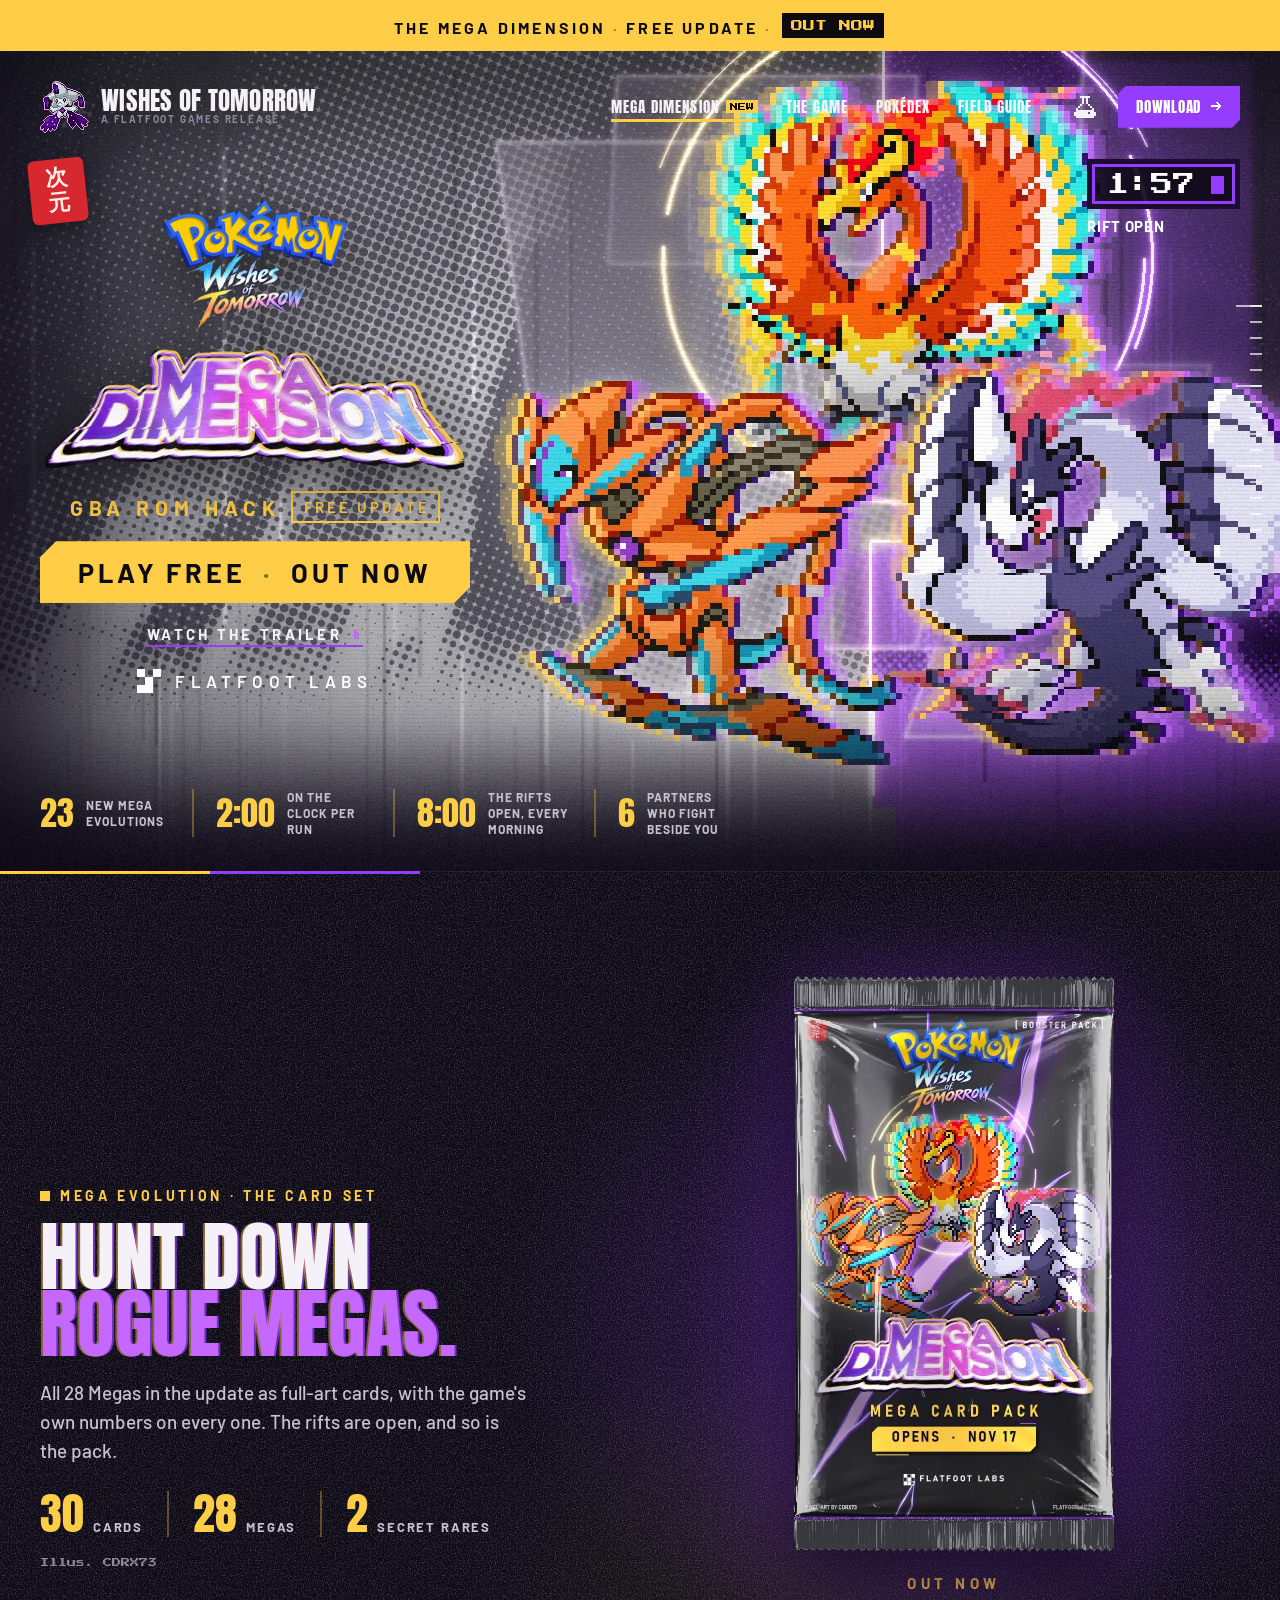
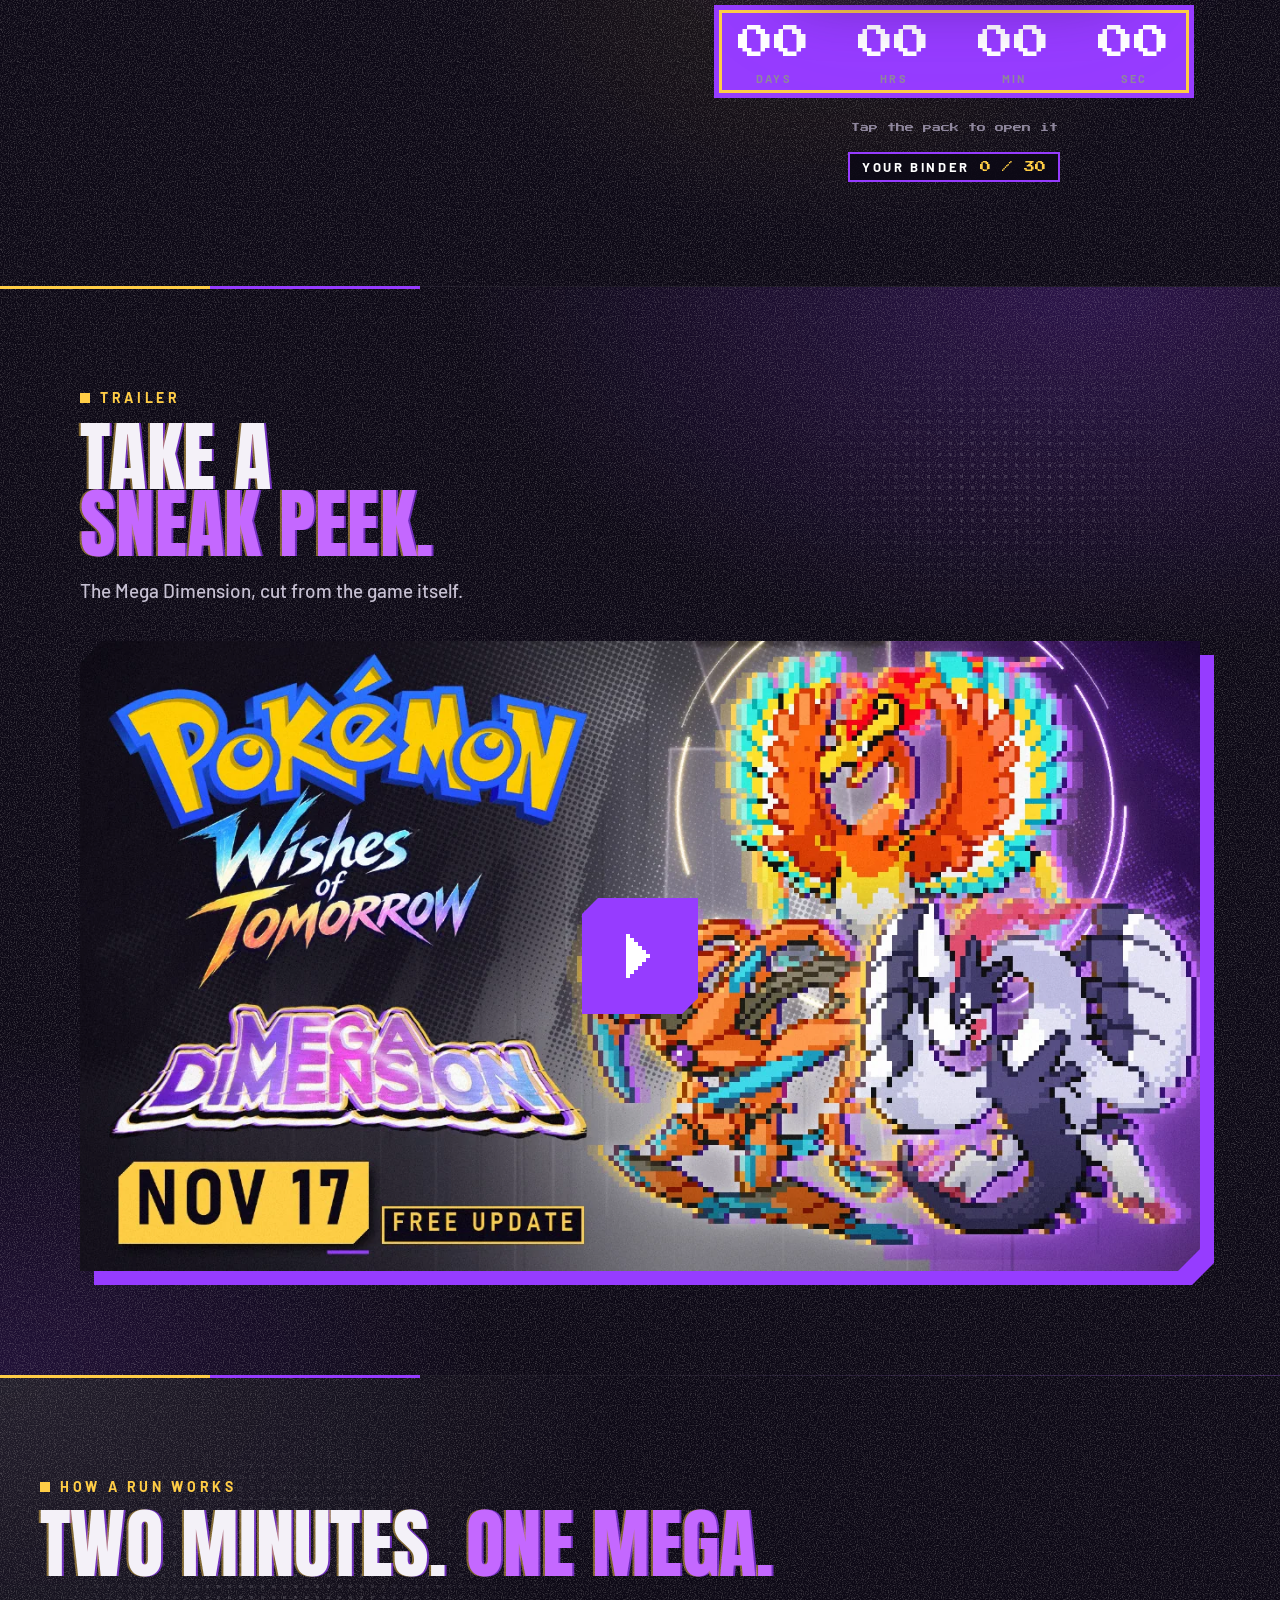
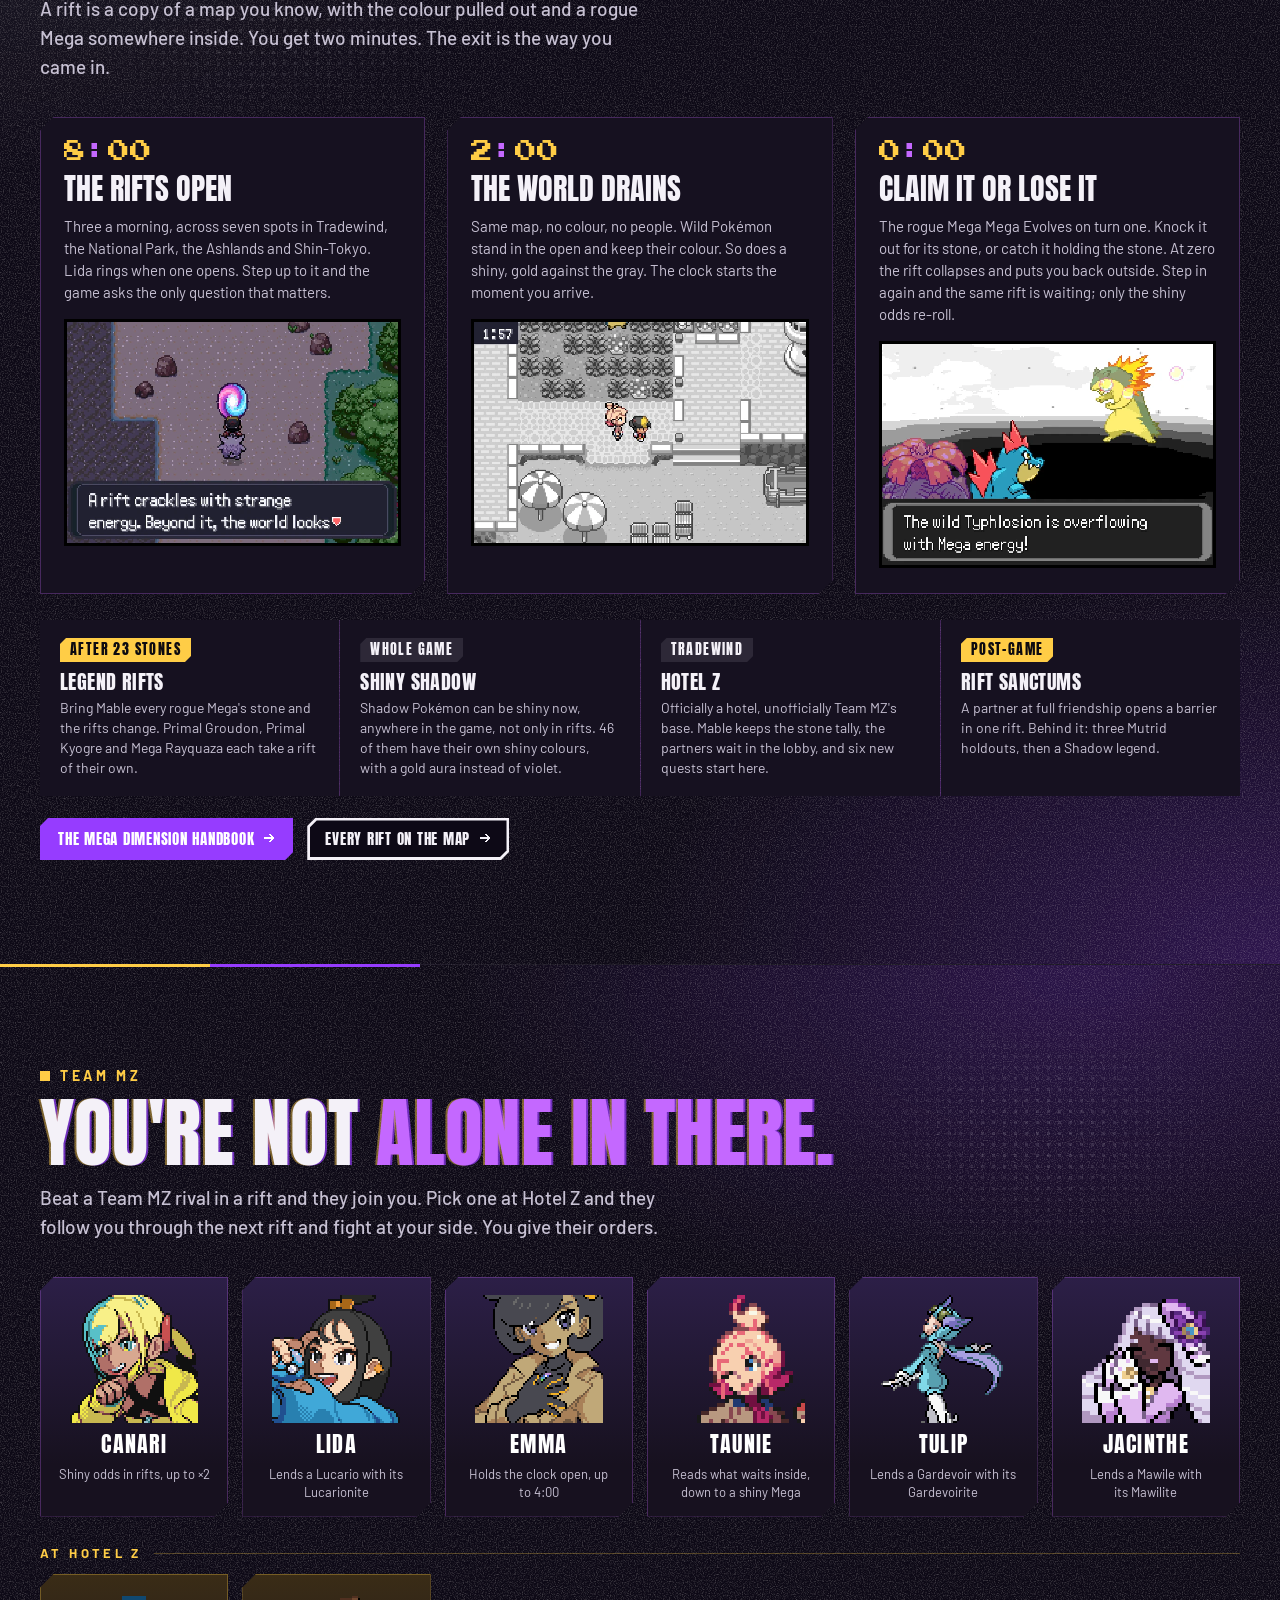
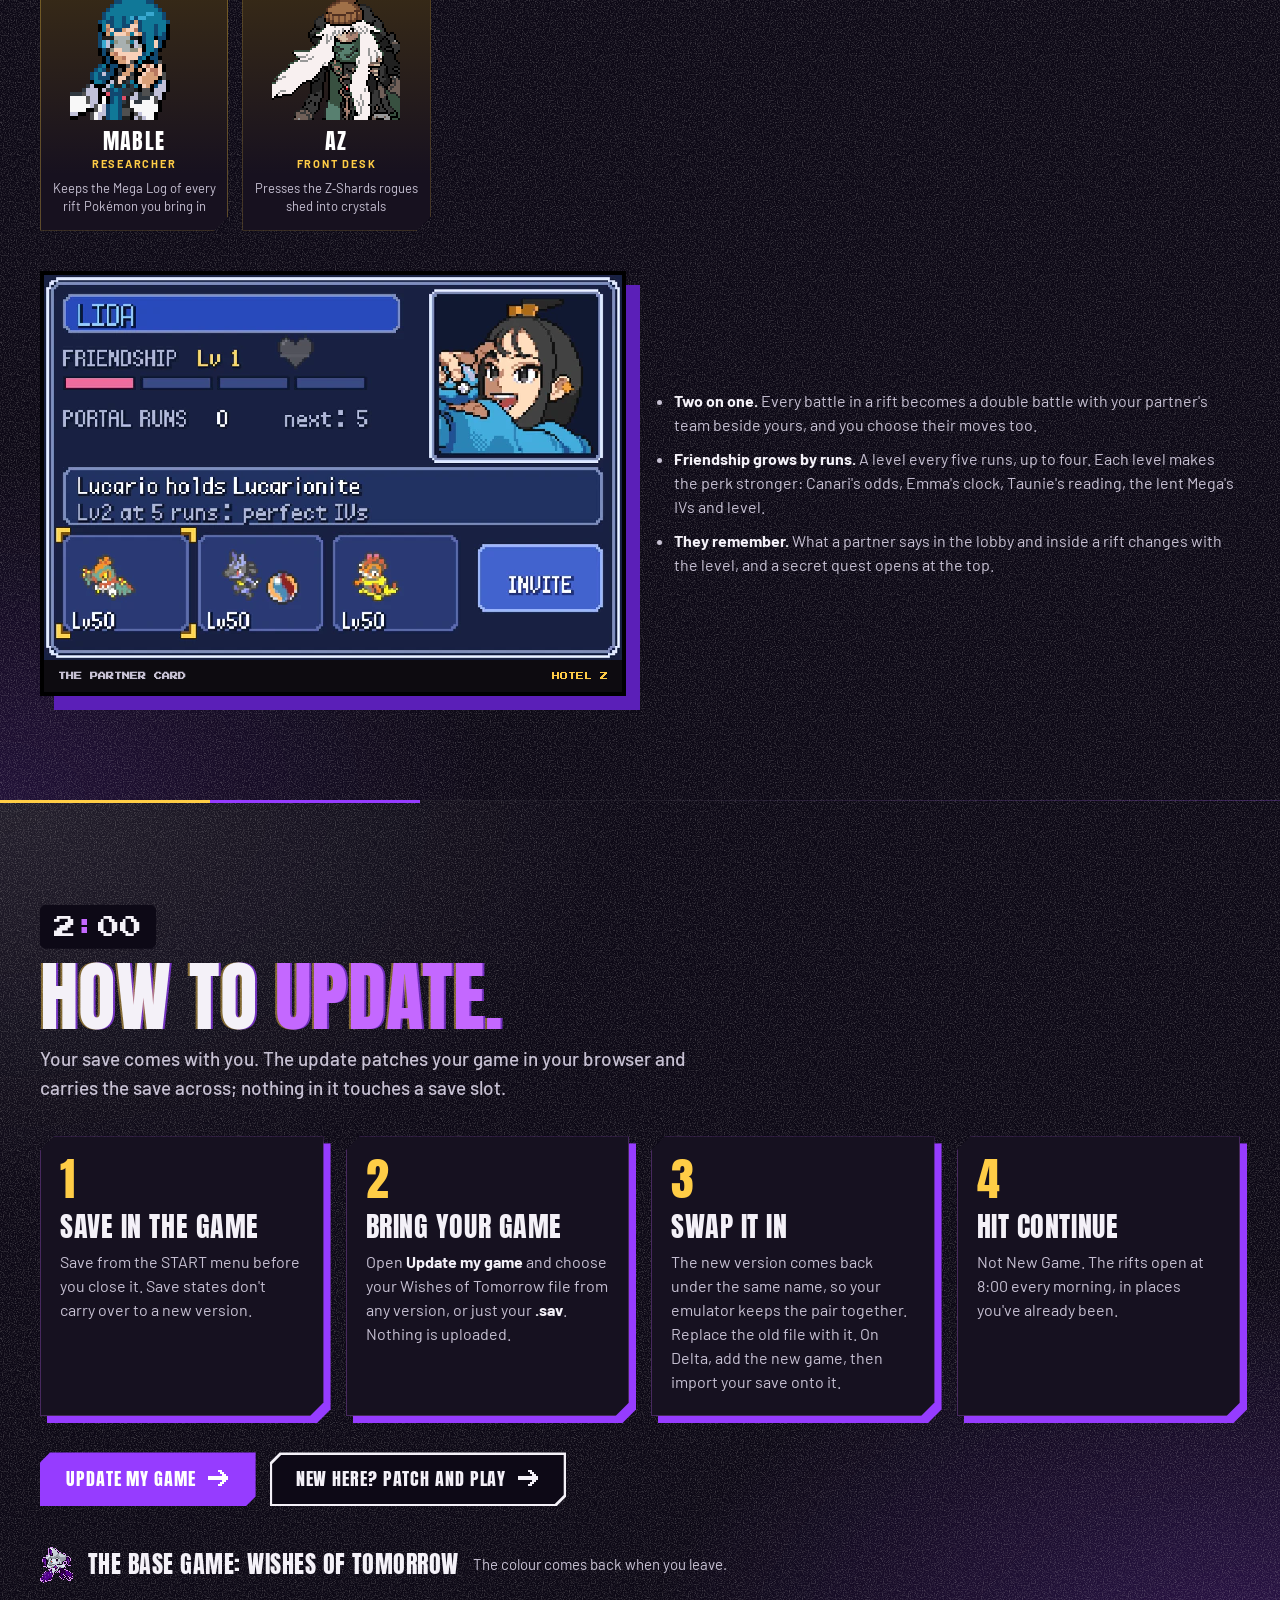
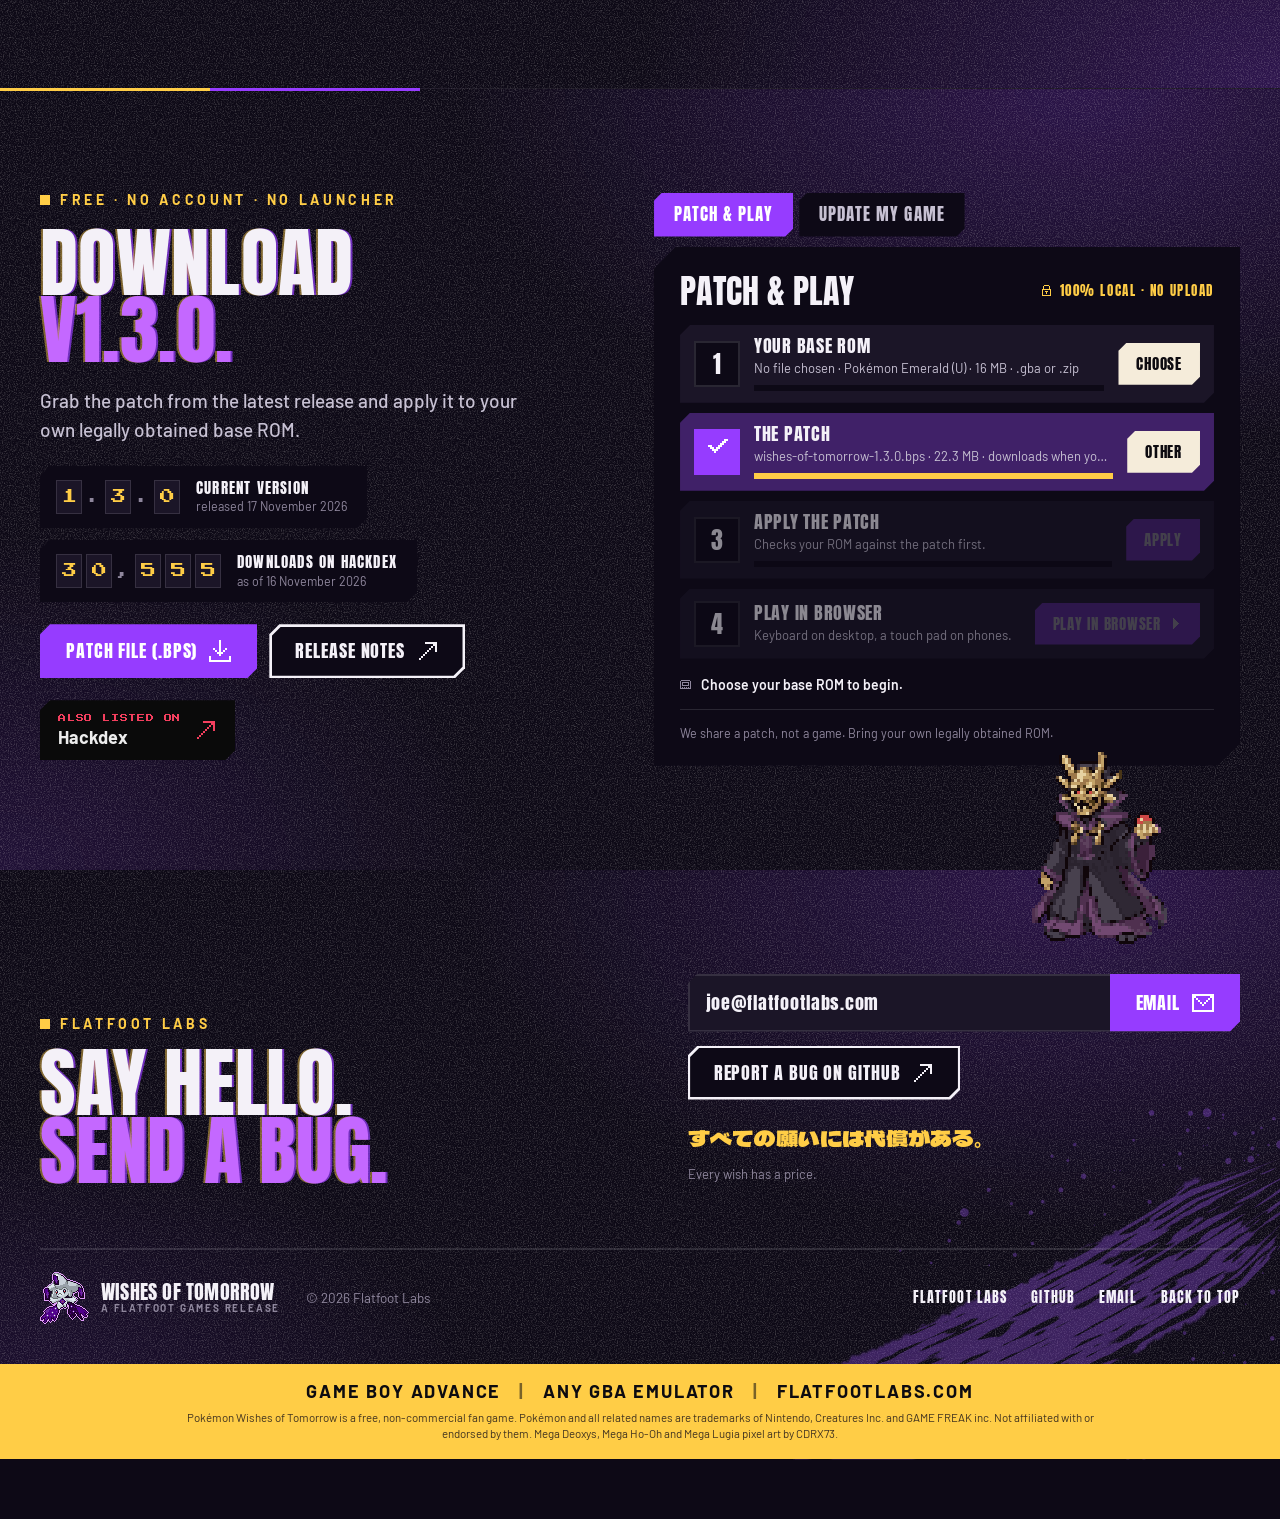
==== docs/index.html @ 75aa871a "Site: in-browser saves survive a refresh, and a returning player can continue" ====
<!DOCTYPE html>
<html lang="en">
<head>
<meta charset="utf-8">
<meta name="viewport" content="width=device-width, initial-scale=1">
<title>The Mega Dimension — Pokémon Wishes of Tomorrow</title>
<meta name="description" content="A free update for Pokémon Wishes of Tomorrow, out now. Rifts open at 8:00 every morning; beyond each one is the world drained of colour, a rogue Mega Evolution, and two minutes to claim it. 23 new Megas, 6 partners who fight beside you, Shiny Shadow Pokémon.">
<meta name="theme-color" content="#0d0916">
<link rel="icon" href="assets/art/battle-sprite.png" type="image/png">
<link rel="canonical" href="https://flatfootlabs.com/">

<!-- Link previews. Absolute URLs: most scrapers will not resolve a relative og:image. -->
<meta property="og:type" content="website">
<meta property="og:site_name" content="Flatfoot Games">
<meta property="og:url" content="https://flatfootlabs.com/">
<meta property="og:title" content="The Mega Dimension">
<meta property="og:description" content="Two minutes. No colour. One Mega. A free update for Pokémon Wishes of Tomorrow, out now.">
<meta property="og:image" content="https://flatfootlabs.com/assets/md/og-mega-dimension-out.jpg">
<meta property="og:image:type" content="image/jpeg">
<meta property="og:image:width" content="1280">
<meta property="og:image:height" content="640">
<meta property="og:image:alt" content="The Mega Dimension: a free update for Wishes of Tomorrow, out now.">
<meta name="twitter:card" content="summary_large_image">
<meta name="twitter:image" content="https://flatfootlabs.com/assets/md/og-mega-dimension-out.jpg">

<!-- Old links into the game page (flatfootlabs.com/#downloads and so on) still land
     where they used to: the game has its own page now, at /game. -->
<script>
(function () {
  var moved = ["media", "inside", "guide", "changelog", "requirements", "credits", "faq", "play", "mega-dimension"];
  var id = location.hash.slice(1);
  if (moved.indexOf(id) > -1) location.replace("game#" + id);
})();
</script>

<!-- Fonts are self-hosted (assets/fonts). Assets carry a version query: bump
     the stamp whenever anything in assets/ changes. -->
<link rel="preload" href="assets/fonts/Anton-400.woff2" as="font" type="font/woff2" crossorigin>
<link rel="stylesheet" href="assets/wot.css?v=20261117a">
<link rel="stylesheet" href="assets/md/md.css?v=20261117a">
<link rel="stylesheet" href="assets/md/neon-launch.css?v=20261117a">
<link rel="stylesheet" href="assets/pack/pack.css?v=20261116c">
</head>
<body class="md-neon">

<a class="ff-skip" href="#hero-title">Skip to content</a>

<!-- The drop strip: the release date across the top (styles in md/md.css and md/neon.css). -->
<div class="md-drop"><span>The Mega Dimension<span class="md-drop-more"> <span class="md-drop-dot">·</span> free update</span> <span class="md-drop-dot">·</span> <b class="md-drop-date">Out now</b></span></div>

<main>
<!-- The top of the page is the key-art poster opened up for a screen. The art is a plate
     (assets/md/hero-l|m|s|p.webp, one per screen size) with no type on it; everything written
     over it is HTML. The plates are shown at 1:1 so the Megas stay on whole pixels. After the
     release they are lit. -->
<div class="nx-top" id="top">
  <header class="ff-header">
    <a class="ff-logo" href="./">
      <img src="assets/art/shadow-jirachi-logo.png" width="49" height="52" alt="">
      <span class="ff-logo-word">Wishes of Tomorrow<small>A FLATFOOT GAMES RELEASE</small></span>
    </a>
    <nav class="ff-nav" aria-label="Site">
      <a href="./" aria-current="page">Mega Dimension<span class="ff-nav-new" aria-hidden="true">New</span></a>
      <a href="game">The game</a>
      <a href="dex">Pokédex</a>
      <a href="guide">Field guide</a>
    </nav>
    <div class="ff-header-actions">
      <a class="ff-iconbtn" href="labs" title="Flatfoot Labs"><i class="ff-i ff-i-flask" aria-hidden="true"></i><span class="ff-sr">Flatfoot Labs</span></a>
      <a class="ff-btn ff-btn--violet ff-btn--sm" href="#downloads">Download<i class="ff-i ff-i-arrow" aria-hidden="true"></i></a>
    </div>
  </header>

  <section class="nx-hero" aria-labelledby="hero-title">
    <div class="nx-art" aria-hidden="true"></div>
    <span class="nx-seal" aria-hidden="true" lang="ja">次<br>元</span>
    <div class="nx-chip" aria-hidden="true">
      <span class="nx-chip-box" data-md-hud data-state="run"><span data-md-min>2</span><i>:</i><span data-md-sec>00</span><b></b></span>
      <small>Rift open</small>
    </div>
    <span class="nx-ticks" aria-hidden="true"></span>

    <div class="nx-hero-copy">
      <h1 class="ff-sr" id="hero-title">Pokémon Wishes of Tomorrow: The Mega Dimension</h1>
      <img class="nx-logo" src="assets/md/lockup-wot.webp" width="1200" height="756" alt="">
      <p class="nx-edition"><span>GBA ROM hack</span><b>Free update</b></p>
      <a class="nx-cta" href="#downloads"><span>Play free</span><i aria-hidden="true">·</i><span>Out now</span></a>
      <a class="nx-watch" href="#trailer">Watch the trailer<i class="ff-i ff-i-play" aria-hidden="true"></i></a>
      <span class="nx-studio"><svg viewBox="0 0 3 3" width="24" height="24" aria-hidden="true"><path d="M0 0h1v1H0zM2 0h1v1H2zM1 1h1v1H1zM0 2h1v1H0zM1 2h1v1H1z" fill="currentColor"/></svg>Flatfoot Labs</span>
    </div>

    <dl class="nx-facts" aria-label="What is in the update">
      <div><dt>23</dt><dd>new Mega Evolutions</dd></div>
      <div><dt>2:00</dt><dd>on the clock per run</dd></div>
      <div><dt>8:00</dt><dd>the rifts open, every morning</dd></div>
      <div><dt>6</dt><dd>partners who fight beside you</dd></div>
    </dl>
  </section>
</div>

<!-- The card set. Until the update is out the cards stay sealed in the booster pack
     (assets/pack: pack.css, pack.js, img/): it tilts, shakes on a tap, and counts down to
     data-drop. Its Megas are silhouettes until the drop; after it, it opens, one card a pack;
     the set itself is never shown (pulled cards go to the binder; the Pokédex has their stats). -->
<section class="ff-night ff-band nx-band nx-cards" id="cards" aria-labelledby="cards-title">
  <div class="ff-wrap nx-cards-grid">
    <div class="nx-cards-copy">
      <span class="ff-kicker">Mega Evolution · the card set</span>
      <h2 class="ff-display ff-h2" id="cards-title">Hunt down <em class="ff-line">rogue Megas.</em></h2>
      <p class="ff-lede">All 28 Megas in the update as full-art cards, with the game's own numbers on every one. The rifts are open, and so is the pack.</p>
      <ul class="nx-pack-facts">
        <li><b>30</b><span>cards</span></li>
        <li><b>28</b><span>Megas</span></li>
        <li><b>2</b><span>secret rares</span></li>
      </ul>
      <p class="nx-pack-credit">Illus. CDRX73</p>
    </div>
    <div class="nx-pack-stage">
      <div class="pk" data-pack data-open data-drop="2026-11-17T12:00:00-05:00">
        <button class="pk-pack" type="button" data-pack-btn aria-label="The sealed Mega Dimension booster pack. Press to shake it.">
          <span class="pk-shake" data-pack-shake>
            <span class="pk-tilt" data-pack-tilt>
              <img class="pk-img" src="assets/pack/img/pack-320.webp" srcset="assets/pack/img/pack-320.webp 1x, assets/pack/img/pack-640.webp 2x, assets/pack/img/pack-960.webp 3x" width="320" height="576" alt="">
              <span class="pk-gloss" aria-hidden="true"></span>
              <span class="pk-sheen" aria-hidden="true"></span>
              <span class="pk-sweep" aria-hidden="true"></span>
            </span>
          </span>
        </button>
        <div class="pk-count">
          <span class="pk-count-label" data-pack-label>Opens in</span>
          <span class="pk-clock" aria-hidden="true">
            <span class="pk-unit"><b data-u="d">00</b><i>Days</i></span><span class="pk-sep">:</span>
            <span class="pk-unit"><b data-u="h">00</b><i>Hrs</i></span><span class="pk-sep">:</span>
            <span class="pk-unit"><b data-u="m">00</b><i>Min</i></span><span class="pk-sep">:</span>
            <span class="pk-unit"><b data-u="s">00</b><i>Sec</i></span>
          </span>
          <span class="pk-static">Nov 17 · 12 PM ET</span>
          <span class="ff-sr">The pack opens on November 17 at 12:00 noon Eastern.</span>
        </div>
        <p class="pk-hint">Tap the pack to shake it</p>
      </div>
    </div>
  </div>
</section>

<section class="ff-night ff-band nx-band" id="trailer" aria-labelledby="trailer-title">
  <span class="ff-halftone" aria-hidden="true" style="right: 4%; top: 30px; width: 460px; height: 320px;"></span>
  <div class="ff-trailer-head">
    <div style="display: flex; flex-direction: column; gap: 18px;">
      <span class="ff-kicker">Trailer</span>
      <h2 class="ff-display ff-h2" id="trailer-title">Take a <em class="ff-line">sneak peek.</em></h2>
      <p class="ff-lede">The Mega Dimension, cut from the game itself.</p>
    </div>
  </div>
  <div class="ff-trailer-wrap">
    <a class="ff-trailer" data-trailer="QpjvGgc5d-M" data-title="The Mega Dimension — trailer" href="https://www.youtube.com/watch?v=QpjvGgc5d-M" target="_blank" rel="noopener" aria-label="Play the Mega Dimension trailer">
      <img src="assets/md/release-trailer-poster.webp" width="1280" height="720" alt="">
      <span class="ff-trailer-play" aria-hidden="true"><i class="ff-i ff-i-play"></i></span>
    </a>
  </div>
</section>

<section class="ff-night ff-band nx-band nx-split" id="rifts" aria-labelledby="rifts-title">
  <span class="ff-halftone" aria-hidden="true" style="left: 2%; top: 40px; width: 520px; height: 340px;"></span>
  <div class="ff-wrap">
    <div class="md-head">
      <span class="ff-kicker">How a run works</span>
      <h2 class="ff-display ff-h2" id="rifts-title">Two minutes. <em>One Mega.</em></h2>
      <p class="ff-lede">A rift is a copy of a map you know, with the colour pulled out and a rogue Mega somewhere inside. You get two minutes. The exit is the way you came in.</p>
    </div>
    <div class="md-steps">
      <article class="md-step ff-notch">
        <span class="md-step-time">8<i>:</i>00</span>
        <h3>The rifts open</h3>
        <p>Three a morning, across seven spots in Tradewind, the National Park, the Ashlands and Shin-Tokyo. Lida rings when one opens. Step up to it and the game asks the only question that matters.</p>
        <img src="assets/md/the-door.webp" width="720" height="480" alt="" loading="lazy">
      </article>
      <article class="md-step ff-notch">
        <span class="md-step-time">2<i>:</i>00</span>
        <h3>The world drains</h3>
        <p>Same map, no colour, no people. Wild Pokémon stand in the open and keep their colour. So does a shiny, gold against the gray. The clock starts the moment you arrive.</p>
        <img src="assets/md/gray-street.webp" width="720" height="480" alt="" loading="lazy">
      </article>
      <article class="md-step ff-notch">
        <span class="md-step-time">0<i>:</i>00</span>
        <h3>Claim it or lose it</h3>
        <p>The rogue Mega Mega Evolves on turn one. Knock it out for its stone, or catch it holding the stone. At zero the rift collapses and puts you back outside. Step in again and the same rift is waiting; only the shiny odds re-roll.</p>
        <img src="assets/md/mega-reveal.webp" width="720" height="480" alt="" loading="lazy">
      </article>
    </div>
    <div class="md-rules">
      <div class="md-rule"><span class="ff-tag ff-tag--gold">After 23 stones</span><b>Legend rifts</b><span>Bring Mable every rogue Mega's stone and the rifts change. Primal Groudon, Primal Kyogre and Mega Rayquaza each take a rift of their own.</span></div>
      <div class="md-rule"><span class="ff-tag ff-tag--ink">Whole game</span><b>Shiny Shadow</b><span>Shadow Pokémon can be shiny now, anywhere in the game, not only in rifts. 46 of them have their own shiny colours, with a gold aura instead of violet.</span></div>
      <div class="md-rule"><span class="ff-tag ff-tag--ink">Tradewind</span><b>Hotel Z</b><span>Officially a hotel, unofficially Team MZ's base. Mable keeps the stone tally, the partners wait in the lobby, and six new quests start here.</span></div>
      <div class="md-rule"><span class="ff-tag ff-tag--gold">Post-game</span><b>Rift Sanctums</b><span>A partner at full friendship opens a barrier in one rift. Behind it: three Mutrid holdouts, then a Shadow legend.</span></div>
    </div>
    <div class="md-roads-links">
      <a class="ff-btn ff-btn--violet ff-btn--sm" href="handbook">The Mega Dimension handbook<i class="ff-i ff-i-arrow" aria-hidden="true"></i></a>
      <a class="ff-btn ff-btn--outline ff-btn--sm" href="guide#md1">Every rift on the map<i class="ff-i ff-i-arrow" aria-hidden="true"></i></a>
    </div>
  </div>
</section>



<section class="ff-night ff-band nx-band" id="partners" aria-labelledby="partners-title">
  <span class="ff-halftone" aria-hidden="true" style="right: 2%; top: 20px; width: 420px; height: 300px;"></span>
  <div class="ff-wrap">
    <div class="md-head">
      <span class="ff-kicker">Team MZ</span>
      <h2 class="ff-display ff-h2" id="partners-title">You're not <em>alone in there.</em></h2>
      <p class="ff-lede">Beat a Team MZ rival in a rift and they join you. Pick one at Hotel Z and they follow you through the next rift and fight at your side. You give their orders.</p>
    </div>
    <div class="md-partners">
      <article class="md-partner ff-notch"><img src="assets/md/za_canari.png" width="64" height="64" alt="Canari"><b>Canari</b><span>Shiny odds in rifts, up to ×2</span></article>
      <article class="md-partner ff-notch"><img src="assets/md/za_lida.png" width="64" height="64" alt="Lida"><b>Lida</b><span>Lends a Lucario with its Lucarionite</span></article>
      <article class="md-partner ff-notch"><img src="assets/md/za_emma.png" width="64" height="64" alt="Emma"><b>Emma</b><span>Holds the clock open, up to 4:00</span></article>
      <article class="md-partner ff-notch"><img src="assets/md/za_taunie.png" width="64" height="64" alt="Taunie"><b>Taunie</b><span>Reads what waits inside, down to a shiny Mega</span></article>
      <article class="md-partner ff-notch"><img src="assets/md/za_tulip.png" width="64" height="64" alt="Tulip"><b>Tulip</b><span>Lends a Gardevoir with its Gardevoirite</span></article>
      <article class="md-partner ff-notch"><img src="assets/md/za_jacinthe.png" width="64" height="64" alt="Jacinthe"><b>Jacinthe</b><span>Lends a Mawile with its Mawilite</span></article>
    </div>
    <p class="nx-hosts-label">At Hotel Z</p>
    <div class="md-partners nx-hosts">
      <article class="md-partner md-partner--host ff-notch"><img src="assets/md/za_mable.png" width="64" height="64" alt="Mable"><b>Mable</b><em>Researcher</em><span>Keeps the Mega Log of every rift Pokémon you bring in</span></article>
      <article class="md-partner md-partner--host ff-notch"><img src="assets/md/za_az.png" width="64" height="64" alt="AZ"><b>AZ</b><em>Front desk</em><span>Presses the Z‑Shards rogues shed into crystals</span></article>
    </div>
    <div class="md-partner-note">
      <figure class="md-shot"><img src="assets/md/partner-card.webp" width="720" height="480" alt="Lida's partner card: friendship level 1, no runs yet, the next level at 5; Lucario holds Lucarionite."><figcaption><b>THE PARTNER CARD</b><span>HOTEL Z</span></figcaption></figure>
      <ul>
        <li><b>Two on one.</b> Every battle in a rift becomes a double battle with your partner's team beside yours, and you choose their moves too.</li>
        <li><b>Friendship grows by runs.</b> A level every five runs, up to four. Each level makes the perk stronger: Canari's odds, Emma's clock, Taunie's reading, the lent Mega's IVs and level.</li>
        <li><b>They remember.</b> What a partner says in the lobby and inside a rift changes with the level, and a secret quest opens at the top.</li>
      </ul>
    </div>
  </div>
</section>

<section class="ff-night ff-band nx-band nx-split nx-update" id="how-to-update" aria-labelledby="update-title">
  <div class="ff-wrap">
    <div class="g-head-block">
      <span class="md-hud g-mark" data-state="run" aria-hidden="true">2<i>:</i>00</span>
      <h2 class="ff-display ff-h2" id="update-title">How to <em>update.</em></h2>
      <p class="ff-lede">Your save comes with you. The update patches your game in your browser and carries the save across; nothing in it touches a save slot.</p>
    </div>
    <div class="g-steps">
      <div class="g-lift g-lift--violet"><article class="g-step ff-notch">
        <span class="g-step-no">1</span>
        <h3>Save in the game</h3>
        <p class="g-prose">Save from the START menu before you close it. Save states don't carry over to a new version.</p>
      </article></div>
      <div class="g-lift g-lift--violet"><article class="g-step ff-notch">
        <span class="g-step-no">2</span>
        <h3>Bring your game</h3>
        <p class="g-prose">Open <b>Update my game</b> and choose your Wishes of Tomorrow file from any version, or just your <b>.sav</b>. Nothing is uploaded.</p>
      </article></div>
      <div class="g-lift g-lift--violet"><article class="g-step ff-notch">
        <span class="g-step-no">3</span>
        <h3>Swap it in</h3>
        <p class="g-prose">The new version comes back under the same name, so your emulator keeps the pair together. Replace the old file with it. On Delta, add the new game, then import your save onto it.</p>
      </article></div>
      <div class="g-lift g-lift--violet"><article class="g-step ff-notch">
        <span class="g-step-no">4</span>
        <h3>Hit Continue</h3>
        <p class="g-prose">Not New Game. The rifts open at 8:00 every morning, in places you've already been.</p>
      </article></div>
    </div>
    <div class="md-update-ctas">
      <a class="ff-btn ff-btn--violet" href="#update">Update my game<i class="ff-i ff-i-arrow" aria-hidden="true"></i></a>
      <a class="ff-btn ff-btn--outline" href="#patch">New here? Patch and play<i class="ff-i ff-i-arrow" aria-hidden="true"></i></a>
    </div>
        <a class="md-home-line" href="game"><img src="assets/art/shadow-jirachi-logo.png" alt=""><b>The base game: Wishes of Tomorrow</b><span>The colour comes back when you leave.</span></a>
  </div>
</section>

<!-- Download, the two counters and the updater: the same block as /game (site.js, patcher.js,
     updater.js), so a visitor can patch, update or play without leaving the Mega Dimension page. -->
<section class="ff-night ff-band nx-band nx-downloads" id="downloads" aria-labelledby="dl-title" data-patcher>
  <div class="ff-wrap ff-downloads">
    <div class="ff-downloads-copy">
      <span class="ff-kicker">Free · no account · no launcher</span>
      <h2 class="ff-display ff-h2" id="dl-title">Download <em class="ff-line"><span data-version>v1.3.0</span>.</em></h2>
      <p class="ff-lede">Grab the patch from the latest release and apply it to your own legally obtained base ROM.</p>
      <div class="ff-counters">
        <!-- Two SEPARATE tallies, and each says whose it is. The first is
             GitHub's count of release-asset downloads, which is what the
             Patch file button points at; the second is Hackdex's own. Neither
             contains the other, so they are never summed. -->
        <div class="ff-counter" data-counter>
          <span class="ff-digits" data-count-digits aria-hidden="true"><span>0</span><span>0</span><span>0</span><span>0</span></span>
          <span class="ff-counter-label"><span class="ff-sr" data-count-sr>Downloads from here</span><span class="ff-counter-title" data-count-title aria-hidden="true">Downloads from here</span><span class="ff-counter-sub" data-count-sub>since 12 August 2026</span></span>
        </div>
        <!-- Hidden until data/hackdex.json loads, so a missing file shows
             nothing rather than a chip reading zero. -->
        <div class="ff-counter" data-hd-counter hidden>
          <span class="ff-digits" data-hd-digits aria-hidden="true"><span>0</span><span>0</span><span>0</span><span>0</span></span>
          <span class="ff-counter-label"><span class="ff-sr" data-hd-sr>Downloads on Hackdex</span><span class="ff-counter-title" aria-hidden="true">Downloads on Hackdex</span><span class="ff-counter-sub" data-hd-sub></span></span>
        </div>
      </div>
      <div class="ff-links">
        <a class="ff-btn ff-btn--violet" data-patch-link href="https://github.com/jmaloney95/Wishes-Game/releases/download/v1.3.0/wishes-of-tomorrow-1.3.0.bps">Patch file (.bps)<i class="ff-i ff-i-download" aria-hidden="true"></i></a>
        <a class="ff-btn ff-btn--outline" href="https://github.com/jmaloney95/Wishes-Game/releases/latest">Release notes<i class="ff-i ff-i-external" aria-hidden="true"></i></a>
      </div>
      <a class="ff-hackdex" href="https://www.hackdex.app/hack/wishes-of-tomorrow">
        <span><span class="ff-hackdex-kicker">ALSO LISTED ON</span><span class="ff-hackdex-name">Hackdex</span></span>
        <i class="ff-i ff-i-external" aria-hidden="true"></i>
      </a>
    </div>

    <div class="ff-patchbox">
    <!-- Two tabs over one box: a fresh patch, or an update that keeps the
         player's save. site.js opens #update straight from a shared link. -->
    <div class="ff-tabs ff-tabs--quest" role="tablist" aria-label="New game or update">
      <button class="ff-tab" role="tab" type="button" aria-selected="true" aria-controls="patch" id="tab-patch" data-tab="patch-new">Patch &amp; play</button>
      <button class="ff-tab" role="tab" type="button" aria-selected="false" aria-controls="update" id="tab-update" data-tab="update">Update my game</button>
    </div>
    <div class="ff-quest" id="patch" role="tabpanel" aria-labelledby="tab-patch" data-panel="patch-new">
      <div class="ff-quest-head">
        <h3 class="ff-quest-title" id="patch-title">Patch &amp; play</h3>
        <span class="ff-lock"><i class="ff-i ff-i-lock ff-i--1x" aria-hidden="true"></i>100% local · no upload</span>
      </div>
      <ol class="ff-quest-list">
        <li class="ff-quest-row" data-slot="rom">
          <span class="ff-quest-num">1</span>
          <div style="min-width: 0;"><div class="ff-quest-name">Your base ROM</div><div class="ff-quest-sub"><span data-slot-name>No file chosen</span> <span data-slot-note></span></div><div class="ff-quest-bar"><i></i></div></div>
          <div class="ff-quest-end"><label class="ff-btn ff-btn--light ff-btn--sm ff-quest-file" for="rom-file">Choose<input id="rom-file" type="file"></label></div>
        </li>
        <li class="ff-quest-row" data-slot="patch">
          <span class="ff-quest-num">2</span>
          <div style="min-width: 0;"><div class="ff-quest-name">The patch</div><div class="ff-quest-sub"><span data-slot-name>Loading…</span> <span data-slot-note></span></div><div class="ff-quest-bar"><i></i></div></div>
          <div class="ff-quest-end"><label class="ff-btn ff-btn--light ff-btn--sm ff-quest-file" for="patch-file" title="Use a different patch file">Other<input id="patch-file" type="file"></label></div>
        </li>
        <li class="ff-quest-row">
          <span class="ff-quest-num">3</span>
          <div style="min-width: 0;"><div class="ff-quest-name">Apply the patch</div><div class="ff-quest-sub">Checks your ROM against the patch first.</div><div class="ff-quest-bar"><i></i></div></div>
          <div class="ff-quest-end"><button class="ff-btn ff-btn--violet ff-btn--sm" type="button" data-patch-apply disabled>Apply</button><a class="ff-btn ff-btn--light ff-btn--sm" data-patch-result hidden>Save</a></div>
        </li>
        <li class="ff-quest-row">
          <span class="ff-quest-num">4</span>
          <div style="min-width: 0;"><div class="ff-quest-name">Play in browser</div><div class="ff-quest-sub">Keyboard on desktop, a touch pad on phones.</div></div>
          <!-- Shown from the start, disabled, so it's obvious that patching
               leads somewhere. Enabled once a patch succeeds. -->
          <div class="ff-quest-end"><button class="ff-btn ff-btn--violet ff-btn--sm" type="button" data-patch-play disabled title="Apply the patch first">Play in browser</button></div>
        </li>
      </ol>
      <p class="patch-status is-idle" data-patch-status role="status" aria-live="polite"><strong>Loading the patcher…</strong></p>
      <p class="ff-legal">We share a patch, not a game. Bring your own legally obtained ROM.</p>
    </div>

    <!-- The update route (assets/updater.js). The player brings whatever they
         have: their WoT ROM (any version), their save, or both. A ROM comes
         back as the latest version under the SAME filename, which is how most
         emulators pair a ROM with its save; a save alone also asks for the
         base ROM. Either way: Download, or Play in browser with that save.
         No file-type filter on the inputs: iOS greys out .gba otherwise. -->
    <div class="ff-quest" id="update" role="tabpanel" aria-labelledby="tab-update" data-panel="update" data-updater>
      <div class="ff-quest-head">
        <h3 class="ff-quest-title">Keep your save</h3>
        <span class="ff-lock"><i class="ff-i ff-i-lock ff-i--1x" aria-hidden="true"></i>100% local · no upload</span>
      </div>
      <ol class="ff-quest-list">
        <li class="ff-quest-row" data-slot="mine">
          <span class="ff-quest-num">1</span>
          <div style="min-width: 0;"><div class="ff-quest-name">Your game or save</div><div class="ff-quest-sub"><span data-slot-name>Any version's .gba, or your .sav</span> <span data-slot-note></span></div></div>
          <div class="ff-quest-end"><label class="ff-btn ff-btn--light ff-btn--sm ff-quest-file" for="mine-file">Choose<input id="mine-file" type="file"></label></div>
        </li>
        <li class="ff-quest-row" data-slot="base" hidden>
          <span class="ff-quest-num">2</span>
          <div style="min-width: 0;"><div class="ff-quest-name">Your Emerald ROM</div><div class="ff-quest-sub"><span data-slot-name>Or any Wishes of Tomorrow .gba</span> <span data-slot-note></span></div></div>
          <div class="ff-quest-end"><label class="ff-btn ff-btn--light ff-btn--sm ff-quest-file" for="base-file">Choose<input id="base-file" type="file"></label></div>
        </li>
        <li class="ff-quest-row">
          <span class="ff-quest-num" data-get-num>2</span>
          <div style="min-width: 0;"><div class="ff-quest-name">Get <span data-update-latest>v1.3.0</span></div><div class="ff-quest-sub">Download it, or play now.</div><div class="ff-quest-bar"><i></i></div></div>
          <div class="ff-quest-end"><a class="ff-btn ff-btn--violet ff-btn--sm" data-update-result hidden>Download</a><button class="ff-btn ff-btn--light ff-btn--sm" type="button" data-update-play disabled>Play in browser</button></div>
        </li>
      </ol>
      <p class="patch-status is-idle" data-update-status role="status" aria-live="polite"><strong>Choose your game file or your save.</strong></p>
      <p class="ff-legal">Replace your old game with the new file. On Delta, add the new game, then import your save onto it.</p>
    </div>
    </div>
  </div>
  <!-- Built only when the player asks for it: the emulator is about a
       megabyte and a half, and most visitors just want the patch. -->
  <div class="ff-wrap ff-player" data-player hidden>
    <div class="ff-player-head">
      <span class="ff-player-plate">Now playing</span>
      <div class="ff-player-actions">
        <button class="ff-btn ff-btn--outline ff-btn--sm" type="button" data-player-fs>Fullscreen</button>
        <button class="ff-btn ff-btn--outline ff-btn--sm" type="button" data-player-close>Close player</button>
      </div>
    </div>
    <div class="ff-player-stage"><div id="game"></div></div>
    <p class="ff-player-note">Desktop: arrows + <b>Z</b>/<b>X</b>, <b>Enter</b> for Start. Phone: the pad appears on its own; <b>Fast</b> toggles fast-forward and <b>Fullscreen</b> goes big. Saves live in this browser; export from the emulator's menu to keep one.</p>
  </div>
</section>
</main>

<footer class="ff-night ff-footer">
  <img class="ff-footer-oni" src="assets/art/battle-sprite.png" width="192" height="192" alt="" aria-hidden="true">
  <img class="ff-brush" src="assets/textures/brush-slash-glow.webp" alt="" aria-hidden="true" style="right: -10%; bottom: -60px; width: 700px; opacity: .35;">
  <div class="ff-wrap ff-footer-top">
    <div style="display: flex; flex-direction: column; gap: 18px;">
      <span class="ff-kicker">Flatfoot Labs</span>
      <h2 class="ff-display ff-h2">Say hello. <em class="ff-line">Send a bug.</em></h2>
    </div>
    <div style="display: flex; flex-direction: column; gap: 14px;">
      <div class="ff-mailbox"><span>joe@flatfootlabs.com</span><a class="ff-btn ff-btn--violet" href="mailto:joe@flatfootlabs.com">Email<i class="ff-i ff-i-mail" aria-hidden="true"></i></a></div>
      <a class="ff-btn ff-btn--outline" href="https://github.com/jmaloney95/Wishes-Game/issues" style="align-self: flex-start;">Report a bug on GitHub<i class="ff-i ff-i-external" aria-hidden="true"></i></a>
      <p lang="ja" style="margin: 10px 0 0; font-family: var(--font-jp); font-size: 22px; line-height: 1.2; color: var(--gold);">すべての願いには代償がある。</p>
      <p style="margin: 0; font-size: 13px; color: var(--on-night-faint);">Every wish has a price.</p>
    </div>
  </div>
  <div class="ff-wrap ff-footer-bottom">
    <a class="ff-logo" href="./"><img src="assets/art/shadow-jirachi-logo.png" width="49" height="52" alt=""><span class="ff-logo-word" style="font-size: 20px;">Wishes of Tomorrow<small>A FLATFOOT GAMES RELEASE</small></span></a>
    <span>© 2026 Flatfoot Labs</span>
    <nav class="ff-footer-links" aria-label="Footer">
      <a href="labs">Flatfoot Labs</a>
      <a href="https://github.com/jmaloney95/Wishes-Game">GitHub</a>
      <a href="mailto:joe@flatfootlabs.com">Email</a>
      <a href="#top">Back to top</a>
    </nav>
  </div>
  <div class="nx-goldband">
    <p class="nx-platforms">Game Boy Advance<i aria-hidden="true">|</i>Any GBA emulator<i aria-hidden="true">|</i>flatfootlabs.com</p>
    <p class="nx-legal">Pokémon Wishes of Tomorrow is a free, non-commercial fan game. Pokémon and all related names are trademarks of Nintendo, Creatures Inc. and GAME FREAK inc. Not affiliated with or endorsed by them. Mega Deoxys, Mega Ho-Oh and Mega Lugia pixel art by CDRX73.</p>
  </div>
</footer>

<script src="assets/site.js?v=20261117a" defer></script>
<script src="assets/patcher.js?v=20261117c" defer></script>
<script src="assets/updater.js?v=20261117a" defer></script>
<script src="assets/md/md.js?v=20261117a" defer></script>
<script src="assets/pack/pack.js?v=20261116c" defer></script>
</body>
</html>
---- docs/assets/wot.css ----
/* Wishes of Tomorrow: the game page, paper & purple.
   Built from the Flatfoot Labs design system: its tokens, then its
   components/bundle.css. The game page and the field guide use it; Labs still uses styles.css. */

:root {
  --paper: #f5ecda;
  --paper-card: #fffaf0;
  --ink: #0d0b10;
  --ink-soft: #433b49;
  --ink-faint: #6b6172;
  --line: rgba(13, 11, 16, 0.14);
  --night: #100d14;
  --night-raised: #1d1923;
  --night-line: rgba(245, 236, 218, 0.16);
  --on-night: #f5ecda;
  --on-night-soft: #c3b9cc;
  --on-night-faint: #9a8fa4;
  --violet: #7614d8;
  --violet-deep: #5a0ab0;
  --violet-glow: #a768ff;
  --gold: #f4c84a;
  --white: #ffffff;
  --ok: #6fe0a2;
  --warn: #ffc35c;
  --bad: #ff8f8f;
  --hackdex-ground: #0a0a0a;
  --hackdex-accent: #f43f5e;
  --hackdex-ink: #ededed;
  --space-1: 4px;
  --space-2: 8px;
  --space-3: 12px;
  --space-4: 16px;
  --space-5: 22px;
  --space-6: 26px;
  --space-8: 40px;
  --space-10: 56px;
  --space-band: 104px;
  --radius-none: 0px;
  --radius-pill: 999px;
  --notch-sm: 10px;
  --notch-md: 14px;
  --notch-lg: 22px;
  --shadow-hard: 6px 6px 0 #0d0b10;
  --shadow-hard-lg: 10px 10px 0 #0d0b10;
  --shadow-print: 0 18px 34px rgba(0, 0, 0, 0.38);
  --font-display: Anton, Impact, "Arial Narrow", sans-serif;
  --font-sans: Barlow, "Segoe UI", system-ui, sans-serif;
  --font-pixel: "Press Start 2P", ui-monospace, monospace;
  --font-jp: "Dela Gothic One", "Hiragino Sans", "Yu Gothic", "Noto Sans JP", sans-serif;
}
@font-face { font-family: 'Anton'; src: url('fonts/Anton-400.woff2') format('woff2'); font-weight: 400; font-style: normal; font-display: swap; }
@font-face { font-family: 'Barlow'; src: url('fonts/Barlow-400.woff2') format('woff2'); font-weight: 400; font-style: normal; font-display: swap; }
@font-face { font-family: 'Barlow'; src: url('fonts/Barlow-500.woff2') format('woff2'); font-weight: 500; font-style: normal; font-display: swap; }
@font-face { font-family: 'Barlow'; src: url('fonts/Barlow-600.woff2') format('woff2'); font-weight: 600; font-style: normal; font-display: swap; }
@font-face { font-family: 'Barlow'; src: url('fonts/Barlow-700.woff2') format('woff2'); font-weight: 700; font-style: normal; font-display: swap; }
@font-face { font-family: 'Press Start 2P'; src: url('fonts/PressStart2P-Regular.woff2') format('woff2'); font-weight: 400; font-style: normal; font-display: swap; }
@font-face { font-family: 'Dela Gothic One'; src: url('fonts/DelaGothicOne-jp-subset.woff2') format('woff2'); font-weight: 400; font-style: normal; font-display: swap; }

/* Flatfoot Labs component styles: paper & purple.
   Reads tokens.css (colours, --font-display / --font-sans / --font-pixel /
   --font-jp, --space-*, --radius-*, --notch-*, --shadow-*). Textures are the
   --tex-* variables at the top of this file, all inline SVG. Every class is
   prefixed ff-. */

/* ── textures (inline SVG) and the icons pseudo-elements need ─────────── */
:root {
  --tex-grain: url("data:image/svg+xml,%3Csvg xmlns='http://www.w3.org/2000/svg' width='220' height='220'%3E%3Cfilter id='n' x='0' y='0' width='100%25' height='100%25'%3E%3CfeTurbulence type='fractalNoise' baseFrequency='0.85' numOctaves='2' seed='1' stitchTiles='stitch'/%3E%3CfeColorMatrix values='0 0 0 0 .22  0 0 0 0 .17  0 0 0 0 .11  0 0 0 1.0 -.41'/%3E%3C/filter%3E%3Crect width='220' height='220' filter='url(%23n)'/%3E%3C/svg%3E");
  --tex-grain-light: url("data:image/svg+xml,%3Csvg xmlns='http://www.w3.org/2000/svg' width='220' height='220'%3E%3Cfilter id='n' x='0' y='0' width='100%25' height='100%25'%3E%3CfeTurbulence type='fractalNoise' baseFrequency='0.85' numOctaves='2' seed='4' stitchTiles='stitch'/%3E%3CfeColorMatrix values='0 0 0 0 .96  0 0 0 0 .93  0 0 0 0 .86  0 0 0 .55 -.25'/%3E%3C/filter%3E%3Crect width='220' height='220' filter='url(%23n)'/%3E%3C/svg%3E");
  --tex-speck: url("data:image/svg+xml,%3Csvg xmlns='http://www.w3.org/2000/svg' width='520' height='520'%3E%3Cfilter id='n' x='0' y='0' width='100%25' height='100%25'%3E%3CfeTurbulence type='fractalNoise' baseFrequency='0.012' numOctaves='4' seed='9' stitchTiles='stitch'/%3E%3CfeColorMatrix values='0 0 0 0 .45  0 0 0 0 .34  0 0 0 0 .2  0 0 0 -.7 .31'/%3E%3C/filter%3E%3Crect width='520' height='520' filter='url(%23n)'/%3E%3C/svg%3E");
  --tex-torn: url("data:image/svg+xml,%3Csvg xmlns='http://www.w3.org/2000/svg' width='900' height='26' viewBox='0 0 900 26' preserveAspectRatio='none'%3E%3Cpath d='M0.0 12.0 L11.9 14.4 L25.6 18.8 L38.7 20.0 L44.1 19.7 L59.4 20.0 L74.3 16.1 L84.5 13.6 L95.5 14.3 L100.6 11.5 L108.7 15.7 L122.1 12.3 L135.9 8.7 L147.7 4.9 L152.7 8.6 L160.0 5.8 L175.8 9.5 L184.0 14.1 L194.9 15.9 L202.2 20.0 L214.8 20.0 L229.6 18.0 L238.6 14.6 L245.2 10.3 L253.5 11.3 L258.5 13.1 L267.3 11.2 L281.3 11.0 L289.7 10.8 L302.5 6.4 L318.2 1.6 L331.5 5.1 L336.7 8.0 L345.7 8.7 L350.8 4.2 L357.8 8.8 L364.9 11.3 L380.2 15.7 L389.0 14.3 L399.7 17.0 L405.9 19.5 L419.7 20.0 L425.1 20.0 L431.1 18.4 L442.8 20.0 L451.5 20.0 L462.5 18.1 L471.0 14.9 L476.9 11.4 L489.5 16.4 L496.2 11.8 L512.1 12.2 L521.6 9.5 L533.1 12.8 L543.1 12.0 L548.7 16.2 L554.1 16.1 L568.3 12.4 L581.4 16.9 L593.3 19.8 L599.5 19.2 L606.1 20.0 L614.3 19.5 L630.3 20.0 L646.1 19.5 L656.4 20.0 L666.7 17.9 L676.2 14.4 L685.3 19.3 L700.9 20.0 L711.4 18.4 L717.3 16.1 L730.9 19.8 L739.9 20.0 L753.4 20.0 L765.7 20.0 L774.7 20.0 L782.8 19.9 L796.3 20.0 L804.5 20.0 L816.7 20.0 L821.8 20.0 L829.6 20.0 L839.6 20.0 L851.8 20.0 L860.6 20.0 L873.7 20.0 L882.6 20.0 L897.1 20.0 L900.0 12.0 L900 26 L0 26 Z' fill='black'/%3E%3C/svg%3E");
  --icon-check: url("data:image/svg+xml,%3Csvg xmlns='http://www.w3.org/2000/svg' viewBox='0 0 11 11' shape-rendering='crispEdges'%3E%3Cpath d='M9 2h2v1h-2zM8 3h2v1h-2zM7 4h2v1h-2zM1 5h2v1h-2zM6 5h2v1h-2zM2 6h2v1h-2zM5 6h2v1h-2zM3 7h3v1h-3zM4 8h1v1h-1z'/%3E%3C/svg%3E");
  --icon-alert: url("data:image/svg+xml,%3Csvg xmlns='http://www.w3.org/2000/svg' viewBox='0 0 11 11' shape-rendering='crispEdges'%3E%3Cpath d='M4 0h3v1h-3zM4 1h3v1h-3zM4 2h3v1h-3zM4 3h3v1h-3zM4 4h3v1h-3zM5 5h1v1h-1zM5 6h1v1h-1zM4 8h3v1h-3zM4 9h3v1h-3z'/%3E%3C/svg%3E");
  --icon-close: url("data:image/svg+xml,%3Csvg xmlns='http://www.w3.org/2000/svg' viewBox='0 0 11 11' shape-rendering='crispEdges'%3E%3Cpath d='M1 1h2v1h-2zM8 1h2v1h-2zM2 2h2v1h-2zM7 2h2v1h-2zM3 3h2v1h-2zM6 3h2v1h-2zM4 4h3v1h-3zM5 5h1v1h-1zM4 6h3v1h-3zM3 7h2v1h-2zM6 7h2v1h-2zM2 8h2v1h-2zM7 8h2v1h-2zM1 9h2v1h-2zM8 9h2v1h-2z'/%3E%3C/svg%3E");
  --icon-cartridge: url("data:image/svg+xml,%3Csvg xmlns='http://www.w3.org/2000/svg' viewBox='0 0 11 11' shape-rendering='crispEdges'%3E%3Cpath d='M1 1h9v1h-9zM0 2h1v1h-1zM10 2h1v1h-1zM0 3h1v1h-1zM2 3h7v1h-7zM10 3h1v1h-1zM0 4h1v1h-1zM2 4h1v1h-1zM8 4h1v1h-1zM10 4h1v1h-1zM0 5h1v1h-1zM2 5h1v1h-1zM8 5h1v1h-1zM10 5h1v1h-1zM0 6h1v1h-1zM2 6h7v1h-7zM10 6h1v1h-1zM0 7h1v1h-1zM10 7h1v1h-1zM0 8h1v1h-1zM2 8h1v1h-1zM4 8h1v1h-1zM6 8h1v1h-1zM8 8h1v1h-1zM10 8h1v1h-1zM0 9h11v1h-11z'/%3E%3C/svg%3E");
  --icon-play: url("data:image/svg+xml,%3Csvg xmlns='http://www.w3.org/2000/svg' viewBox='0 0 11 11' shape-rendering='crispEdges'%3E%3Cpath d='M2 0h1v1h-1zM2 1h2v1h-2zM2 2h3v1h-3zM2 3h4v1h-4zM2 4h5v1h-5zM2 5h6v1h-6zM2 6h5v1h-5zM2 7h4v1h-4zM2 8h3v1h-3zM2 9h2v1h-2zM2 10h1v1h-1z'/%3E%3C/svg%3E");
}

/* ── base ─────────────────────────────────────────────────────────────── */
*, *::before, *::after { box-sizing: border-box; }
[hidden] { display: none !important; }
html { overflow-x: clip; }
body {
  margin: 0; overflow-x: clip;
  background: var(--paper); color: var(--ink);
  font-family: var(--font-sans); font-size: 16px; line-height: 1.55;
  -webkit-font-smoothing: antialiased;
}
a { color: inherit; text-decoration: none; }
img { display: block; max-width: 100%; }
button { font: inherit; color: inherit; }
::selection { background: var(--violet); color: var(--white); }
:focus-visible { outline: 3px solid var(--violet); outline-offset: 3px; }
.ff-night :focus-visible, .ff-violet :focus-visible { outline-color: var(--gold); }
.ff-sr { position: absolute; width: 1px; height: 1px; overflow: hidden; clip-path: inset(50%); white-space: nowrap; }
.ff-pixelated { image-rendering: pixelated; }
.ff-wrap { width: 100%; max-width: 1200px; margin-inline: auto; }

@keyframes ff-bob { 0%, 100% { transform: translateY(0) } 50% { transform: translateY(-14px) } }
@keyframes ff-blink { 0%, 49% { opacity: 1 } 50%, 100% { opacity: 0 } }
@keyframes ff-ants { to { stroke-dashoffset: -24; } }

/* ── grounds: paper, night, violet ───────────────────────────────────────
   Paper is never flat: grain, a light falloff, a faint age stain. Night and
   violet bands carry a lighter grain. */
.ff-paper {
  position: relative; isolation: isolate;
  background-color: var(--paper); color: var(--ink);
  background-image:
    var(--tex-grain),
    var(--tex-speck),
    radial-gradient(1100px 620px at 12% 0%, rgba(255, 255, 255, .55), transparent 62%),
    radial-gradient(900px 520px at 92% 100%, rgba(120, 86, 30, .09), transparent 70%);
}
.ff-night {
  position: relative; isolation: isolate;
  background-color: var(--night); color: var(--on-night);
  background-image:
    var(--tex-grain-light),
    radial-gradient(900px 520px at 85% 0%, color-mix(in srgb, var(--violet) 22%, transparent), transparent 70%),
    radial-gradient(700px 480px at 0% 100%, color-mix(in srgb, var(--violet) 14%, transparent), transparent 70%);
}
.ff-violet {
  position: relative; isolation: isolate;
  background-color: var(--violet-deep); color: var(--white);
  background-image:
    var(--tex-grain-light),
    radial-gradient(900px 500px at 20% 0%, color-mix(in srgb, var(--violet) 70%, transparent), transparent 70%);
}
/* Torn edges where a band meets the paper above or below it. */
.ff-torn-top::before, .ff-torn-bottom::after {
  content: ""; position: absolute; left: 0; right: 0; height: 26px; z-index: 1; pointer-events: none;
  background: inherit; background-color: inherit;
  -webkit-mask: var(--tex-torn) repeat-x left bottom / 900px 26px;
          mask: var(--tex-torn) repeat-x left bottom / 900px 26px;
}
.ff-torn-top::before { top: -25px; }
.ff-torn-bottom::after { bottom: -25px; transform: scaleY(-1); }
/* Halftone patch: a fading field of dots in the current colour. */
.ff-halftone {
  position: absolute; pointer-events: none; z-index: -1;
  color: var(--ink); opacity: .2;
  background-image: radial-gradient(circle, currentColor 1.5px, transparent 2px);
  background-size: 11px 11px;
  -webkit-mask-image: radial-gradient(closest-side, #000 20%, transparent);
          mask-image: radial-gradient(closest-side, #000 20%, transparent);
}
.ff-night .ff-halftone, .ff-violet .ff-halftone { color: var(--on-night); opacity: .12; }
/* Brush strokes are images (assets: Textures), placed absolutely. */
.ff-brush { position: absolute; pointer-events: none; z-index: -1; max-width: none; user-select: none; }

/* ── type ─────────────────────────────────────────────────────────────── */
.ff-display {
  margin: 0;
  font-family: var(--font-display); font-weight: 400;
  text-transform: uppercase; line-height: .88; letter-spacing: .004em;
  text-wrap: balance;
}
.ff-display em { font-style: normal; color: var(--violet); }
.ff-display em.ff-line { display: block; }
.ff-night .ff-display em { color: var(--violet-glow); }
.ff-violet .ff-display em { color: var(--gold); }
.ff-h1 { font-size: clamp(64px, 9vw, 132px); }
.ff-h2 { font-size: clamp(48px, 6vw, 92px); }
.ff-h3 { font-size: clamp(34px, 3.4vw, 50px); line-height: .92; }
.ff-lede { margin: 0; max-width: 46ch; font-size: 19px; line-height: 29px; font-weight: 500; color: var(--ink-soft); text-wrap: pretty; }
.ff-night .ff-lede { color: var(--on-night-soft); }
.ff-violet .ff-lede { color: var(--white); }
.ff-body { margin: 0; font-size: 16px; line-height: 25px; color: var(--ink-soft); }
.ff-kicker {
  display: inline-flex; align-items: center; gap: 10px;
  font-family: var(--font-display); font-size: 14px; line-height: 1; letter-spacing: .14em; text-transform: uppercase;
  color: var(--violet);
}
.ff-kicker::before { content: ""; flex: none; width: 10px; height: 10px; background: currentColor; }
.ff-night .ff-kicker { color: var(--violet-glow); }
.ff-violet .ff-kicker { color: var(--gold); }
.ff-jp { font-family: var(--font-jp); font-weight: 400; font-size: 44px; line-height: 1.1; letter-spacing: .02em; }

/* ── pixel icons (11x11 masks; take currentColor) ────────────────────── */
.ff-i {
  display: inline-block; flex: none; width: 22px; height: 22px;
  background: currentColor;
  -webkit-mask: var(--ff-i) center / contain no-repeat;
          mask: var(--ff-i) center / contain no-repeat;
}
.ff-i--1x { width: 11px; height: 11px; }
.ff-i--3x { width: 33px; height: 33px; }

/* ── notched shapes: two cut corners, top-left and bottom-right ──────── */
.ff-notch, .ff-btn, .ff-tag, .ff-tab, .ff-trailer, .ff-trailer-play, .ff-counter, .ff-quest, .ff-quest-row, .ff-cast, .ff-hackdex, .ff-mailbox {
  clip-path: polygon(var(--n, 12px) 0, 100% 0, 100% calc(100% - var(--n, 12px)), calc(100% - var(--n, 12px)) 100%, 0 100%, 0 var(--n, 12px));
}

/* ── buttons ──────────────────────────────────────────────────────────── */
.ff-btn {
  --n: var(--notch-sm);
  position: relative; isolation: isolate;
  display: inline-flex; align-items: center; justify-content: center; gap: 12px;
  height: 54px; padding: 0 26px; border: 0; cursor: pointer;
  font-family: var(--font-display); font-size: 18px; line-height: 1; letter-spacing: .05em;
  text-transform: uppercase; white-space: nowrap;
  transition: background-color .15s ease, color .15s ease, transform .15s ease;
}
.ff-btn:hover { transform: translateY(-2px); }
.ff-btn:active { transform: translateY(0); }
.ff-btn .ff-i { width: 22px; height: 22px; }
.ff-btn--violet { background: var(--violet); color: var(--white); }
.ff-btn--violet:hover { background: var(--violet-deep); }
.ff-btn--ink { background: var(--ink); color: var(--paper); }
.ff-btn--ink:hover { background: var(--violet); color: var(--white); }
.ff-btn--light { background: var(--paper); color: var(--ink); }
.ff-btn--light:hover { background: var(--gold); }
/* Outline: an ink notched shape with a paper notched shape inside it. */
.ff-btn--outline { background: var(--ink); color: var(--ink); }
.ff-btn--outline::before {
  content: ""; position: absolute; inset: 2.5px; z-index: -1; background: var(--paper);
  clip-path: polygon(calc(var(--n) - 1px) 0, 100% 0, 100% calc(100% - var(--n) + 1px), calc(100% - var(--n) + 1px) 100%, 0 100%, 0 calc(var(--n) - 1px));
  transition: opacity .15s ease;
}
.ff-btn--outline:hover { color: var(--paper); }
.ff-btn--outline:hover::before { opacity: 0; }
.ff-night .ff-btn--outline { background: var(--on-night); color: var(--on-night); }
.ff-night .ff-btn--outline::before { background: var(--night); }
.ff-night .ff-btn--outline:hover { color: var(--night); }
.ff-btn--sm { --n: 8px; height: 42px; padding: 0 18px; font-size: 15px; gap: 10px; }
.ff-btn--sm .ff-i { width: 11px; height: 11px; }
.ff-btn--block { width: 100%; justify-content: space-between; }
.ff-btn:disabled, .ff-btn[aria-disabled="true"] { opacity: .38; cursor: not-allowed; transform: none; }
.ff-iconbtn {
  width: 46px; height: 46px; flex: none; border: 0; cursor: pointer;
  display: inline-grid; place-items: center;
  background: var(--ink); color: var(--paper);
  transition: background-color .15s ease;
}
.ff-iconbtn:hover { background: var(--violet); color: var(--white); }
.ff-iconbtn--violet { background: var(--violet); color: var(--white); }
.ff-iconbtn--violet:hover { background: var(--violet-deep); }
.ff-iconbtn--ghost { background: transparent; color: currentColor; box-shadow: inset 0 0 0 2px currentColor; }
.ff-iconbtn:disabled { opacity: .38; cursor: not-allowed; }

/* ── tags ─────────────────────────────────────────────────────────────── */
.ff-tag {
  --n: 6px;
  display: inline-flex; align-items: center; gap: 6px; height: 24px; padding: 0 10px;
  font-family: var(--font-display); font-size: 12px; line-height: 1; letter-spacing: .1em; text-transform: uppercase;
  background: var(--violet); color: var(--white); white-space: nowrap;
}
.ff-tag--ink { background: var(--ink); color: var(--paper); }
.ff-tag--gold { background: var(--gold); color: var(--night); }
.ff-tag--paper { background: var(--paper); color: var(--ink); }
.ff-tag .ff-i { width: 11px; height: 11px; }

/* ── header ───────────────────────────────────────────────────────────── */
.ff-header { position: relative; z-index: 5; display: flex; align-items: center; flex-wrap: wrap; gap: 14px 30px; padding: 22px 40px; }
.ff-logo { display: flex; align-items: center; gap: 12px; margin-right: auto; }
.ff-logo img { width: auto; height: 52px; image-rendering: pixelated; }
.ff-logo-word { font-family: var(--font-display); font-size: 25px; line-height: .95; text-transform: uppercase; letter-spacing: .01em; }
.ff-logo-word small { display: block; margin-top: 3px; font-family: var(--font-sans); font-weight: 700; font-size: 10px; letter-spacing: .18em; color: var(--ink-faint); }
.ff-nav { display: flex; flex-wrap: wrap; gap: 6px 28px; }
.ff-nav a {
  position: relative; padding: 6px 0;
  font-family: var(--font-display); font-size: 15px; line-height: 1; letter-spacing: .07em; text-transform: uppercase;
}
.ff-nav a::after { content: ""; position: absolute; left: 0; right: 100%; bottom: -2px; height: 3px; background: var(--violet); transition: right .2s ease; }
.ff-nav a:hover::after, .ff-nav a[aria-current]::after { right: 0; }
.ff-header-actions { display: flex; align-items: center; gap: 10px; }

/* ── hero ─────────────────────────────────────────────────────────────── */
.ff-hero {
  position: relative; z-index: 1;
  display: grid; grid-template-columns: minmax(0, 1.12fr) minmax(0, 1fr); gap: 20px;
  min-height: 640px; padding: 10px 40px 64px 104px;
}
.ff-hero-copy { position: relative; z-index: 2; display: flex; flex-direction: column; align-items: flex-start; gap: 24px; padding-top: 24px; }
.ff-hero-ctas { display: flex; flex-wrap: wrap; gap: 14px; }
.ff-hero-art { position: relative; min-height: 560px; }
.ff-hero-oni {
  position: absolute; left: 4%; bottom: -24px; z-index: 1;
  width: 512px; height: 512px; image-rendering: pixelated;
  filter: drop-shadow(14px 16px 0 rgba(13, 11, 16, .16));
  animation: ff-bob 5s ease-in-out infinite;
}
.ff-facts { display: grid; grid-template-columns: repeat(4, max-content); gap: 16px 18px; margin-top: 8px; }
.ff-fact { display: flex; align-items: center; gap: 12px; }
.ff-fact-icon { flex: none; width: 42px; height: 42px; border-radius: var(--radius-pill); display: grid; place-items: center; box-shadow: inset 0 0 0 2px var(--ink); }
.ff-fact-icon .ff-i { width: 22px; height: 22px; }
.ff-fact > div > b { display: block; font-family: var(--font-display); font-weight: 400; font-size: 16px; line-height: 1.05; letter-spacing: .04em; text-transform: uppercase; }
.ff-fact > div > span { display: block; font-size: 13px; line-height: 17px; color: var(--ink-soft); }
/* Side rail: three square links, a rule, a line of vertical type. */
.ff-siderail { position: absolute; left: 34px; top: 26px; bottom: 60px; z-index: 3; display: flex; flex-direction: column; align-items: center; gap: 8px; }
.ff-siderail a { width: 30px; height: 30px; display: grid; place-items: center; background: var(--ink); color: var(--paper); transition: background-color .15s ease; }
.ff-siderail a:hover { background: var(--violet); }
.ff-siderail-rule { flex: 1; width: 2px; margin: 6px 0; background: var(--ink); }
.ff-siderail-text { writing-mode: vertical-rl; transform: rotate(180deg); font-family: var(--font-display); font-size: 12px; letter-spacing: .24em; text-transform: uppercase; }
/* HUD tag: hangs from the top edge like a game's status plate. */
.ff-hud {
  --n: 0px;
  position: absolute; top: -10px; right: 0; z-index: 3; width: 128px;
  display: flex; flex-direction: column; align-items: center; gap: 10px;
  padding: 20px 12px 34px; text-align: center;
  background: var(--night); color: var(--on-night);
  clip-path: polygon(0 0, 100% 0, 100% calc(100% - 24px), 50% 100%, 0 calc(100% - 24px));
}
.ff-hud img { width: auto; height: 52px; image-rendering: pixelated; }
.ff-hud-label { font-family: var(--font-display); font-size: 14px; line-height: 1.1; letter-spacing: .12em; text-transform: uppercase; }
.ff-hud-hazard { width: 100%; height: 12px; background: repeating-linear-gradient(135deg, var(--gold) 0 7px, var(--night) 7px 14px); }
.ff-hud-small { font-family: var(--font-display); font-size: 12px; letter-spacing: .14em; color: var(--on-night-soft); }
.ff-hud-ver { font-family: var(--font-display); font-size: 50px; line-height: .86; color: var(--violet-glow); }
.ff-hud-date { font-family: var(--font-pixel); font-size: 8px; line-height: 12px; color: var(--gold); }

/* ── trailer feature ──────────────────────────────────────────────────── */
.ff-band { position: relative; padding: 104px 40px; }
.ff-trailer-head { display: flex; flex-wrap: wrap; align-items: flex-end; justify-content: space-between; gap: 24px 40px; max-width: 1120px; margin: 0 auto 36px; }
/* The view count: one quiet line under the frame, not a headline number. */
.ff-views {
  position: relative; z-index: 1;
  display: flex; align-items: center; justify-content: flex-end; gap: 9px;
  max-width: 1120px; margin: 28px auto 0;
  font-family: var(--font-display); font-size: 13px; line-height: 1; letter-spacing: .12em; text-transform: uppercase;
  color: var(--on-night-faint);
}
.ff-views .ff-i { color: var(--violet-glow); }
/* The drop-shadow sits on a wrapper: clip-path would cut it off the frame. */
.ff-trailer-wrap { position: relative; z-index: 1; max-width: 1120px; margin: 0 auto; filter: drop-shadow(14px 14px 0 var(--violet)); }
.ff-trailer { --n: var(--notch-lg); position: relative; display: block; aspect-ratio: 16 / 9; overflow: hidden; background: var(--night-raised); }
.ff-trailer > img { width: 100%; height: 100%; object-fit: cover; transition: transform .6s cubic-bezier(.2, .8, .3, 1), filter .4s ease; }
.ff-trailer:hover > img { transform: scale(1.03); filter: brightness(.86); }
.ff-trailer-play {
  --n: 16px;
  position: absolute; left: 50%; top: 50%; transform: translate(-50%, -50%);
  width: 116px; height: 116px; display: grid; place-items: center;
  background: var(--violet); color: var(--white);
  transition: background-color .2s ease, transform .25s ease;
}
.ff-trailer:hover .ff-trailer-play { background: var(--violet-deep); transform: translate(-50%, -50%) scale(1.06); }
.ff-trailer-play .ff-i { width: 44px; height: 44px; }
.ff-trailer-corner { position: absolute; left: 22px; bottom: 20px; display: flex; gap: 8px; }

/* ── media: screenshots (default) and the cast, as tabs ─────────────── */
.ff-media { position: relative; z-index: 1; max-width: 1120px; margin: 56px auto 0; }
.ff-tabs { display: flex; flex-wrap: wrap; align-items: center; gap: 10px; margin-bottom: 26px; }
.ff-tab {
  --n: 8px;
  height: 44px; padding: 0 20px; border: 0; cursor: pointer;
  font-family: var(--font-display); font-size: 17px; line-height: 1; letter-spacing: .06em; text-transform: uppercase;
  background: var(--night-raised); color: var(--on-night-soft);
  transition: background-color .15s ease, color .15s ease;
}
.ff-tab:hover { color: var(--on-night); }
.ff-tab[aria-selected="true"] { background: var(--violet); color: var(--white); }
.ff-tab small { margin-left: 8px; font-family: var(--font-sans); font-weight: 600; font-size: 12px; letter-spacing: 0; opacity: .75; }
.ff-tabs-end { margin-left: auto; display: flex; gap: 8px; }
.ff-shots { display: grid; grid-template-columns: repeat(4, minmax(0, 1fr)); gap: 26px 22px; }
/* Screenshots are prints: a paper border, the caption written underneath,
   a slight tilt. Captions never sit over the game's own text boxes. */
.ff-shot {
  position: relative; margin: 0; padding: 10px 10px 0;
  background: var(--paper-card); color: var(--ink);
  transform: rotate(var(--tilt, -1.4deg));
  box-shadow: 0 18px 34px rgba(0, 0, 0, .38);
  transition: transform .25s ease;
}
.ff-shot:nth-child(even) { --tilt: 1.2deg; }
.ff-shot:nth-child(3n) { --tilt: -.6deg; }
.ff-shot:hover { transform: rotate(0deg) translateY(-6px); }
.ff-shot::before {
  content: ""; position: absolute; top: -9px; left: 50%; width: 74px; height: 20px;
  transform: translateX(-50%) rotate(-2deg);
  background: color-mix(in srgb, var(--gold) 55%, transparent);
}
.ff-shot img { width: 100%; height: auto; aspect-ratio: 3 / 2; object-fit: cover; image-rendering: pixelated; filter: saturate(1.12) contrast(1.05); }
.ff-shot figcaption { display: flex; justify-content: space-between; gap: 8px; padding: 10px 2px 12px; font-family: var(--font-pixel); font-size: 8px; line-height: 12px; }
.ff-shot figcaption span { color: var(--ink-faint); }
.ff-cast-row { display: grid; grid-auto-flow: column; grid-auto-columns: minmax(180px, 1fr); gap: 16px; overflow-x: auto; padding-bottom: 6px; scrollbar-width: thin; }
.ff-cast { --n: var(--notch-md); position: relative; aspect-ratio: 3 / 4; overflow: hidden; background: radial-gradient(120% 80% at 50% 0%, color-mix(in srgb, var(--violet) 45%, var(--night-raised)), var(--night-raised) 70%); }
.ff-cast img { position: absolute; inset: 0; width: 100%; height: 100%; object-fit: cover; object-position: 50% 14%; transition: transform .4s ease; }
.ff-cast:hover img { transform: scale(1.05); }
.ff-cast::after { content: ""; position: absolute; inset: 0; background: linear-gradient(180deg, transparent 45%, rgba(8, 6, 10, .94) 90%); }
.ff-cast-body { position: absolute; left: 14px; right: 14px; bottom: 14px; z-index: 1; display: flex; flex-direction: column; align-items: flex-start; gap: 6px; }
.ff-cast-name { font-family: var(--font-display); font-size: 24px; line-height: 1; text-transform: uppercase; color: var(--on-night); }

/* ── features: stickers on paper ─────────────────────────────────────── */
.ff-section-head { display: flex; flex-wrap: wrap; align-items: flex-end; justify-content: space-between; gap: 18px 40px; margin-bottom: 40px; }
.ff-features { display: grid; grid-template-columns: repeat(4, minmax(0, 1fr)); gap: 22px; }
.ff-feature {
  position: relative; display: flex; flex-direction: column; gap: 10px;
  padding: 0 0 22px; background: var(--paper-card);
  border: 2px solid var(--ink); box-shadow: var(--shadow-hard);
  transition: transform .2s ease, box-shadow .2s ease;
}
.ff-feature:hover { transform: translate(-2px, -2px); box-shadow: var(--shadow-hard-lg); }
.ff-feature-art {
  position: relative; height: 150px; overflow: hidden;
  display: flex; align-items: flex-end; justify-content: center; gap: 10px; padding: 0 16px 12px;
  border-bottom: 2px solid var(--ink);
  background-color: var(--paper);
  background-image: radial-gradient(circle, color-mix(in srgb, var(--violet) 38%, transparent) 1.5px, transparent 2px);
  background-size: 10px 10px;
}
.ff-feature-art img { image-rendering: pixelated; position: relative; z-index: 1; }
.ff-feature-art::before { content: ""; position: absolute; left: 10%; right: 10%; bottom: 8px; height: 44%; background: var(--violet); transform: skewX(-12deg); }
.ff-feature h3 { margin: 6px 20px 0; font-family: var(--font-display); font-weight: 400; font-size: 28px; line-height: .95; text-transform: uppercase; }
.ff-feature p { margin: 0 20px; font-size: 15px; line-height: 22px; color: var(--ink-soft); text-wrap: pretty; }

/* ── downloads: stacked tallies, links, and the patcher ─────────────── */
.ff-downloads { display: grid; grid-template-columns: minmax(0, 1fr) minmax(0, 1.05fr); gap: 56px; align-items: start; }
.ff-downloads-copy { display: flex; flex-direction: column; align-items: flex-start; gap: 22px; }
.ff-counters { display: flex; flex-direction: column; align-items: flex-start; gap: 12px; }
.ff-counter { --n: var(--notch-sm); display: inline-flex; align-items: center; gap: 16px; max-width: 100%; padding: 14px 20px 14px 16px; background: var(--night); color: var(--on-night); }
.ff-digits { display: inline-flex; gap: 4px; }
.ff-digits span { min-width: 26px; padding: 9px 5px; background: var(--night-raised); box-shadow: inset 0 0 0 1px var(--night-line); font: 15px/16px var(--font-pixel); color: var(--gold); text-align: center; }
.ff-digits span.dot { min-width: 12px; padding-inline: 0; background: none; box-shadow: none; color: var(--on-night-faint); }
.ff-counter-label { min-width: 0; font-family: var(--font-display); font-size: 15px; line-height: 1.1; letter-spacing: .08em; text-transform: uppercase; }
.ff-counter-title { display: block; }
.ff-counter-sub { display: block; margin-top: 4px; font-family: var(--font-sans); font-size: 12.5px; letter-spacing: 0; text-transform: none; color: var(--on-night-faint); }
.ff-counter--violet { background: var(--violet); }
.ff-counter--violet .ff-digits span { background: var(--violet-deep); color: var(--white); }
.ff-counter--violet .ff-counter-sub { color: var(--white); }
.ff-links { display: flex; flex-wrap: wrap; gap: 12px; }
.ff-note { margin: 0; font-size: 13px; line-height: 19px; color: var(--ink-faint); }
/* Hackdex in its own palette: their badge on our page. */
.ff-hackdex {
  --n: var(--notch-sm);
  display: flex; align-items: center; gap: 14px; padding: 14px 18px;
  background: var(--hackdex-ground); color: var(--hackdex-ink);
  transition: transform .15s ease;
}
.ff-hackdex:hover { transform: translateX(3px); }
.ff-hackdex-kicker { display: block; font-family: var(--font-pixel); font-size: 8px; line-height: 1; letter-spacing: .1em; color: var(--hackdex-accent); }
.ff-hackdex-name { display: block; margin-top: 6px; font-size: 18px; font-weight: 700; line-height: 1; }
.ff-hackdex .ff-i { margin-left: auto; color: var(--hackdex-accent); }

/* The patcher as a quest log: each step is a quest with a count. */
.ff-quest { --n: var(--notch-lg); position: relative; padding: 28px 26px 24px; background: var(--night); color: var(--on-night); }
.ff-quest-head { display: flex; flex-wrap: wrap; align-items: center; justify-content: space-between; gap: 10px 18px; margin-bottom: 18px; }
.ff-quest-title { margin: 0; font-family: var(--font-display); font-weight: 400; font-size: 34px; line-height: .95; text-transform: uppercase; }
.ff-lock { display: inline-flex; align-items: center; gap: 8px; font-family: var(--font-display); font-size: 13px; letter-spacing: .12em; text-transform: uppercase; color: var(--gold); }
.ff-quest-list { margin: 0; padding: 0; list-style: none; display: flex; flex-direction: column; gap: 10px; }
.ff-quest-row { --n: 10px; display: grid; grid-template-columns: 46px minmax(0, 1fr) auto; align-items: center; gap: 14px; padding: 12px 14px; background: var(--night-raised); }
.ff-quest-row[data-state="done"] { background: color-mix(in srgb, var(--violet) 30%, var(--night-raised)); }
.ff-quest-num { width: 46px; height: 46px; display: grid; place-items: center; font-family: var(--font-display); font-size: 24px; line-height: 1; background: var(--night); box-shadow: inset 0 0 0 2px var(--night-line); }
.ff-quest-row[data-state="done"] .ff-quest-num { background: var(--violet); box-shadow: none; }
.ff-quest-row[data-state="locked"] { opacity: .55; }
.ff-quest-name { font-family: var(--font-display); font-size: 18px; line-height: 1.05; letter-spacing: .04em; text-transform: uppercase; }
.ff-quest-sub { margin-top: 3px; font-size: 13px; line-height: 18px; color: var(--on-night-soft); overflow: hidden; text-overflow: ellipsis; white-space: nowrap; }
.ff-quest-bar { height: 6px; margin-top: 8px; background: var(--night); }
.ff-quest-bar i { display: block; width: 0; height: 100%; background: var(--violet-glow); }
.ff-quest-row[data-state="done"] .ff-quest-bar i { background: var(--gold); }
.ff-quest-end { display: flex; align-items: center; gap: 10px; }
.ff-quest-count { font-family: var(--font-pixel); font-size: 9px; line-height: 1; color: var(--gold); white-space: nowrap; }
.ff-quest-file { position: relative; cursor: pointer; }
.ff-quest-file input { position: absolute; width: 1px; height: 1px; opacity: 0; pointer-events: none; }
.ff-quest-file:focus-within { outline: 3px solid var(--gold); outline-offset: 3px; }
.ff-status { display: flex; align-items: flex-start; gap: 10px; margin: 16px 0 0; font-size: 14px; line-height: 20px; color: var(--on-night-soft); }
.ff-status .ff-i { width: 11px; height: 11px; margin-top: 4px; color: var(--status, var(--on-night-faint)); }
.ff-status strong { color: var(--status, var(--on-night)); font-weight: 600; }
.ff-status--busy { --status: var(--gold); }
.ff-status--ok { --status: var(--ok); }
.ff-status--warn { --status: var(--warn); }
.ff-status--bad { --status: var(--bad); }
.ff-legal { margin: 14px 0 0; padding-top: 14px; border-top: 1px solid var(--night-line); font-size: 12.5px; line-height: 18px; color: var(--on-night-faint); }


/* ── the live patcher (assets/patcher.js) ────────────────────────────────
   patcher.js sets data-state="ok" on the ROM and patch rows, data-drop while
   a file is dragged over one, toggles [disabled] on Apply and Play, unhides
   the Save link, and rewrites the status line as .patch-status.is-<kind>. */
.ff-quest-row[data-state="ok"],
.ff-quest-row:has([data-patch-result]:not([hidden])) { background: color-mix(in srgb, var(--violet) 30%, var(--night-raised)); }
.ff-quest-row[data-state="ok"] .ff-quest-num,
.ff-quest-row:has([data-patch-result]:not([hidden])) .ff-quest-num { background: var(--violet); box-shadow: none; font-size: 0; }
.ff-quest-row[data-state="ok"] .ff-quest-num::before,
.ff-quest-row:has([data-patch-result]:not([hidden])) .ff-quest-num::before {
  content: ""; width: 22px; height: 22px; background: var(--white);
  -webkit-mask: var(--icon-check) center / contain no-repeat;
          mask: var(--icon-check) center / contain no-repeat;
}
.ff-quest-row[data-state="ok"] .ff-quest-bar i,
.ff-quest-row:has([data-patch-result]:not([hidden])) .ff-quest-bar i { width: 100%; background: var(--gold); }
.ff-quest-row[data-drop] { box-shadow: inset 0 0 0 2px var(--gold); }
.ff-quest-row:has([data-patch-apply]:disabled):not(:has([data-patch-result]:not([hidden]))),
.ff-quest-row:has([data-patch-play]:disabled) { opacity: .55; }
.ff-quest-row [data-slot-note]:not(:empty)::before { content: "· "; }
.ff-btn[data-patch-play]::after {
  content: ""; width: 11px; height: 11px; background: currentColor;
  -webkit-mask: var(--icon-play) center / contain no-repeat;
          mask: var(--icon-play) center / contain no-repeat;
}
.patch-status {
  position: relative; margin: 16px 0 0; padding-left: 21px;
  font-size: 14px; line-height: 20px; color: var(--on-night-soft);
}
.patch-status::before {
  content: ""; position: absolute; left: 0; top: 4px; width: 11px; height: 11px;
  background: var(--status, var(--on-night-faint));
  -webkit-mask: var(--status-icon, var(--icon-cartridge)) center / contain no-repeat;
          mask: var(--status-icon, var(--icon-cartridge)) center / contain no-repeat;
}
.patch-status strong { display: block; color: var(--status, var(--on-night)); font-weight: 600; }
.patch-status span { display: block; margin-top: 2px; }
.patch-status.is-busy { --status: var(--gold); }
.patch-status.is-ok { --status: var(--ok); --status-icon: var(--icon-check); }
.patch-status.is-warn { --status: var(--warn); --status-icon: var(--icon-alert); }
.patch-status.is-bad { --status: var(--bad); --status-icon: var(--icon-close); }

/* ── the update tab (assets/updater.js) ──────────────────────────────────
   Same quest rows as the patcher; the tabs sit on the paper band, so they
   take the box's night colour rather than the trailer band's raised one. */
.ff-patchbox { min-width: 0; }
.ff-tabs--quest { gap: 6px; margin-bottom: 10px; }
.ff-tabs--quest .ff-tab { background: var(--night); color: var(--on-night-soft); }
.ff-tabs--quest .ff-tab:hover { color: var(--on-night); }
.ff-tabs--quest .ff-tab[aria-selected="true"] { background: var(--violet); color: var(--white); }
.ff-quest-row:has([data-update-result]:not([hidden])) { background: color-mix(in srgb, var(--violet) 30%, var(--night-raised)); }
.ff-quest-row:has([data-update-result]:not([hidden])) .ff-quest-num { background: var(--violet); box-shadow: none; font-size: 0; }
.ff-quest-row:has([data-update-result]:not([hidden])) .ff-quest-num::before {
  content: ""; width: 22px; height: 22px; background: var(--white);
  -webkit-mask: var(--icon-check) center / contain no-repeat;
          mask: var(--icon-check) center / contain no-repeat;
}
.ff-quest-row:has([data-update-result]:not([hidden])) .ff-quest-bar i { width: 100%; background: var(--gold); }
.ff-quest-row:has([data-update-play]:disabled) { opacity: .55; }
.ff-btn[data-update-play]::after {
  content: ""; width: 11px; height: 11px; background: currentColor;
  -webkit-mask: var(--icon-play) center / contain no-repeat;
          mask: var(--icon-play) center / contain no-repeat;
}

/* The emulator, opened from Play. Full width under the downloads grid. */
.ff-player { display: flex; flex-direction: column; gap: 14px; margin: 44px auto 0; }
.ff-player-head { display: flex; flex-wrap: wrap; align-items: center; justify-content: space-between; gap: 12px; }
.ff-player-plate { font-family: var(--font-display); font-size: 26px; line-height: 1; letter-spacing: .04em; text-transform: uppercase; }
.ff-player-actions { display: flex; flex-wrap: wrap; gap: 10px; }
.ff-player-stage { position: relative; width: 100%; aspect-ratio: 3 / 2; min-height: 300px; background: #000; box-shadow: 0 0 0 6px var(--night), 16px 16px 0 6px var(--violet); }
.ff-player-stage > div { width: 100%; height: 100%; }
.ff-player-note { margin: 10px 0 0; font-size: 14px; line-height: 21px; color: var(--ink-soft); }
.ff-player-note b { color: var(--ink); }
.ff-player.is-fs {
  position: fixed; inset: 0; z-index: 1000; max-width: none; margin: 0; height: 100dvh;
  padding: 10px 12px calc(10px + env(safe-area-inset-bottom, 0px));
  background: var(--night); color: var(--on-night);
}
.ff-player.is-fs .ff-player-stage { flex: 1; min-height: 0; aspect-ratio: auto; box-shadow: none; }
.ff-player.is-fs .ff-player-note { display: none; }
.ff-player.is-fs .ff-btn--outline { background: var(--on-night); color: var(--on-night); }
.ff-player.is-fs .ff-btn--outline::before { background: var(--night); }
.ff-player.is-fs:fullscreen { background: #000; }
html.has-fs-player, html.has-fs-player body { overflow: hidden; }
.ff-player-stage .ejs_start_button { font-family: var(--font-display); font-size: 18px; letter-spacing: .06em; border-radius: 0; }
.ff-player-stage .ejs_small_screen .ejs_menu_bar { background: rgba(16, 13, 20, .96); border: 1px solid var(--night-line); border-bottom: 0; }

/* The trailer after it is pressed: the frame keeps its shape, the player fills it. */
.ff-trailer iframe { position: absolute; inset: 0; width: 100%; height: 100%; border: 0; }
.ff-skip { position: absolute; left: -9999px; top: 0; z-index: 60; padding: 12px 18px; background: var(--ink); color: var(--paper); font-family: var(--font-display); letter-spacing: .06em; text-transform: uppercase; }
.ff-skip:focus { left: 0; }

/* ── field guide band ─────────────────────────────────────────────────── */
.ff-guideband { display: grid; grid-template-columns: minmax(0, 1fr) minmax(0, 1fr); gap: 40px; align-items: center; }
.ff-guideband-copy { display: flex; flex-direction: column; align-items: flex-start; gap: 20px; }
.ff-prints { position: relative; height: 360px; }
.ff-print { position: absolute; margin: 0; padding: 10px 10px 34px; background: var(--paper-card); box-shadow: 0 22px 40px rgba(8, 2, 20, .45); }
.ff-print img { display: block; image-rendering: pixelated; object-fit: cover; }
.ff-print figcaption { position: absolute; left: 12px; right: 12px; bottom: 10px; font-family: var(--font-pixel); font-size: 8px; line-height: 12px; color: var(--ink); }

/* ── reference: changelog, requirements, credits, FAQ ────────────────── */
.ff-ref { display: grid; grid-template-columns: repeat(3, minmax(0, 1fr)); gap: 44px; align-items: start; }
.ff-ref-col { min-width: 0; display: flex; flex-direction: column; gap: 22px; }
.ff-ref-col .ff-h3 { margin-bottom: 4px; }
.ff-log details, .ff-faq details { border-top: 2px solid var(--ink); padding: 14px 0; }
.ff-log summary, .ff-faq summary { display: flex; align-items: center; gap: 12px; cursor: pointer; list-style: none; }
.ff-log summary::-webkit-details-marker, .ff-faq summary::-webkit-details-marker { display: none; }
.ff-log-v { font-family: var(--font-display); font-size: 24px; line-height: 1; }
.ff-log-date { font-size: 13.5px; color: var(--ink-faint); }
.ff-log summary .ff-i, .ff-faq summary .ff-i { margin-left: auto; width: 11px; height: 11px; color: var(--violet); transition: transform .2s ease; }
.ff-log details[open] summary .ff-i, .ff-faq details[open] summary .ff-i { transform: rotate(45deg); }
.ff-log ul { margin: 10px 0 0; padding-left: 18px; list-style: square; }
.ff-log li { margin-top: 6px; font-size: 15px; line-height: 23px; color: var(--ink-soft); text-wrap: pretty; }
.ff-log li::marker { color: var(--violet); }
.ff-faq summary { justify-content: space-between; font-family: var(--font-display); font-size: 20px; line-height: 1.1; letter-spacing: .02em; text-transform: uppercase; }
.ff-faq summary:hover { color: var(--violet); }
.ff-faq p { margin: 10px 0 0; font-size: 15px; line-height: 23px; color: var(--ink-soft); text-wrap: pretty; }
.ff-spec { margin: 0; }
.ff-spec > div { display: grid; grid-template-columns: 116px minmax(0, 1fr); gap: 14px; padding: 12px 0; border-top: 2px solid var(--ink); }
.ff-spec dt { font-family: var(--font-display); font-size: 14px; line-height: 1.3; letter-spacing: .07em; text-transform: uppercase; }
.ff-spec dd { margin: 0; font-size: 15px; line-height: 22px; color: var(--ink-soft); text-wrap: pretty; }
.ff-spec dd b { color: var(--ink); font-weight: 700; }
.ff-link, .ff-spec dd a, .ff-faq p a, .ff-log a { color: var(--violet); text-decoration: underline; text-decoration-thickness: 2px; text-underline-offset: 3px; }

/* ── footer ───────────────────────────────────────────────────────────── */
.ff-footer { padding: 104px 40px 30px; }
.ff-footer-top { display: grid; grid-template-columns: minmax(0, 1.1fr) minmax(0, 1fr); gap: 40px; align-items: end; }
.ff-mailbox { --n: var(--notch-sm); display: flex; align-items: stretch; min-height: 58px; background: var(--night-raised); box-shadow: inset 0 0 0 2px var(--night-line); }
.ff-mailbox span { flex: 1; min-width: 0; display: flex; align-items: center; padding: 0 18px; font-family: var(--font-display); font-size: 18px; letter-spacing: .04em; overflow-wrap: anywhere; }
.ff-mailbox .ff-btn { --n: 0px; height: auto; }
.ff-footer-bottom { display: flex; flex-wrap: wrap; align-items: center; gap: 14px 26px; margin-top: 64px; padding-top: 22px; border-top: 2px solid var(--night-line); font-size: 13.5px; color: var(--on-night-faint); }
.ff-footer-bottom .ff-logo { margin-right: 0; color: var(--on-night); }
.ff-footer-bottom .ff-logo-word small { color: var(--on-night-faint); }
.ff-footer-links { display: flex; flex-wrap: wrap; gap: 8px 24px; margin-left: auto; font-family: var(--font-display); font-size: 14px; letter-spacing: .08em; text-transform: uppercase; color: var(--on-night); }
.ff-footer-links a:hover { color: var(--violet-glow); }
.ff-footer-oni { position: absolute; right: 6%; top: -118px; width: 192px; height: 192px; image-rendering: pixelated; z-index: 2; }

/* ── Labs: project card and open slots ───────────────────────────────── */
.ff-project { position: relative; display: grid; grid-template-columns: minmax(0, 1.2fr) minmax(0, 1fr); background: var(--paper-card); border: 2px solid var(--ink); box-shadow: var(--shadow-hard-lg); }
.ff-project-copy { display: flex; flex-direction: column; align-items: flex-start; gap: 14px; padding: 32px; }
.ff-project-art { position: relative; min-height: 300px; overflow: hidden; border-left: 2px solid var(--ink); background: var(--violet-deep); }
.ff-project-art img.ff-pixelated { position: absolute; left: 50%; bottom: -8px; width: 320px; height: 320px; transform: translateX(-50%); }
.ff-slots { display: grid; grid-template-columns: repeat(auto-fit, minmax(240px, 1fr)); gap: 18px; }
.ff-slot { display: flex; flex-direction: column; gap: 10px; min-height: 190px; padding: 22px; border: 2px dashed var(--ink); }
.ff-slot-num { font-family: var(--font-pixel); font-size: 9px; line-height: 14px; color: var(--violet); }
.ff-slot-title { font-family: var(--font-display); font-size: 26px; line-height: 1; text-transform: uppercase; }
.ff-slot p { margin: 0; font-size: 15px; line-height: 22px; color: var(--ink-soft); }
.ff-slot-status { margin-top: auto; font-size: 13px; color: var(--ink-faint); }
.ff-caret { animation: ff-blink 1.1s steps(1) infinite; }

/* ── field guide: map viewer ─────────────────────────────────────────── */
.ff-mapbar { display: flex; flex-wrap: wrap; align-items: center; gap: 10px; }
.ff-mapbar select {
  flex: 1 1 260px; min-width: 0; height: 46px; padding: 0 16px; border: 0;
  background: var(--ink); color: var(--paper);
  font-family: var(--font-display); font-size: 17px; letter-spacing: .05em; text-transform: uppercase;
}
.ff-mapbar select option, .ff-mapbar select optgroup { background: var(--paper); color: var(--ink); font-family: var(--font-sans); text-transform: none; }
.ff-mapfig { position: relative; margin: 0; line-height: 0; border: 2px solid var(--ink); box-shadow: var(--shadow-hard-lg); background: var(--night); }
.ff-mapfig > img { width: 100%; height: auto; image-rendering: pixelated; }
.ff-route { position: absolute; inset: 0; width: 100%; height: 100%; pointer-events: none; overflow: visible; }
.ff-route polyline { fill: none; stroke-linecap: round; stroke-linejoin: round; vector-effect: non-scaling-stroke; }
.ff-route-casing { stroke: var(--night); stroke-opacity: .6; stroke-width: 11; }
.ff-route-core { stroke: var(--paper); stroke-width: 5; }
.ff-route-dash { stroke: var(--violet); stroke-width: 5; stroke-dasharray: 12 12; animation: ff-ants 1.1s linear infinite; }
.ff-pin { position: absolute; transform: translate(-50%, -50%); min-width: 26px; height: 26px; padding: 0 6px; display: grid; place-items: center; background: var(--violet); color: var(--white); font: 9px/1 var(--font-pixel); box-shadow: 0 0 0 2px var(--paper), 3px 3px 0 2px var(--ink); }
.ff-stops { display: flex; flex-direction: column; gap: 12px; }
.ff-stop { display: grid; grid-template-columns: 34px minmax(0, 1fr); gap: 12px; padding: 14px; background: var(--paper-card); border: 2px solid var(--ink); }
.ff-stop-num { width: 34px; height: 34px; display: grid; place-items: center; background: var(--violet); color: var(--white); font-family: var(--font-display); font-size: 18px; }
.ff-stop h3 { margin: 0; font-family: var(--font-display); font-weight: 400; font-size: 19px; line-height: 1.1; letter-spacing: .03em; text-transform: uppercase; }
.ff-stop p { margin: 4px 0 0; font-size: 14px; line-height: 20px; color: var(--ink-soft); white-space: pre-line; }

/* ── field guide: the page around the viewer ─────────────────────────── */
/* ── guide head: where you are, the map's name, how to read the page ── */
.ff-guidehead {
  position: relative; z-index: 1;
  display: grid; grid-template-columns: minmax(0, 1fr) auto; align-items: end; gap: 24px 48px;
  max-width: 1440px; margin: 0 auto; padding: 18px 40px 44px;
}
.ff-guidehead-copy { display: flex; flex-direction: column; align-items: flex-start; gap: 18px; min-width: 0; }
.ff-guidehead-title { font-size: clamp(52px, 6.6vw, 104px); }
.ff-guidehead-jp {
  writing-mode: vertical-rl; align-self: stretch; display: flex; align-items: center; justify-content: flex-end;
  font-family: var(--font-jp); font-size: 60px; line-height: 1; letter-spacing: .08em; color: var(--violet);
}

/* ── the guide: the map log beside the viewer ─────────────────────── */
.ff-guide {
  position: relative; z-index: 1;
  display: grid; grid-template-columns: 300px minmax(0, 1fr); align-items: start; gap: 40px;
  max-width: 1440px; margin: 0 auto; padding: 8px 40px 104px;
}
.ff-guide-main { display: flex; flex-direction: column; gap: 22px; min-width: 0; }

/* The map log: every map, an act at a time, kept like the patcher's quest log. */
.ff-maplog { --n: var(--notch-lg); padding: 22px 16px 18px; background: var(--night); color: var(--on-night); }
.ff-maplog-title { margin: 0 0 16px 4px; font-family: var(--font-display); font-weight: 400; font-size: 30px; line-height: .95; text-transform: uppercase; }
.ff-maplog .ff-tabs { flex-wrap: nowrap; gap: 6px; margin-bottom: 14px; }
.ff-maplog .ff-tab { flex: 1 1 0; min-width: 0; height: 40px; padding: 0 6px; font-size: 15px; }
.ff-maplog .ff-tab small { margin-left: 6px; }
.ff-maplog .ff-tab[aria-pressed="true"] { background: var(--violet); color: var(--white); }
.ff-maplog-list { margin: 0; padding: 0; list-style: none; display: flex; flex-direction: column; gap: 6px; }
.ff-maplog-item {
  --n: 8px;
  width: 100%; min-height: 44px; display: grid; grid-template-columns: 32px minmax(0, 1fr) auto; align-items: center; gap: 12px;
  padding: 6px 12px 6px 6px; border: 0; cursor: pointer; text-align: left;
  background: var(--night-raised); color: var(--on-night);
  clip-path: polygon(var(--n) 0, 100% 0, 100% calc(100% - var(--n)), calc(100% - var(--n)) 100%, 0 100%, 0 var(--n));
  transition: background-color .15s ease;
}
.ff-maplog-item:hover { background: color-mix(in srgb, var(--violet) 18%, var(--night-raised)); }
.ff-maplog-item[aria-current="true"] { background: color-mix(in srgb, var(--violet) 34%, var(--night-raised)); }
.ff-maplog-num {
  width: 32px; height: 32px; display: grid; place-items: center;
  font-family: var(--font-display); font-size: 16px; line-height: 1;
  background: var(--night); box-shadow: inset 0 0 0 2px var(--night-line);
}
.ff-maplog-item[aria-current="true"] .ff-maplog-num { background: var(--violet); color: var(--white); box-shadow: none; }
.ff-maplog-name { overflow: hidden; text-overflow: ellipsis; white-space: nowrap; font-family: var(--font-display); font-size: 15px; line-height: 1.1; letter-spacing: .04em; text-transform: uppercase; }
.ff-maplog-count { display: inline-flex; align-items: center; gap: 6px; font-family: var(--font-pixel); font-size: 8px; line-height: 1; color: var(--gold); white-space: nowrap; }
.ff-maplog-count .ff-i { width: 11px; height: 11px; }

/* Under the map: the key, and how many stops. */
.ff-mapkey {
  display: flex; flex-wrap: wrap; align-items: center; gap: 10px 28px;
  font-family: var(--font-display); font-size: 14px; line-height: 1; letter-spacing: .12em; text-transform: uppercase; color: var(--ink-soft);
}
.ff-mapkey > span { display: inline-flex; align-items: center; gap: 10px; }
.ff-mapkey svg { display: block; overflow: visible; }
.ff-mapkey-pin { width: 18px; height: 18px; background: var(--violet); box-shadow: 0 0 0 2px var(--paper), 2px 2px 0 2px var(--ink); }

/* Stops as a grid of stickers under the map, numbered like the pins. */
.ff-stops--grid { display: grid; grid-template-columns: repeat(2, minmax(0, 1fr)); gap: 14px; margin: 0; padding: 0; list-style: none; }
.ff-guide-empty { margin: 0; padding: 18px 20px; border: 2px dashed var(--ink); font-size: 15px; line-height: 22px; color: var(--ink-soft); }

/* Previous and next map, named. */
.ff-mapnav { display: grid; grid-template-columns: repeat(2, minmax(0, 1fr)); gap: 14px; margin-top: 8px; }
.ff-mapnav-link {
  --n: var(--notch-md);
  display: flex; flex-direction: column; align-items: flex-start; gap: 10px;
  padding: 18px 22px 20px; border: 0; cursor: pointer; text-align: left;
  background: var(--ink); color: var(--paper);
  clip-path: polygon(var(--n) 0, 100% 0, 100% calc(100% - var(--n)), calc(100% - var(--n)) 100%, 0 100%, 0 var(--n));
  transition: background-color .15s ease, transform .15s ease;
}
.ff-mapnav-link:hover { background: var(--violet); color: var(--white); transform: translateY(-2px); }
.ff-mapnav-link--next { grid-column: 2; align-items: flex-end; text-align: right; }
.ff-mapnav-dir { display: inline-flex; align-items: center; gap: 10px; font-family: var(--font-pixel); font-size: 8px; line-height: 1; color: var(--gold); }
.ff-mapnav-dir .ff-i { width: 11px; height: 11px; }
.ff-mapnav-name { font-family: var(--font-display); font-size: 28px; line-height: .95; letter-spacing: .02em; text-transform: uppercase; }

/* Below 1180px the map log gives way to the select bar. */
.ff-guide-compact { display: none; }

/* ── responsive ──────────────────────────────────────────────────────── */
@media (max-width: 1180px) {
  .ff-hero { grid-template-columns: minmax(0, 1fr); padding-left: 96px; }
  .ff-facts { grid-template-columns: repeat(2, max-content); }
  .ff-hero-art { min-height: 520px; }
  .ff-features { grid-template-columns: repeat(2, minmax(0, 1fr)); }
  .ff-downloads, .ff-guideband, .ff-footer-top { grid-template-columns: minmax(0, 1fr); }
  .ff-ref { grid-template-columns: repeat(2, minmax(0, 1fr)); }
  .ff-shots { grid-template-columns: repeat(2, minmax(0, 1fr)); }
  .ff-guide { grid-template-columns: minmax(0, 1fr); gap: 22px; }
  .ff-maplog { display: none; }
  .ff-guide-compact { display: flex; }
}
@media (max-width: 760px) {
  .ff-header { padding: 16px 18px 10px; }
  .ff-nav { order: 3; width: calc(100% + 36px); margin: 0 -18px; padding: 6px 18px 8px; flex-wrap: nowrap; overflow-x: auto; scrollbar-width: none; gap: 20px; }
  .ff-nav a { white-space: nowrap; }
  .ff-header-actions .ff-iconbtn { display: none; }
  .ff-nav a { font-size: 14px; }
  .ff-logo-word { font-size: 21px; }
  .ff-hero { padding: 4px 18px 48px; gap: 0; }
  .ff-siderail { display: none; }
  .ff-hero-art { min-height: 400px; margin-top: 28px; }
  .ff-hero-oni { width: 320px; height: 320px; left: 0; bottom: -10px; }
  .ff-hud { top: 0; width: 104px; padding: 14px 10px 28px; }
  .ff-hud-ver { font-size: 40px; }
  .ff-band { padding: 72px 18px; }
  .ff-views { justify-content: flex-start; }
  .ff-trailer-play { width: 84px; height: 84px; }
  .ff-trailer-play .ff-i { width: 33px; height: 33px; }
  .ff-shots { grid-auto-flow: column; grid-template-columns: none; grid-auto-columns: 78%; overflow-x: auto; padding: 12px 4px 18px; }
  .ff-features, .ff-ref { grid-template-columns: minmax(0, 1fr); }
  .ff-quest { padding: 22px 16px 18px; }
  .ff-quest-row { grid-template-columns: 40px minmax(0, 1fr); }
  .ff-quest-num { width: 40px; height: 40px; }
  .ff-quest-sub { white-space: normal; }
  .ff-player-stage { aspect-ratio: auto; height: 68dvh; min-height: 380px; }
  .ff-quest-end { grid-column: 1 / -1; justify-content: flex-end; }
  .ff-prints { height: 280px; }
  .ff-footer { padding: 120px 18px 24px; }
  .ff-footer-oni { width: 128px; height: 128px; top: -84px; }
  .ff-footer-links { margin-left: 0; }
  .ff-project { grid-template-columns: minmax(0, 1fr); }
  .ff-project-art { border-left: 0; border-top: 2px solid var(--ink); }
  .ff-spec > div { grid-template-columns: minmax(0, 1fr); gap: 4px; }
  .ff-guidehead { grid-template-columns: minmax(0, 1fr); padding: 6px 18px 30px; }
  .ff-guidehead-jp { display: none; }
  .ff-guide { padding: 0 18px 72px; }
  .ff-mapfig { box-shadow: var(--shadow-hard); }
  .ff-stops--grid, .ff-mapnav { grid-template-columns: minmax(0, 1fr); }
  .ff-mapnav-link--next { grid-column: auto; }
  .ff-mapnav-name { font-size: 22px; }
  /* Rows that scroll sideways on a phone show no bar: the next item peeking in says there is more. */
  .ff-nav, .ff-shots, .ff-cast-row { scrollbar-width: none; }
  .ff-nav::-webkit-scrollbar, .ff-shots::-webkit-scrollbar, .ff-cast-row::-webkit-scrollbar { display: none; }
}
@media (prefers-reduced-motion: reduce) {
  *, *::before, *::after { animation: none !important; transition: none !important; }
}

/* ── icon shapes (generated from the 11x11 grids) ───────────────────── */
.ff-i-home { --ff-i: url("data:image/svg+xml,%3Csvg xmlns='http://www.w3.org/2000/svg' viewBox='0 0 11 11' shape-rendering='crispEdges'%3E%3Cpath d='M5 0h1v1h-1zM4 1h1v1h-1zM6 1h1v1h-1zM3 2h1v1h-1zM7 2h1v1h-1zM2 3h1v1h-1zM8 3h1v1h-1zM1 4h1v1h-1zM9 4h1v1h-1zM0 5h3v1h-3zM8 5h3v1h-3zM2 6h1v1h-1zM8 6h1v1h-1zM2 7h1v1h-1zM4 7h3v1h-3zM8 7h1v1h-1zM2 8h1v1h-1zM4 8h1v1h-1zM6 8h1v1h-1zM8 8h1v1h-1zM2 9h1v1h-1zM4 9h1v1h-1zM6 9h1v1h-1zM8 9h1v1h-1zM2 10h7v1h-7z'/%3E%3C/svg%3E"); }
.ff-i-mask { --ff-i: url("data:image/svg+xml,%3Csvg xmlns='http://www.w3.org/2000/svg' viewBox='0 0 11 11' shape-rendering='crispEdges'%3E%3Cpath d='M0 0h1v1h-1zM10 0h1v1h-1zM0 1h2v1h-2zM4 1h3v1h-3zM9 1h2v1h-2zM1 2h2v1h-2zM8 2h2v1h-2zM1 3h1v1h-1zM9 3h1v1h-1zM0 4h1v1h-1zM3 4h2v1h-2zM6 4h2v1h-2zM10 4h1v1h-1zM0 5h1v1h-1zM10 5h1v1h-1zM0 6h1v1h-1zM5 6h1v1h-1zM10 6h1v1h-1zM1 7h1v1h-1zM9 7h1v1h-1zM1 8h1v1h-1zM3 8h1v1h-1zM5 8h1v1h-1zM7 8h1v1h-1zM9 8h1v1h-1zM2 9h1v1h-1zM8 9h1v1h-1zM3 10h5v1h-5z'/%3E%3C/svg%3E"); }
.ff-i-sparkle { --ff-i: url("data:image/svg+xml,%3Csvg xmlns='http://www.w3.org/2000/svg' viewBox='0 0 11 11' shape-rendering='crispEdges'%3E%3Cpath d='M5 0h1v1h-1zM5 1h1v1h-1zM4 2h1v1h-1zM6 2h1v1h-1zM4 3h1v1h-1zM6 3h1v1h-1zM2 4h2v1h-2zM7 4h2v1h-2zM0 5h2v1h-2zM9 5h2v1h-2zM2 6h2v1h-2zM7 6h2v1h-2zM4 7h1v1h-1zM6 7h1v1h-1zM4 8h1v1h-1zM6 8h1v1h-1zM5 9h1v1h-1zM5 10h1v1h-1z'/%3E%3C/svg%3E"); }
.ff-i-media { --ff-i: url("data:image/svg+xml,%3Csvg xmlns='http://www.w3.org/2000/svg' viewBox='0 0 11 11' shape-rendering='crispEdges'%3E%3Cpath d='M0 0h11v1h-11zM0 1h1v1h-1zM10 1h1v1h-1zM0 2h1v1h-1zM3 2h1v1h-1zM10 2h1v1h-1zM0 3h1v1h-1zM3 3h2v1h-2zM10 3h1v1h-1zM0 4h1v1h-1zM3 4h3v1h-3zM10 4h1v1h-1zM0 5h1v1h-1zM3 5h4v1h-4zM10 5h1v1h-1zM0 6h1v1h-1zM3 6h3v1h-3zM10 6h1v1h-1zM0 7h1v1h-1zM3 7h2v1h-2zM10 7h1v1h-1zM0 8h1v1h-1zM3 8h1v1h-1zM10 8h1v1h-1zM0 9h1v1h-1zM10 9h1v1h-1zM0 10h11v1h-11z'/%3E%3C/svg%3E"); }
.ff-i-pin { --ff-i: url("data:image/svg+xml,%3Csvg xmlns='http://www.w3.org/2000/svg' viewBox='0 0 11 11' shape-rendering='crispEdges'%3E%3Cpath d='M3 0h5v1h-5zM2 1h1v1h-1zM8 1h1v1h-1zM1 2h1v1h-1zM4 2h3v1h-3zM9 2h1v1h-1zM1 3h1v1h-1zM4 3h1v1h-1zM6 3h1v1h-1zM9 3h1v1h-1zM1 4h1v1h-1zM4 4h3v1h-3zM9 4h1v1h-1zM1 5h1v1h-1zM9 5h1v1h-1zM2 6h1v1h-1zM8 6h1v1h-1zM2 7h1v1h-1zM8 7h1v1h-1zM3 8h1v1h-1zM7 8h1v1h-1zM4 9h1v1h-1zM6 9h1v1h-1zM5 10h1v1h-1z'/%3E%3C/svg%3E"); }
.ff-i-download { --ff-i: url("data:image/svg+xml,%3Csvg xmlns='http://www.w3.org/2000/svg' viewBox='0 0 11 11' shape-rendering='crispEdges'%3E%3Cpath d='M5 0h1v1h-1zM5 1h1v1h-1zM5 2h1v1h-1zM5 3h1v1h-1zM2 4h1v1h-1zM5 4h1v1h-1zM8 4h1v1h-1zM3 5h1v1h-1zM5 5h1v1h-1zM7 5h1v1h-1zM4 6h3v1h-3zM5 7h1v1h-1zM0 8h1v1h-1zM10 8h1v1h-1zM0 9h1v1h-1zM10 9h1v1h-1zM0 10h11v1h-11z'/%3E%3C/svg%3E"); }
.ff-i-cartridge { --ff-i: url("data:image/svg+xml,%3Csvg xmlns='http://www.w3.org/2000/svg' viewBox='0 0 11 11' shape-rendering='crispEdges'%3E%3Cpath d='M1 1h9v1h-9zM0 2h1v1h-1zM10 2h1v1h-1zM0 3h1v1h-1zM2 3h7v1h-7zM10 3h1v1h-1zM0 4h1v1h-1zM2 4h1v1h-1zM8 4h1v1h-1zM10 4h1v1h-1zM0 5h1v1h-1zM2 5h1v1h-1zM8 5h1v1h-1zM10 5h1v1h-1zM0 6h1v1h-1zM2 6h7v1h-7zM10 6h1v1h-1zM0 7h1v1h-1zM10 7h1v1h-1zM0 8h1v1h-1zM2 8h1v1h-1zM4 8h1v1h-1zM6 8h1v1h-1zM8 8h1v1h-1zM10 8h1v1h-1zM0 9h11v1h-11z'/%3E%3C/svg%3E"); }
.ff-i-list { --ff-i: url("data:image/svg+xml,%3Csvg xmlns='http://www.w3.org/2000/svg' viewBox='0 0 11 11' shape-rendering='crispEdges'%3E%3Cpath d='M0 1h2v1h-2zM3 1h8v1h-8zM0 4h2v1h-2zM3 4h8v1h-8zM0 7h2v1h-2zM3 7h8v1h-8zM0 10h2v1h-2zM3 10h6v1h-6z'/%3E%3C/svg%3E"); }
.ff-i-question { --ff-i: url("data:image/svg+xml,%3Csvg xmlns='http://www.w3.org/2000/svg' viewBox='0 0 11 11' shape-rendering='crispEdges'%3E%3Cpath d='M3 0h5v1h-5zM2 1h2v1h-2zM7 1h2v1h-2zM2 2h2v1h-2zM7 2h2v1h-2zM7 3h2v1h-2zM6 4h2v1h-2zM5 5h2v1h-2zM5 6h2v1h-2zM5 8h2v1h-2zM5 9h2v1h-2z'/%3E%3C/svg%3E"); }
.ff-i-flask { --ff-i: url("data:image/svg+xml,%3Csvg xmlns='http://www.w3.org/2000/svg' viewBox='0 0 11 11' shape-rendering='crispEdges'%3E%3Cpath d='M3 0h5v1h-5zM4 1h1v1h-1zM6 1h1v1h-1zM4 2h1v1h-1zM6 2h1v1h-1zM4 3h1v1h-1zM6 3h1v1h-1zM3 4h1v1h-1zM7 4h1v1h-1zM2 5h1v1h-1zM8 5h1v1h-1zM1 6h1v1h-1zM9 6h1v1h-1zM1 7h9v1h-9zM0 8h7v1h-7zM8 8h3v1h-3zM0 9h11v1h-11zM1 10h9v1h-9z'/%3E%3C/svg%3E"); }
.ff-i-play { --ff-i: url("data:image/svg+xml,%3Csvg xmlns='http://www.w3.org/2000/svg' viewBox='0 0 11 11' shape-rendering='crispEdges'%3E%3Cpath d='M2 0h1v1h-1zM2 1h2v1h-2zM2 2h3v1h-3zM2 3h4v1h-4zM2 4h5v1h-5zM2 5h6v1h-6zM2 6h5v1h-5zM2 7h4v1h-4zM2 8h3v1h-3zM2 9h2v1h-2zM2 10h1v1h-1z'/%3E%3C/svg%3E"); }
.ff-i-close { --ff-i: url("data:image/svg+xml,%3Csvg xmlns='http://www.w3.org/2000/svg' viewBox='0 0 11 11' shape-rendering='crispEdges'%3E%3Cpath d='M1 1h2v1h-2zM8 1h2v1h-2zM2 2h2v1h-2zM7 2h2v1h-2zM3 3h2v1h-2zM6 3h2v1h-2zM4 4h3v1h-3zM5 5h1v1h-1zM4 6h3v1h-3zM3 7h2v1h-2zM6 7h2v1h-2zM2 8h2v1h-2zM7 8h2v1h-2zM1 9h2v1h-2zM8 9h2v1h-2z'/%3E%3C/svg%3E"); }
.ff-i-chevron { --ff-i: url("data:image/svg+xml,%3Csvg xmlns='http://www.w3.org/2000/svg' viewBox='0 0 11 11' shape-rendering='crispEdges'%3E%3Cpath d='M2 1h2v1h-2zM3 2h2v1h-2zM4 3h2v1h-2zM5 4h2v1h-2zM6 5h2v1h-2zM5 6h2v1h-2zM4 7h2v1h-2zM3 8h2v1h-2zM2 9h2v1h-2z'/%3E%3C/svg%3E"); }
.ff-i-plus { --ff-i: url("data:image/svg+xml,%3Csvg xmlns='http://www.w3.org/2000/svg' viewBox='0 0 11 11' shape-rendering='crispEdges'%3E%3Cpath d='M5 1h1v1h-1zM5 2h1v1h-1zM5 3h1v1h-1zM5 4h1v1h-1zM1 5h9v1h-9zM5 6h1v1h-1zM5 7h1v1h-1zM5 8h1v1h-1zM5 9h1v1h-1z'/%3E%3C/svg%3E"); }
.ff-i-external { --ff-i: url("data:image/svg+xml,%3Csvg xmlns='http://www.w3.org/2000/svg' viewBox='0 0 11 11' shape-rendering='crispEdges'%3E%3Cpath d='M4 1h6v1h-6zM8 2h2v1h-2zM7 3h1v1h-1zM9 3h1v1h-1zM6 4h1v1h-1zM9 4h1v1h-1zM5 5h1v1h-1zM9 5h1v1h-1zM4 6h1v1h-1zM3 7h1v1h-1zM2 8h1v1h-1zM1 9h1v1h-1z'/%3E%3C/svg%3E"); }
.ff-i-lock { --ff-i: url("data:image/svg+xml,%3Csvg xmlns='http://www.w3.org/2000/svg' viewBox='0 0 11 11' shape-rendering='crispEdges'%3E%3Cpath d='M3 0h5v1h-5zM2 1h1v1h-1zM8 1h1v1h-1zM2 2h1v1h-1zM8 2h1v1h-1zM2 3h1v1h-1zM8 3h1v1h-1zM1 4h9v1h-9zM1 5h1v1h-1zM9 5h1v1h-1zM1 6h1v1h-1zM4 6h3v1h-3zM9 6h1v1h-1zM1 7h1v1h-1zM5 7h1v1h-1zM9 7h1v1h-1zM1 8h1v1h-1zM5 8h1v1h-1zM9 8h1v1h-1zM1 9h1v1h-1zM9 9h1v1h-1zM1 10h9v1h-9z'/%3E%3C/svg%3E"); }
.ff-i-fullscreen { --ff-i: url("data:image/svg+xml,%3Csvg xmlns='http://www.w3.org/2000/svg' viewBox='0 0 11 11' shape-rendering='crispEdges'%3E%3Cpath d='M0 0h3v1h-3zM8 0h3v1h-3zM0 1h1v1h-1zM10 1h1v1h-1zM0 2h1v1h-1zM10 2h1v1h-1zM0 8h1v1h-1zM10 8h1v1h-1zM0 9h1v1h-1zM10 9h1v1h-1zM0 10h3v1h-3zM8 10h3v1h-3z'/%3E%3C/svg%3E"); }
.ff-i-mail { --ff-i: url("data:image/svg+xml,%3Csvg xmlns='http://www.w3.org/2000/svg' viewBox='0 0 11 11' shape-rendering='crispEdges'%3E%3Cpath d='M0 1h11v1h-11zM0 2h2v1h-2zM9 2h2v1h-2zM0 3h1v1h-1zM2 3h1v1h-1zM8 3h1v1h-1zM10 3h1v1h-1zM0 4h1v1h-1zM3 4h1v1h-1zM7 4h1v1h-1zM10 4h1v1h-1zM0 5h1v1h-1zM4 5h1v1h-1zM6 5h1v1h-1zM10 5h1v1h-1zM0 6h1v1h-1zM5 6h1v1h-1zM10 6h1v1h-1zM0 7h1v1h-1zM10 7h1v1h-1zM0 8h1v1h-1zM10 8h1v1h-1zM0 9h11v1h-11z'/%3E%3C/svg%3E"); }
.ff-i-search { --ff-i: url("data:image/svg+xml,%3Csvg xmlns='http://www.w3.org/2000/svg' viewBox='0 0 11 11' shape-rendering='crispEdges'%3E%3Cpath d='M2 0h5v1h-5zM1 1h1v1h-1zM7 1h1v1h-1zM0 2h1v1h-1zM8 2h1v1h-1zM0 3h1v1h-1zM8 3h1v1h-1zM0 4h1v1h-1zM8 4h1v1h-1zM0 5h1v1h-1zM8 5h1v1h-1zM1 6h1v1h-1zM7 6h1v1h-1zM2 7h5v1h-5zM8 7h1v1h-1zM9 8h1v1h-1zM10 9h1v1h-1z'/%3E%3C/svg%3E"); }
.ff-i-check { --ff-i: url("data:image/svg+xml,%3Csvg xmlns='http://www.w3.org/2000/svg' viewBox='0 0 11 11' shape-rendering='crispEdges'%3E%3Cpath d='M9 2h2v1h-2zM8 3h2v1h-2zM7 4h2v1h-2zM1 5h2v1h-2zM6 5h2v1h-2zM2 6h2v1h-2zM5 6h2v1h-2zM3 7h3v1h-3zM4 8h1v1h-1z'/%3E%3C/svg%3E"); }
.ff-i-alert { --ff-i: url("data:image/svg+xml,%3Csvg xmlns='http://www.w3.org/2000/svg' viewBox='0 0 11 11' shape-rendering='crispEdges'%3E%3Cpath d='M4 0h3v1h-3zM4 1h3v1h-3zM4 2h3v1h-3zM4 3h3v1h-3zM4 4h3v1h-3zM5 5h1v1h-1zM5 6h1v1h-1zM4 8h3v1h-3zM4 9h3v1h-3z'/%3E%3C/svg%3E"); }
.ff-i-arrow { --ff-i: url("data:image/svg+xml,%3Csvg xmlns='http://www.w3.org/2000/svg' viewBox='0 0 11 11' shape-rendering='crispEdges'%3E%3Cpath d='M5 1h2v1h-2zM6 2h2v1h-2zM7 3h2v1h-2zM0 4h10v1h-10zM0 5h10v1h-10zM7 6h2v1h-2zM6 7h2v1h-2zM5 8h2v1h-2z'/%3E%3C/svg%3E"); }
.ff-i-eye { --ff-i: url("data:image/svg+xml,%3Csvg xmlns='http://www.w3.org/2000/svg' viewBox='0 0 11 7' shape-rendering='crispEdges'%3E%3Cpath d='M3 0h5v1h-5zM1 1h2v1h-2zM8 1h2v1h-2zM0 2h1v1h-1zM4 2h3v1h-3zM10 2h1v1h-1zM0 3h1v1h-1zM3 3h5v1h-5zM10 3h1v1h-1zM0 4h1v1h-1zM4 4h3v1h-3zM10 4h1v1h-1zM1 5h2v1h-2zM8 5h2v1h-2zM3 6h5v1h-5z'/%3E%3C/svg%3E"); }
.ff-i.ff-i-eye { height: 14px; }
.ff-i--1x.ff-i-eye { height: 7px; }
.ff-i--3x.ff-i-eye { height: 21px; }

/* ── site nav: one list on every page ───────────────────────────────────
   index, mega-dimension, cards, dex and guide share the same header; each
   page marks its own link with aria-current="page". The gold chip flags a
   new page and can come off once the update has been out a while. */
.ff-nav-new { display: inline-block; margin-left: 7px; padding: 3px 4px 2px; vertical-align: 2px; background: var(--gold); color: var(--ink); font-family: var(--font-pixel); font-size: 8px; line-height: 1; letter-spacing: 0; }
---- docs/assets/md/md.css ----
/* The Mega Dimension page: additions on top of wot.css (the Flatfoot Labs
   system) and assets/cards/cards.css (the Mega card carousel). Every class
   here is md-, apart from the g- step cards borrowed from the rift tester
   guide; the ff- classes are used as they are. The home page loads this file
   too, for its Mega Dimension band; nothing in it restyles an ff- class.

   The one idea: inside the Mega Dimension the world is drained of colour and
   only the Pokémon keep theirs. So this page's paper is gray, and colour is
   reserved for sprites, the violet rift and the gold clock. The cream paper
   comes back at the very end, where the page tears and hands you home. */

/* ── drained paper ──────────────────────────────────────────────────── */
.md-drained {
  --paper: #e9e7e3;
  --paper-card: #f4f2ee;
  --ink-soft: #47434d;
  --ink-faint: #67626d;
}
.md-home { --paper: #f5ecda; --paper-card: #fffaf0; --ink-soft: #433b49; --ink-faint: #6b6172; }

/* ── hero ───────────────────────────────────────────────────────────── */
.md-hero { display: grid; grid-template-columns: minmax(0, 1.05fr) minmax(0, .95fr); gap: 48px; align-items: center; max-width: 1200px; margin: 0 auto; padding: 36px 40px 72px; }
.md-hero-copy { display: flex; flex-direction: column; align-items: flex-start; gap: 22px; min-width: 0; }
/* The wordmark: the site's display face, ink, with the EN torn open in
   violet and gold. One size for both lines, so DIMENSION sets the width. */
.md-lockup { display: flex; flex-direction: column; margin: -8px 0 0; font-family: var(--font-display); font-weight: 400; font-size: clamp(60px, 10.6vw, 134px); line-height: .9; letter-spacing: .005em; text-transform: uppercase; color: var(--ink); }
.md-lockup span { display: block; white-space: nowrap; }
.md-lockup em { font-style: normal; background: linear-gradient(180deg, var(--violet-glow), var(--violet) 55%, var(--gold)); -webkit-background-clip: text; background-clip: text; color: transparent; }
.md-hero-ctas { display: flex; flex-wrap: wrap; gap: 14px; }
.md-hero-facts { display: grid; grid-template-columns: repeat(4, max-content); gap: 16px 22px; margin-top: 6px; }
.md-hero-facts > div { display: flex; flex-direction: column; gap: 2px; }
.md-hero-facts b { font-family: var(--font-display); font-weight: 400; font-size: 30px; line-height: 1; letter-spacing: .02em; color: var(--violet); }
.md-hero-facts span { font-size: 13px; line-height: 17px; color: var(--ink-soft); }

.md-shot { position: relative; margin: 0; border: 4px solid var(--ink); box-shadow: 14px 14px 0 var(--violet); background: var(--night); min-width: 0; }
.md-shot img { display: block; width: 100%; height: auto; image-rendering: pixelated; }
.md-shot figcaption { padding: 10px 14px; background: var(--ink); color: var(--on-night-soft); font-family: var(--font-pixel); font-size: 8px; line-height: 12px; display: flex; justify-content: space-between; gap: 10px; }
.md-shot figcaption span { color: var(--gold); }

/* The in-game HUD, drawn live. The game draws it top-left in a notched box;
   the colon is the one coloured thing in it. Gold under ten seconds, violet
   at zero, which are the game's own states. */
.md-hud { position: absolute; top: 12px; left: 12px; z-index: 2; display: inline-flex; align-items: baseline; font-family: var(--font-pixel); font-size: 18px; line-height: 1; padding: 11px 13px 9px; background: var(--night); color: var(--on-night); font-variant-numeric: tabular-nums; clip-path: polygon(0 4px, 4px 0, calc(100% - 4px) 0, 100% 4px, 100% calc(100% - 4px), calc(100% - 4px) 100%, 4px 100%, 0 calc(100% - 4px)); }
.md-hud i { font-style: normal; color: var(--violet-glow); }
.md-hud[data-state="late"] { color: var(--gold); }
.md-hud[data-state="collapse"] { background: var(--violet); color: var(--white); }
.md-hud[data-state="collapse"] i { color: var(--gold); }
.md-hud-note { position: absolute; right: 12px; top: 12px; z-index: 2; font-family: var(--font-pixel); font-size: 8px; line-height: 12px; color: var(--gold); background: rgba(13, 11, 16, .82); padding: 6px 8px; }

/* ── bands ──────────────────────────────────────────────────────────── */
.md-head { display: flex; flex-direction: column; gap: 16px; margin-bottom: 36px; }
.md-head .ff-lede { max-width: 58ch; }
.md-sub { display: flex; flex-wrap: wrap; align-items: baseline; justify-content: space-between; gap: 10px 24px; margin: 44px 0 18px; }
.md-sub h3 { margin: 0; font-family: var(--font-display); font-weight: 400; font-size: 30px; line-height: 1; text-transform: uppercase; letter-spacing: .02em; }
.md-sub p { margin: 0; font-size: 14px; color: var(--on-night-soft); max-width: 60ch; }
.ff-paper .md-sub p { color: var(--ink-faint); }

/* the stills rail reuses .ff-shots; four across, scrolls sideways on phones */
.md-stills { margin-top: 48px; }

/* ── how a run works ────────────────────────────────────────────────── */
.md-steps { display: grid; grid-template-columns: repeat(3, minmax(0, 1fr)); gap: 22px; }
.md-step { --n: var(--notch-md); position: relative; display: flex; flex-direction: column; gap: 12px; padding: 24px 24px 26px; background: var(--night); color: var(--on-night); box-shadow: var(--shadow-hard); min-width: 0; }
.md-step-time { font-family: var(--font-pixel); font-size: 22px; line-height: 1; color: var(--gold); }
.md-step-time i { font-style: normal; color: var(--violet-glow); }
.md-step h3 { margin: 0; font-family: var(--font-display); font-weight: 400; font-size: 30px; line-height: .95; text-transform: uppercase; }
.md-step p { margin: 0; font-size: 15px; line-height: 22px; color: var(--on-night-soft); }
.md-step img { width: 100%; height: auto; image-rendering: pixelated; border: 3px solid var(--night-raised); margin-top: 4px; }
.md-rules { margin-top: 26px; display: grid; grid-template-columns: repeat(4, minmax(0, 1fr)); gap: 2px; border: 1px solid var(--line); }
.md-rule { padding: 18px 20px; background: var(--paper-card); display: flex; flex-direction: column; gap: 6px; min-width: 0; }
.md-rule b { font-family: var(--font-display); font-weight: 400; font-size: 20px; line-height: 1; text-transform: uppercase; letter-spacing: .02em; }
.md-rule span { font-size: 14px; line-height: 20px; color: var(--ink-soft); }
.md-rule .ff-tag { align-self: flex-start; margin-bottom: 4px; }

/* ── partners ───────────────────────────────────────────────────────── */
.md-partners { display: grid; grid-template-columns: repeat(6, minmax(0, 1fr)); gap: 14px; }
.md-partner { --n: var(--notch-md); position: relative; display: flex; flex-direction: column; align-items: center; gap: 10px; padding: 18px 12px 16px; background: linear-gradient(180deg, #2a3f8a, #1c2b66 70%); color: var(--white); text-align: center; min-width: 0; }
.md-partner img { width: 128px; height: 128px; image-rendering: pixelated; }
.md-partner b { font-family: var(--font-display); font-weight: 400; font-size: 22px; line-height: 1; letter-spacing: .06em; text-transform: uppercase; }
.md-partner span { font-size: 13px; line-height: 18px; color: #c9d2f5; text-wrap: pretty; }
.md-partner-note { display: grid; grid-template-columns: minmax(0, 1fr) minmax(0, 1fr); gap: 28px; align-items: center; margin-top: 40px; }
.md-partner-note .md-shot { box-shadow: 14px 14px 0 var(--violet-deep); }
.md-partner-note ul { margin: 0; padding-left: 20px; display: flex; flex-direction: column; gap: 10px; font-size: 16px; line-height: 24px; color: var(--on-night-soft); }
.md-partner-note li b { color: var(--on-night); }

/* ── megas ──────────────────────────────────────────────────────────── */
.md-megas .ff-dex-megagrid { margin-top: 18px; }

/* ── keep your save ─────────────────────────────────────────────────── */
.md-update { display: grid; grid-template-columns: minmax(0, 1fr) minmax(0, 1fr); gap: 22px; }
.md-update-card { --n: var(--notch-md); display: flex; flex-direction: column; align-items: flex-start; gap: 14px; padding: 28px; background: var(--paper-card); box-shadow: var(--shadow-hard); min-width: 0; }
.md-update-card h3 { margin: 0; font-family: var(--font-display); font-weight: 400; font-size: 34px; line-height: .95; text-transform: uppercase; }
.md-update-card p { margin: 0; font-size: 15px; line-height: 22px; color: var(--ink-soft); }
.md-home-line { display: flex; flex-wrap: wrap; align-items: center; gap: 14px; margin-top: 40px; font-size: 15px; color: var(--ink-soft); }
.md-home-line b { font-family: var(--font-display); font-weight: 400; font-size: 24px; letter-spacing: .02em; text-transform: uppercase; color: var(--ink); }
.md-home-line img { width: 34px; height: auto; image-rendering: pixelated; }

/* ── responsive ─────────────────────────────────────────────────────── */
@media (max-width: 1100px) {
  .md-partners { grid-template-columns: repeat(3, minmax(0, 1fr)); }
  .md-rules { grid-template-columns: repeat(2, minmax(0, 1fr)); }
}
@media (max-width: 900px) {
  .md-hero { grid-template-columns: minmax(0, 1fr); padding: 24px 18px 56px; gap: 36px; }
  .md-steps, .md-partner-note, .md-update { grid-template-columns: minmax(0, 1fr); }
  .md-hero-facts { grid-template-columns: repeat(2, max-content); }
}
@media (max-width: 600px) {
  .md-partners { grid-template-columns: repeat(2, minmax(0, 1fr)); }
  .md-partner img { width: 96px; height: 96px; }
  .md-rules { grid-template-columns: minmax(0, 1fr); }
  .md-hud { font-size: 14px; }
  .md-shot { box-shadow: 8px 8px 0 var(--violet); }
}
@media (prefers-reduced-motion: reduce) {
  .md-hud { transition: none; }
}

/* ── late additions ─────────────────────────────────────────────────── */
/* the tear between the gray paper and the cream paper that follows it;
   the gray behind it is the page's own, so the torn edge shows */
main.md-drained { background-color: var(--paper); }
.md-tear { height: 26px; background: #f5ecda; margin-bottom: -1px; clip-path: polygon(0 100%, 0 55%, 5% 85%, 11% 40%, 17% 90%, 23% 50%, 29% 100%, 35% 60%, 41% 95%, 47% 45%, 53% 90%, 59% 55%, 65% 100%, 71% 65%, 77% 95%, 83% 50%, 89% 85%, 95% 40%, 100% 70%, 100% 100%); }
.md-home { padding-top: 72px; }
/* the partner note sits on paper */
.md-partner-note ul { color: var(--ink-soft); }
.md-partner-note li b { color: var(--ink); }

/* ── the lockup: the one place to swap the logo ─────────────────────────
   The home page's Mega Dimension band and this page's hero both draw the
   name from .md-lockup. The words stay in the markup for screen readers.
   lockup.webp is the Mega Dimension mark alone; lockup-wot.webp has the
   Wishes of Tomorrow logo above it, and heads this page's hero. */
.md-lockup { width: min(100%, var(--md-lockup-w, 560px)); aspect-ratio: 1200 / 346; margin: 0; background: url("lockup.webp") left center / contain no-repeat; }
.md-lockup > span { display: none; }
.md-hero .md-lockup { --md-lockup-w: 540px; aspect-ratio: 1200 / 756; background-image: url("lockup-wot.webp"); }

/* ── the home page: a flag in the hero and a band of its own ────────── */
.md-flag { display: inline-flex; align-items: center; gap: 10px; padding: 7px 12px 7px 7px; background: var(--ink); color: var(--paper); font-family: var(--font-display); font-size: 14px; line-height: 1; letter-spacing: .1em; text-transform: uppercase; box-shadow: 4px 4px 0 var(--violet); transition: transform .15s ease, box-shadow .15s ease; }
.md-flag b { padding: 4px 5px 3px; background: var(--gold); color: var(--ink); font-family: var(--font-pixel); font-weight: 400; font-size: 8px; letter-spacing: 0; }
.md-flag .ff-i { width: 11px; height: 11px; color: var(--violet-glow); }
.md-flag:hover { transform: translate(-2px, -2px); box-shadow: 6px 6px 0 var(--violet); }

.md-band { z-index: 1; }
.md-band-grid { display: grid; grid-template-columns: minmax(0, 1fr) minmax(0, 1.05fr); gap: 56px; align-items: center; }
.md-band-copy { display: flex; flex-direction: column; align-items: flex-start; gap: 20px; min-width: 0; }
.md-band .md-lockup { --md-lockup-w: 520px; margin: 0; font-size: clamp(54px, 7.2vw, 100px); }
.md-band .md-hero-facts { margin-top: 0; }
/* the facts' labels wrap, so four of them fit beside the screenshot */
.md-hero-facts { grid-template-columns: repeat(4, minmax(0, max-content)); }
.md-hero-facts span { max-width: 13ch; }
.md-band-links { display: flex; flex-wrap: wrap; gap: 8px 22px; margin: 2px 0 0; font-size: 15px; font-weight: 600; color: var(--ink-soft); }
.md-band-links a { color: var(--ink); box-shadow: inset 0 -2px 0 var(--violet); transition: box-shadow .15s ease; }
.md-band-links a:hover { box-shadow: inset 0 -1.2em 0 color-mix(in srgb, var(--violet) 22%, transparent); }
.md-band-shot { display: block; min-width: 0; transition: transform .15s ease; }
.md-band-shot .md-shot { transition: box-shadow .15s ease; }
.md-band-shot:hover { transform: translate(-3px, -3px); }
.md-band-shot:hover .md-shot { box-shadow: 17px 17px 0 var(--violet); }

/* ── the cards in the Megas band (assets/cards/ builds the carousel) ─── */
.md-megas.fc .fc-head { max-width: min(520px, 60%); pointer-events: none; }
.md-roads-band { padding-top: 64px; padding-bottom: 8px; }
.md-roads { margin-top: 0; grid-template-columns: repeat(3, minmax(0, 1fr)); }
.md-roads .md-rule b span { font-family: var(--font-pixel); font-size: 14px; color: var(--violet); margin-right: 8px; letter-spacing: 0; }
.md-roads-links { display: flex; flex-wrap: wrap; gap: 14px; margin-top: 22px; }

/* ── how to update: the rift tester guide's step cards and clock mark ── */
.g-head-block { display: flex; flex-direction: column; align-items: flex-start; gap: 14px; margin-bottom: 34px; }
.g-head-block .ff-lede { max-width: 60ch; }
.g-mark.md-hud { position: static; font-size: 22px; padding: 12px 14px 10px; }
.g-lift { filter: drop-shadow(6px 6px 0 var(--ink)); min-width: 0; display: flex; }
.g-lift--violet { filter: drop-shadow(7px 7px 0 var(--violet)); }
.g-steps { display: grid; grid-template-columns: repeat(4, minmax(0, 1fr)); gap: 22px; }
.g-step { --n: var(--notch-md); flex: 1; display: flex; flex-direction: column; gap: 10px; min-width: 0; padding: 20px 20px 22px; background: var(--paper-card); color: var(--ink); }
.g-step-no { font: 400 46px/1 var(--font-display); color: var(--violet); }
.g-step h3 { margin: 0; font: 400 28px/1 var(--font-display); letter-spacing: .02em; text-transform: uppercase; }
.g-prose { margin: 0; font-size: 16px; line-height: 24px; color: var(--ink-soft); }
.g-prose b { color: var(--ink); }
.md-update-ctas { display: flex; flex-wrap: wrap; align-items: center; gap: 14px; margin-top: 36px; }

@media (max-width: 1100px) {
  .g-steps { grid-template-columns: repeat(2, minmax(0, 1fr)); }
}
@media (max-width: 900px) {
  .md-band-grid { grid-template-columns: minmax(0, 1fr); gap: 40px; }
  .md-hero-facts { grid-template-columns: repeat(2, minmax(0, max-content)); }
  .md-hero-facts span { max-width: 20ch; }
  .md-roads { grid-template-columns: minmax(0, 1fr); }
}
@media (max-width: 719px) {
  .md-megas.fc .fc-head { max-width: none; }
}
@media (max-width: 600px) {
  .g-steps { grid-template-columns: minmax(0, 1fr); }
  .g-step { padding: 18px; }
  .md-band-shot:hover .md-shot { box-shadow: 11px 11px 0 var(--violet); }
}

/* ── the drop strip: the release date across the top of the page ─────── */
.md-drop { z-index: 6; display: flex; align-items: center; justify-content: center; gap: 12px; padding: 13px 18px 12px; font-family: var(--font-display); font-weight: 400; font-size: 17px; line-height: 1.3; letter-spacing: .12em; text-transform: uppercase; text-align: center; color: var(--on-night); }
.md-drop-date { display: inline-block; margin: 0 2px 0 4px; padding: 7px 9px 6px; vertical-align: 2px; background: var(--gold); color: var(--ink); font-family: var(--font-pixel); font-weight: 400; font-size: 12px; line-height: 1; letter-spacing: 0; }
.md-drop-dot { color: var(--on-night-faint); }
.md-drop .ff-i { width: 11px; height: 11px; color: var(--violet-glow); transition: transform .15s ease; }
a.md-drop:hover { color: var(--white); }
a.md-drop:hover .ff-i { transform: translateX(3px); }
.md-drop + main .ff-header { padding-top: 30px; }
@media (max-width: 600px) {
  .md-drop { font-size: 13px; letter-spacing: .08em; gap: 8px; }
  .md-drop-more { display: none; }
}
---- docs/assets/md/neon-launch.css ----
/* The after-release copy of neon.css: the same rules, with the hero plates' Megas lit
   (hero-*-lit.webp, new names so cached silhouettes can't linger). */
/* The home page (index.html): the Mega Dimension in the key-art poster's look.
   Loaded after wot.css and md.css, by the home page only (body.md-neon); the
   rest of the site keeps paper and purple.

   The poster's rules, carried over: a dark ground split between drained gray
   and rift violet, with a halftone print over both; gold for the words that
   matter (the edition line, the date, the numbers); violet for the rift; the
   red 次元 seal is the only red; the Megas are pixel art at whole-number
   scales, so the hero plates are shown at 1:1 (see index.html). */

.md-neon {
  --night: #0d0916;            /* the poster's ink: the plates' dark band runs straight into the page */
  --night-raised: #1b1527;
  --night-line: rgba(244, 241, 248, .12);
  --on-night: #f4f1f8;
  --on-night-soft: #c7c1d3;
  --on-night-faint: #8f879d;
  --violet: #963cff;           /* the lockup's own split colours */
  --violet-glow: #c468ff;
  --violet-deep: #5b1fb8;
  --gold: #ffcd46;
  --nx-panel: #161120;
  --nx-line: rgba(196, 104, 255, .28);
  --nx-seal: #d6282e;
  background: var(--night);
  color: var(--on-night);
}

/* ── the drop strip: the poster's gold band, moved to the top ────────── */
.md-neon .md-drop { position: relative; background: var(--gold); color: var(--ink); font-family: var(--font-sans); font-weight: 700; font-size: 16px; letter-spacing: .2em; }
.md-neon .md-drop-date { background: var(--ink); color: var(--gold); }
.md-neon .md-drop-dot { color: rgba(13, 9, 22, .45); }

/* ── header on the dark ground ──────────────────────────────────────── */
.md-neon .ff-header { color: var(--on-night); }
.md-neon .ff-logo-word small { color: var(--on-night-faint); }
.md-neon .ff-nav a { color: var(--on-night); }
.md-neon .ff-nav a::after { background: var(--gold); }
.md-neon .ff-iconbtn { background: rgba(244, 241, 248, .08); color: var(--on-night); }
.md-neon .ff-iconbtn:hover { background: var(--violet); }

/* ── the top: header + hero over the key-art plate ──────────────────── */
/* Wide screens: the 1920x1000 plate (8x Megas) anchored right at 1:1. Past
   1920px the page's own ink takes over, through a fade at the plate's edge. */
.nx-top {
  position: relative; isolation: isolate; display: flex; flex-direction: column; min-height: 1000px;
  background:
    linear-gradient(90deg, var(--night) calc(100% - 1920px), transparent calc(100% - 1580px)),
    url("hero-l-lit.webp") right top / 1920px 1000px no-repeat,
    var(--night);
}
.nx-hero { position: relative; flex: 1; display: flex; flex-direction: column; justify-content: center; padding: 0 56px 170px; }
.nx-art { display: none; }

.nx-hero-copy { position: relative; z-index: 1; width: 520px; display: flex; flex-direction: column; align-items: center; gap: 22px; text-align: center; }
.nx-logo { display: block; width: 100%; height: auto; filter: drop-shadow(0 14px 30px rgba(0, 0, 0, .55)); }

/* GBA ROM HACK [FREE UPDATE] */
.nx-edition { display: flex; flex-wrap: wrap; align-items: center; justify-content: center; gap: 12px 16px; margin: 2px 0 0; font-family: var(--font-sans); font-weight: 700; text-transform: uppercase; color: var(--gold); }
.nx-edition span { font-size: 25px; line-height: 1; letter-spacing: .28em; margin-right: -.28em; }
.nx-edition b { font-weight: 600; font-size: 17px; line-height: 1; letter-spacing: .2em; padding: 7px 8px 6px 11px; border: 2px solid var(--gold); }

/* PLAY FREE · NOV 17: the poster's button, two corners cut */
.nx-cta {
  --n: 16px;
  display: flex; align-items: center; justify-content: center; gap: 22px; width: 100%; height: 72px; padding: 0 28px;
  background: var(--gold); color: var(--ink);
  font-family: var(--font-sans); font-weight: 700; font-size: 32px; line-height: 1; letter-spacing: .14em; text-transform: uppercase; white-space: nowrap;
  clip-path: polygon(var(--n) 0, 100% 0, 100% calc(100% - var(--n)), calc(100% - var(--n)) 100%, 0 100%, 0 var(--n));
  transition: background-color .15s ease, transform .15s ease;
}
.nx-cta i { font-style: normal; color: rgba(13, 9, 22, .5); }
.nx-cta:hover { background: #ffdd78; transform: translateY(-2px); }
.nx-cta:active { transform: translateY(0); }

.nx-watch { display: inline-flex; align-items: center; gap: 10px; padding: 6px 0 5px; font-family: var(--font-sans); font-weight: 700; font-size: 15px; line-height: 1; letter-spacing: .22em; text-transform: uppercase; color: var(--on-night); box-shadow: inset 0 -2px 0 var(--violet); transition: box-shadow .15s ease, color .15s ease; }
.nx-watch .ff-i { width: 11px; height: 11px; color: var(--violet-glow); }
.nx-watch:hover { box-shadow: inset 0 -2px 0 var(--gold); color: var(--white); }

/* the studio mark: the 3x3 grid and the name */
.nx-studio { display: inline-flex; align-items: center; gap: 14px; margin-top: 4px; font-family: var(--font-sans); font-weight: 600; font-size: 17px; line-height: 1; letter-spacing: .32em; text-transform: uppercase; color: var(--white); }
.nx-studio svg { flex: none; shape-rendering: crispEdges; }

/* the 次元 seal, top left: the only red on the page */
.nx-seal { position: absolute; left: 44px; top: 4px; z-index: 1; width: 56px; padding: 7px 0 8px; border-radius: 6px; background: var(--nx-seal); color: #fff0e6; font-family: "Yu Gothic", "Hiragino Sans", "Noto Sans JP", sans-serif; font-weight: 700; font-size: 22px; line-height: 1.12; text-align: center; transform: rotate(-6deg); box-shadow: 0 6px 18px rgba(0, 0, 0, .35); }

/* the rift clock, top right: the game's 2:00 HUD, running (md.js) */
.nx-chip { position: absolute; right: 56px; top: 4px; z-index: 1; display: flex; flex-direction: column; align-items: flex-start; gap: 10px; }
.nx-chip-box { display: inline-flex; align-items: center; padding: 15px 16px 13px 20px; background: rgba(13, 9, 22, .9); box-shadow: inset 0 0 0 5px rgba(13, 9, 22, .9), inset 0 0 0 8px var(--violet); font-family: var(--font-pixel); font-size: 26px; line-height: 1; color: var(--white); font-variant-numeric: tabular-nums; }
.nx-chip-box i { font-style: normal; }
.nx-chip-box b { width: 13px; height: 18px; margin-left: 16px; background: var(--violet); }
.nx-chip-box[data-state="late"] { color: var(--gold); }
.nx-chip-box[data-state="collapse"] { background: var(--violet); }
.nx-chip-box[data-state="collapse"] b { background: var(--gold); }
.nx-chip small { font-family: var(--font-sans); font-weight: 700; font-size: 15px; line-height: 1; letter-spacing: .06em; text-transform: uppercase; color: var(--white); }

/* the ruler down the right edge */
.nx-ticks {
  position: absolute; right: 18px; top: 150px; width: 26px; height: 226px; pointer-events: none;
  background:
    repeating-linear-gradient(180deg, rgba(255, 255, 255, .66) 0 2px, transparent 2px 16px) right top / 12px 100% no-repeat,
    repeating-linear-gradient(180deg, rgba(255, 255, 255, .66) 0 2px, transparent 2px 80px) right top / 26px 100% no-repeat;
}

/* the numbers, along the plate's dark band */
.nx-facts { position: absolute; left: 56px; bottom: 44px; z-index: 1; display: flex; margin: 0; }
.nx-facts > div { display: flex; align-items: center; gap: 12px; padding: 0 28px; border-left: 2px solid rgba(255, 205, 70, .32); }
.nx-facts > div:first-child { padding-left: 0; border-left: 0; }
.nx-facts dt { font-family: var(--font-display); font-size: 40px; line-height: 1; color: var(--gold); }
.nx-facts dd { margin: 0; max-width: 12ch; font-size: 12px; line-height: 16px; font-weight: 700; letter-spacing: .08em; text-transform: uppercase; color: var(--on-night-soft); }

/* Laptops: the 1440x820 plate (6x Megas). */
@media (max-width: 1599px) {
  .nx-top {
    min-height: 820px;
    background:
      linear-gradient(90deg, var(--night) calc(100% - 1440px), transparent calc(100% - 1160px)),
      url("hero-m-lit.webp") right top / 1440px 820px no-repeat,
      var(--night);
  }
  .nx-hero { padding: 0 40px 132px; }
  .nx-hero-copy { width: 430px; gap: 18px; }
  .nx-edition span { font-size: 21px; }
  .nx-edition b { font-size: 15px; }
  .nx-cta { height: 62px; font-size: 27px; gap: 18px; }
  .nx-seal { left: 30px; }
  .nx-chip { right: 40px; }
  .nx-chip-box { font-size: 22px; }
  .nx-facts { left: 40px; bottom: 34px; }
  .nx-facts dt { font-size: 34px; }
  .nx-facts > div { padding: 0 22px; }
}

/* Tablets: the 1400x640 plate (4x Megas) above the words, centred and cropped
   at 1:1; the words start on the plate's dark band. Phones get the 800x480 one. */
@media (max-width: 1199px) {
  .nx-top { min-height: 0; background: var(--night); }
  .nx-hero { padding: 0 40px 64px; align-items: center; }
  .nx-art { display: block; align-self: stretch; height: 640px; margin: 0 -40px; background: url("hero-s-lit.webp") center top / 1400px 640px no-repeat; }
  .nx-hero-copy { margin-top: -110px; }
  .nx-seal { top: 10px; }
  .nx-chip { top: 10px; }
  .nx-ticks { display: none; }
  .nx-facts { position: static; display: grid; grid-template-columns: repeat(4, max-content); margin-top: 46px; }
}
@media (max-width: 760px) {
  .nx-facts { grid-template-columns: repeat(2, max-content); gap: 18px 0; }
  .nx-facts > div:nth-child(3) { padding-left: 0; border-left: 0; }
}
@media (max-width: 600px) {
  .md-neon .md-drop { font-size: 13px; letter-spacing: .12em; }
  .nx-hero { padding: 0 18px 56px; }
  .nx-art { height: 480px; margin: 0 -18px; background-image: url("hero-p-lit.webp"); background-size: 800px 480px; }   /* 3x Megas */
  .nx-hero-copy { width: 100%; margin-top: -84px; gap: 16px; }
  .nx-logo { width: min(100%, 400px); }
  .nx-edition span { font-size: 17px; letter-spacing: .22em; margin-right: -.22em; }
  .nx-edition b { font-size: 13px; }
  .nx-cta { --n: 12px; height: 56px; font-size: 21px; gap: 12px; padding: 0 16px; letter-spacing: .1em; }
  .nx-studio { font-size: 14px; }
  .nx-seal { left: 16px; width: 42px; font-size: 16px; padding: 5px 0 6px; }
  .nx-chip { right: 16px; gap: 6px; }
  .nx-chip-box { font-size: 15px; padding: 10px 10px 8px 13px; box-shadow: inset 0 0 0 3px rgba(13, 9, 22, .9), inset 0 0 0 5px var(--violet); }
  .nx-chip-box b { width: 8px; height: 11px; margin-left: 9px; }
  .nx-chip small { font-size: 11px; }
  .nx-facts dt { font-size: 30px; }
  .nx-facts > div { padding: 0 16px; gap: 10px; }
}

/* ── bands ──────────────────────────────────────────────────────────── */
/* Each band opens on the poster's split: a short gold | violet rule. */
.md-neon .nx-band { border-top: 1px solid rgba(255, 255, 255, .06); }
.md-neon .nx-band::before { content: ""; position: absolute; left: 0; top: -1px; z-index: 1; width: min(420px, 40%); height: 3px; background: linear-gradient(90deg, var(--gold) 0 50%, var(--violet) 50% 100%); }
/* the split ground: drained gray from the left, the rift's violet from the right */
.md-neon .nx-split {
  background-image:
    var(--tex-grain-light),
    radial-gradient(1000px 640px at 0% 0%, rgba(190, 186, 200, .12), transparent 62%),
    radial-gradient(1000px 640px at 100% 100%, color-mix(in srgb, var(--violet) 24%, transparent), transparent 64%);
}

/* type: gold kickers in the poster's spaced capitals, headings with its gold/violet ghost */
.md-neon .ff-kicker { font-family: var(--font-sans); font-weight: 700; font-size: 14px; letter-spacing: .26em; color: var(--gold); }
.md-neon .ff-display { text-shadow: -2px 0 rgba(255, 205, 70, .45), 2px 0 rgba(150, 60, 255, .7); }
.md-neon .ff-display em { color: var(--violet-glow); }
.md-neon .ff-note { color: var(--on-night-faint); }
.md-neon .ff-tag--ink { background: rgba(244, 241, 248, .1); color: var(--on-night); }

/* the trailer frame takes the violet offset like the screens */
.md-neon .ff-trailer-wrap { filter: drop-shadow(14px 14px 0 var(--violet)); }

/* how a run works, the rules rows, the roads */
.md-neon .md-step { background: var(--nx-panel); box-shadow: inset 0 0 0 1px var(--nx-line); }
.md-neon .md-step img { border-color: #000; }
.md-neon .md-rules { border: 0; gap: 1px; background: var(--nx-line); }
.md-neon .md-rule { background: var(--nx-panel); }
.md-neon .md-rule b { color: var(--on-night); }
.md-neon .md-rule span { color: var(--on-night-soft); }
.md-neon .md-rule .ff-tag--gold { color: var(--ink); }
.md-neon .md-rule .ff-tag--ink { color: var(--on-night); }
.md-neon .md-roads .md-rule b span { color: var(--violet-glow); }

/* partners */
.md-neon .md-partner { background: linear-gradient(180deg, #2c1f47, #17111f 78%); box-shadow: inset 0 0 0 1px var(--nx-line); }
.md-neon .md-partner span { color: var(--on-night-soft); }
.md-neon .md-partner-note ul { color: var(--on-night-soft); }
.md-neon .md-partner-note li b { color: var(--on-night); }
.md-neon .md-shot { border-color: #000; }

/* how to update */
.md-neon .g-step { background: var(--nx-panel); color: var(--on-night); box-shadow: inset 0 0 0 1px var(--nx-line); }
.md-neon .g-step-no { color: var(--gold); }
.md-neon .g-prose { color: var(--on-night-soft); }
.md-neon .g-prose b { color: var(--on-night); }
.md-neon .md-home-line { color: var(--on-night-soft); }
.md-neon .md-home-line b { color: var(--on-night); }

/* ── the card set, sealed ───────────────────────────────────────────── */
.nx-cards {
  background-image:
    var(--tex-grain-light),
    radial-gradient(640px 520px at 74% 44%, color-mix(in srgb, var(--violet) 30%, transparent), transparent 70%),
    radial-gradient(520px 360px at 64% 70%, rgba(255, 205, 70, .08), transparent 70%);
}
.nx-cards-grid { display: grid; grid-template-columns: minmax(0, 1fr) minmax(0, 1fr); gap: 56px; align-items: center; }
.nx-cards-copy { display: flex; flex-direction: column; align-items: flex-start; gap: 20px; min-width: 0; }
.nx-pack-facts { display: flex; margin: 6px 0 0; padding: 0; list-style: none; }
.nx-pack-facts li { display: flex; align-items: baseline; gap: 9px; padding: 0 24px; border-left: 2px solid rgba(255, 205, 70, .32); }
.nx-pack-facts li:first-child { padding-left: 0; border-left: 0; }
.nx-pack-facts b { font-family: var(--font-display); font-weight: 400; font-size: 44px; line-height: 1; color: var(--gold); }
.nx-pack-facts span { font-size: 13px; font-weight: 700; letter-spacing: .14em; text-transform: uppercase; color: var(--on-night-soft); }
.nx-pack-credit { margin: 0; font-family: var(--font-pixel); font-size: 9px; line-height: 12px; color: var(--on-night-faint); }

.nx-pack-stage { display: flex; flex-direction: column; align-items: center; gap: 30px; perspective: 1400px; min-width: 0; }
/* The booster pack, a stand-in until the locked pack art (assets/cards/pack.webp) replaces it:
   a foil pillow with serrated, ridged crimps top and bottom, the same 960x1728 shape. */
.nx-pack {
  --nx-pack-shape: polygon(0.00% 0.69%, 1.25% 0.00%, 2.50% 0.69%, 3.75% 0.00%, 5.00% 0.69%, 6.25% 0.00%, 7.50% 0.69%, 8.75% 0.00%, 10.00% 0.69%, 11.25% 0.00%, 12.50% 0.69%, 13.75% 0.00%, 15.00% 0.69%, 16.25% 0.00%, 17.50% 0.69%, 18.75% 0.00%, 20.00% 0.69%, 21.25% 0.00%, 22.50% 0.69%, 23.75% 0.00%, 25.00% 0.69%, 26.25% 0.00%, 27.50% 0.69%, 28.75% 0.00%, 30.00% 0.69%, 31.25% 0.00%, 32.50% 0.69%, 33.75% 0.00%, 35.00% 0.69%, 36.25% 0.00%, 37.50% 0.69%, 38.75% 0.00%, 40.00% 0.69%, 41.25% 0.00%, 42.50% 0.69%, 43.75% 0.00%, 45.00% 0.69%, 46.25% 0.00%, 47.50% 0.69%, 48.75% 0.00%, 50.00% 0.69%, 51.25% 0.00%, 52.50% 0.69%, 53.75% 0.00%, 55.00% 0.69%, 56.25% 0.00%, 57.50% 0.69%, 58.75% 0.00%, 60.00% 0.69%, 61.25% 0.00%, 62.50% 0.69%, 63.75% 0.00%, 65.00% 0.69%, 66.25% 0.00%, 67.50% 0.69%, 68.75% 0.00%, 70.00% 0.69%, 71.25% 0.00%, 72.50% 0.69%, 73.75% 0.00%, 75.00% 0.69%, 76.25% 0.00%, 77.50% 0.69%, 78.75% 0.00%, 80.00% 0.69%, 81.25% 0.00%, 82.50% 0.69%, 83.75% 0.00%, 85.00% 0.69%, 86.25% 0.00%, 87.50% 0.69%, 88.75% 0.00%, 90.00% 0.69%, 91.25% 0.00%, 92.50% 0.69%, 93.75% 0.00%, 95.00% 0.69%, 96.25% 0.00%, 97.50% 0.69%, 98.75% 0.00%, 100.00% 0.69%, 100.00% 99.31%, 98.75% 100.00%, 97.50% 99.31%, 96.25% 100.00%, 95.00% 99.31%, 93.75% 100.00%, 92.50% 99.31%, 91.25% 100.00%, 90.00% 99.31%, 88.75% 100.00%, 87.50% 99.31%, 86.25% 100.00%, 85.00% 99.31%, 83.75% 100.00%, 82.50% 99.31%, 81.25% 100.00%, 80.00% 99.31%, 78.75% 100.00%, 77.50% 99.31%, 76.25% 100.00%, 75.00% 99.31%, 73.75% 100.00%, 72.50% 99.31%, 71.25% 100.00%, 70.00% 99.31%, 68.75% 100.00%, 67.50% 99.31%, 66.25% 100.00%, 65.00% 99.31%, 63.75% 100.00%, 62.50% 99.31%, 61.25% 100.00%, 60.00% 99.31%, 58.75% 100.00%, 57.50% 99.31%, 56.25% 100.00%, 55.00% 99.31%, 53.75% 100.00%, 52.50% 99.31%, 51.25% 100.00%, 50.00% 99.31%, 48.75% 100.00%, 47.50% 99.31%, 46.25% 100.00%, 45.00% 99.31%, 43.75% 100.00%, 42.50% 99.31%, 41.25% 100.00%, 40.00% 99.31%, 38.75% 100.00%, 37.50% 99.31%, 36.25% 100.00%, 35.00% 99.31%, 33.75% 100.00%, 32.50% 99.31%, 31.25% 100.00%, 30.00% 99.31%, 28.75% 100.00%, 27.50% 99.31%, 26.25% 100.00%, 25.00% 99.31%, 23.75% 100.00%, 22.50% 99.31%, 21.25% 100.00%, 20.00% 99.31%, 18.75% 100.00%, 17.50% 99.31%, 16.25% 100.00%, 15.00% 99.31%, 13.75% 100.00%, 12.50% 99.31%, 11.25% 100.00%, 10.00% 99.31%, 8.75% 100.00%, 7.50% 99.31%, 6.25% 100.00%, 5.00% 99.31%, 3.75% 100.00%, 2.50% 99.31%, 1.25% 100.00%, 0.00% 99.31%);
  position: relative; width: 300px; aspect-ratio: 960 / 1728;
  transform: rotateY(-16deg) rotateX(5deg) rotateZ(-3deg);
  transition: transform .6s cubic-bezier(.2, .8, .2, 1);
  filter: drop-shadow(0 30px 34px rgba(0, 0, 0, .6)) drop-shadow(0 0 46px rgba(150, 60, 255, .38));
}
.nx-pack:hover { transform: rotateY(0) rotateX(0) rotateZ(0) translateY(-8px); }
.nx-pack-img { display: block; width: 300px; height: auto; filter: drop-shadow(0 30px 34px rgba(0, 0, 0, .6)) drop-shadow(0 0 46px rgba(150, 60, 255, .38)); }
.nx-pack-face, .nx-pack-glare { position: absolute; inset: 0; clip-path: var(--nx-pack-shape); }
.nx-pack-face {
  display: flex; flex-direction: column; align-items: center; justify-content: flex-end; gap: 10px; padding: 0 20px 19%;
  background:
    repeating-linear-gradient(90deg, rgba(255, 255, 255, .26) 0 2px, rgba(0, 0, 0, .2) 2px 5px) top / 100% 6% no-repeat,
    repeating-linear-gradient(90deg, rgba(255, 255, 255, .26) 0 2px, rgba(0, 0, 0, .2) 2px 5px) bottom / 100% 6% no-repeat,
    linear-gradient(115deg, #24202c 0%, #6c6876 16%, #dcd9e1 27%, #7a7488 38%, #2a2238 52%, #6f37c9 68%, #c9a2ff 77%, #3b1f70 89%, #171221 100%);
}
/* the cover art: the hero's silhouettes, between the crimps */
.nx-pack-art { position: absolute; left: 0; right: 0; top: 6%; bottom: 6%; background: url("hero-s-lit.webp") 50% 0 / auto 92% no-repeat; -webkit-mask-image: linear-gradient(180deg, #000 52%, transparent 78%); mask-image: linear-gradient(180deg, #000 52%, transparent 78%); opacity: .95; }
.nx-pack-logo { position: relative; width: 100%; height: auto; filter: drop-shadow(0 6px 10px rgba(0, 0, 0, .5)); }
.nx-pack-line { position: relative; font-family: var(--font-sans); font-weight: 700; font-size: 11px; line-height: 1; letter-spacing: .3em; text-transform: uppercase; color: var(--white); text-shadow: 0 1px 3px rgba(0, 0, 0, .6); }
.nx-pack-count { position: relative; padding: 6px 8px 5px; background: var(--gold); color: var(--ink); font-family: var(--font-pixel); font-size: 9px; line-height: 1; }
.nx-pack-glare { pointer-events: none; background: linear-gradient(105deg, transparent 38%, rgba(255, 255, 255, .55) 47%, rgba(255, 255, 255, .1) 53%, transparent 60%) 150% 0 / 260% 100% no-repeat; mix-blend-mode: overlay; animation: nx-glare 6s ease-in-out infinite; }
@keyframes nx-glare { 0%, 50% { background-position: 150% 0; } 100% { background-position: -60% 0; } }
.nx-pack-seal { margin: 0; font-family: var(--font-sans); font-weight: 700; font-size: 15px; line-height: 1; letter-spacing: .24em; text-transform: uppercase; color: var(--on-night-soft); }
.nx-pack-seal b { margin-left: 10px; padding: 7px 9px 6px; background: var(--gold); color: var(--ink); font-family: var(--font-pixel); font-weight: 400; font-size: 12px; letter-spacing: 0; }
.nx-roads { margin-top: 72px; }
.nx-roads .md-roads-links { margin-top: 22px; }
@media (max-width: 900px) {
  .nx-cards-grid { grid-template-columns: minmax(0, 1fr); gap: 48px; }
  .nx-pack, .nx-pack-img { width: 260px; }
}
@media (max-width: 600px) {
  .nx-pack-facts b { font-size: 36px; }
  .nx-pack-facts li { padding: 0 16px; }
}
@media (prefers-reduced-motion: reduce) {
  .nx-pack-glare { animation: none; }
  .nx-pack, .nx-cta { transition: none; }
}

/* ── footer: the poster's gold platform band across the bottom ──────── */
.md-neon .ff-footer { padding-bottom: 0; clip-path: inset(-240px 0 0 0); }   /* the brush stops at the gold band; the Oni can still stand above the edge */
.nx-goldband { margin: 40px -40px 0; padding: 16px 40px 18px; background: var(--gold); color: var(--ink); text-align: center; }
.nx-platforms { margin: 0; font-family: var(--font-sans); font-weight: 700; font-size: 18px; line-height: 1.3; letter-spacing: .1em; text-transform: uppercase; }
.nx-platforms i { font-style: normal; margin: 0 18px; opacity: .55; }
.nx-legal { margin: 6px auto 0; max-width: 130ch; font-size: 11.5px; line-height: 16px; color: rgba(13, 9, 22, .78); }
@media (max-width: 760px) {
  .nx-goldband { margin: 32px -18px 0; padding: 14px 18px 16px; }
  .nx-platforms { font-size: 14px; }
  .nx-platforms i { margin: 0 8px; }
}

/* ── the pack's countdown, at home-page size ─────────────────────────────
   The pack (assets/pack) carries its own countdown to noon ET on Nov 17; up here,
   right under the hero, it is the page's second headline, so it reads bigger. */
@media (min-width: 761px) {
  .md-neon .nx-cards .pk-count { gap: 14px; }
  .md-neon .nx-cards .pk-count-label { font-size: 15px; color: var(--gold); }
  .md-neon .nx-cards .pk-clock { gap: 6px; padding: 20px 24px 14px; box-shadow: inset 0 0 0 6px rgba(13, 9, 22, .9), inset 0 0 0 10px var(--violet); }
  .md-neon .nx-cards .pk-unit { gap: 12px; }
  .md-neon .nx-cards .pk-unit b, .md-neon .nx-cards .pk-sep { font-size: 36px; }
  .md-neon .nx-cards .pk-unit i { font-size: 11px; }
}

/* ── Hotel Z's two residents under the partners: Mable and AZ ───────── */
.nx-hosts-label { display: flex; align-items: center; gap: 12px; margin: 30px 0 14px; font-family: var(--font-sans); font-weight: 700; font-size: 13px; line-height: 1; letter-spacing: .26em; text-transform: uppercase; color: var(--gold); }
.nx-hosts-label::after { content: ""; flex: 1; height: 1px; background: rgba(255, 205, 70, .28); }
.md-neon .md-partner--host { background: linear-gradient(180deg, #3a2c16, #17111f 78%); box-shadow: inset 0 0 0 1px rgba(255, 205, 70, .3); }
.md-partner--host em { margin-top: -4px; font-style: normal; font-size: 11px; line-height: 1; font-weight: 700; letter-spacing: .16em; text-transform: uppercase; color: var(--gold); }
---- docs/assets/pack/pack.css ----
/* The sealed Mega Dimension booster pack: tilts toward the pointer (or a finger held on it) with the
   light sliding across its crinkles and crimp ridges, shakes when tapped, and counts down to the drop.
   Self-contained: keyed on [data-pack], uses the site's colour and font tokens. At rest the pack has no transform, so its
   sprite pixels stay whole (320 px wide = 2 px per sprite pixel). */

.pk { display: flex; flex-direction: column; align-items: center; gap: 24px; min-width: 0; }

.pk-pack {
  position: relative; display: block; width: 320px; max-width: 100%; aspect-ratio: 960 / 1728;
  margin: 0; padding: 0; border: 0; background: none; color: inherit; font: inherit;
  cursor: pointer; touch-action: pan-y; -webkit-tap-highlight-color: transparent;
}
.pk-pack:focus { outline: none; }
.pk-pack:focus-visible { outline: 3px solid var(--gold); outline-offset: 10px; }

.pk-shake, .pk-tilt { position: absolute; inset: 0; display: block; }
.pk-shake.is-shaking { animation: pk-shake .64s cubic-bezier(.3, .6, .3, 1) both; }
@keyframes pk-shake {
  0%   { transform: none; }
  9%   { transform: translate(-8px, 2px) rotate(-4.5deg); }
  20%  { transform: translate(9px, -3px) rotate(5deg); }
  31%  { transform: translate(-8px, 2px) rotate(-4deg); }
  42%  { transform: translate(7px, -2px) rotate(3.2deg); }
  54%  { transform: translate(-5px, 1px) rotate(-2.2deg); }
  66%  { transform: translate(3px, 0) rotate(1.3deg); }
  80%  { transform: translate(-1px, 0) rotate(-.5deg); }
  100% { transform: none; }
}

.pk-img {
  display: block; width: 100%; height: auto;
  filter: drop-shadow(0 30px 34px rgba(0, 0, 0, .62)) drop-shadow(0 0 46px rgba(150, 60, 255, .34));
}

/* light layers, all inside the pack's own serrated shape */
.pk-gloss, .pk-sheen, .pk-sweep { position: absolute; inset: 0; pointer-events: none; }
/* the side turned away darkens, the side turned toward the light lifts: the pillow reads as 3D */
.pk-gloss {
  -webkit-mask: url("img/pack-640.webp") center / 100% 100% no-repeat;
          mask: url("img/pack-640.webp") center / 100% 100% no-repeat;
  background: linear-gradient(var(--pk-ga, 90deg), rgba(255, 255, 255, .16), transparent 45%, rgba(8, 4, 16, .34));
  opacity: var(--pk-lt, 0); mix-blend-mode: soft-light;
}
/* the reflection: a hot spot under the pointer and a violet-white streak running the other way,
   showing only where the foil crinkles and the crimp ridges catch light (sheen.webp) */
.pk-sheen {
  -webkit-mask: url("img/sheen.webp") center / 100% 100% no-repeat;
          mask: url("img/sheen.webp") center / 100% 100% no-repeat;
  background:
    radial-gradient(circle at var(--pk-mx, 50%) var(--pk-my, 40%), #fff, rgba(255, 255, 255, .6) 22%, rgba(220, 200, 255, .18) 44%, transparent 64%),
    linear-gradient(115deg, transparent 32%, rgba(206, 170, 255, .55) 44%, rgba(255, 255, 255, .8) 50%, rgba(160, 214, 255, .5) 56%, transparent 68%) var(--pk-sx, 50%) 0 / 300% 100% no-repeat;
  opacity: var(--pk-lt, 0); mix-blend-mode: screen;
}
/* the glossy wrapper itself: a soft pool of light under the pointer over the whole face */
.pk-tilt::after {
  content: ""; position: absolute; inset: 0; pointer-events: none;
  -webkit-mask: url("img/pack-640.webp") center / 100% 100% no-repeat;
          mask: url("img/pack-640.webp") center / 100% 100% no-repeat;
  background: radial-gradient(ellipse 70% 42% at var(--pk-mx, 50%) var(--pk-my, 40%), rgba(255, 255, 255, .22), rgba(200, 170, 255, .08) 55%, transparent 80%);
  opacity: var(--pk-lt, 0); mix-blend-mode: screen;
}
/* when nobody is touching it, a streak crosses the crinkles every few seconds */
.pk-sweep {
  -webkit-mask: url("img/sheen.webp") center / 100% 100% no-repeat;
          mask: url("img/sheen.webp") center / 100% 100% no-repeat;
  background: linear-gradient(115deg, transparent 36%, rgba(206, 170, 255, .5) 45%, rgba(255, 255, 255, .85) 50%, rgba(160, 214, 255, .45) 55%, transparent 64%) 150% 0 / 300% 100% no-repeat;
  mix-blend-mode: screen; animation: pk-sweep 7s ease-in-out 1.2s infinite; transition: opacity .3s;
}
@keyframes pk-sweep { 0%, 62% { background-position: 150% 0; } 100% { background-position: -50% 0; } }
.pk.is-live .pk-sweep { opacity: 0; }
.pk-shake.is-shaking .pk-sheen { animation: pk-flash .64s ease-out both; }
@keyframes pk-flash { 0% { opacity: .2; } 25% { opacity: 1; } 100% { opacity: var(--pk-lt, 0); } }

/* WebGL (pack.js): the pack drawn as a lit pillow on a canvas with room around it for the turn.
   The flat image and its CSS light layers stay underneath as the fallback, hidden once it draws. */
.pk-gl {
  position: absolute; left: -32px; top: -32px; pointer-events: none;
  filter: drop-shadow(0 30px 34px rgba(0, 0, 0, .62)) drop-shadow(0 0 46px rgba(150, 60, 255, .34));
}
.pk.is-gl .pk-shake { visibility: hidden; }
.pk.is-gl .pk-sweep { animation: none; }

/* ready to open (the drop has passed): the pack breathes violet light */
.pk.is-ready:not(.is-opening):not(.is-tearing) .pk-gl, .pk.is-ready:not(.is-opening):not(.is-gl) .pk-img { animation: pk-ready 1.8s ease-in-out infinite; }
@keyframes pk-ready {
  0%, 100% { filter: drop-shadow(0 30px 34px rgba(0, 0, 0, .62)) drop-shadow(0 0 40px rgba(150, 60, 255, .34)); }
  50%      { filter: drop-shadow(0 30px 34px rgba(0, 0, 0, .62)) drop-shadow(0 0 70px rgba(196, 104, 255, .8)); }
}
/* the countdown reaches zero on an open page: a soft flash as the Megas light up */
.pk.is-ready.is-waking:not(.is-opening):not(.is-tearing) .pk-gl { animation: pk-wake 1s ease-out both; }
@keyframes pk-wake {
  0%   { filter: drop-shadow(0 30px 34px rgba(0, 0, 0, .62)) drop-shadow(0 0 40px rgba(150, 60, 255, .34)) brightness(1); }
  14%  { filter: drop-shadow(0 30px 34px rgba(0, 0, 0, .62)) drop-shadow(0 0 90px rgba(226, 200, 255, .95)) brightness(1.9); }
  100% { filter: drop-shadow(0 30px 34px rgba(0, 0, 0, .62)) drop-shadow(0 0 40px rgba(150, 60, 255, .34)) brightness(1); }
}
.pk.is-opening .pk-pack { cursor: default; z-index: 5; }
.pk.is-opening .pk-count, .pk.is-opening .pk-hint { opacity: 0; transition: opacity .25s; }
/* twinkles (pack.js draws the cards' own four-point glints on a canvas the size of the screen) */
.pk-sparks { position: fixed; inset: 0; width: 100vw; height: 100vh; pointer-events: none; z-index: 2; }
.pk-sparks--page { z-index: 2147482900; }
/* under a ready pack: the visitor's binder, and how many packs everyone has opened */
.pk-links { display: flex; flex-wrap: wrap; align-items: center; justify-content: center; gap: 10px 22px; margin-top: -6px; }
.pk-opened { font-family: var(--font-sans); font-weight: 700; font-size: 13px; line-height: 1; letter-spacing: .2em; text-transform: uppercase; color: var(--gold); }
.pk.is-opening .pk-links, .pk.is-tearing .pk-links { opacity: 0; transition: opacity .25s; }
.pk-binder-link {
  display: inline-flex; align-items: center; gap: 10px; padding: 9px 14px 8px;
  font-family: var(--font-sans); font-weight: 700; font-size: 13px; line-height: 1; letter-spacing: .2em; text-transform: uppercase;
  color: var(--white); text-decoration: none; background: rgba(13, 9, 22, .9); box-shadow: inset 0 0 0 2px var(--violet);
}
.pk-binder-link b { font-family: var(--font-pixel); font-weight: 400; font-size: 11px; letter-spacing: 0; color: var(--gold); }
.pk-binder-link:hover { background: var(--violet); }
.pk-binder-link:focus-visible { outline: 3px solid var(--gold); outline-offset: 4px; }

/* focus: a tap lifts the ready pack to the middle of the screen, over the page blurred behind a violet glow
   (pack.js moves the pack into .pk-focus-slot and fades the rest in with --pk-f) */
.pk-focus { position: fixed; inset: 0; z-index: 2147481000; color: var(--on-night); --pk-f: 0; }
.pk-focus-back {
  position: absolute; inset: 0; opacity: var(--pk-f); background: rgba(10, 7, 16, .5);
  -webkit-backdrop-filter: blur(14px) saturate(1.15); backdrop-filter: blur(14px) saturate(1.15);
}
.pk-focus-glow {
  position: absolute; left: var(--pk-gx, 50%); top: var(--pk-gy, 50%); width: 820px; height: 980px; margin: -490px 0 0 -410px;
  pointer-events: none; opacity: var(--pk-f);
  background: radial-gradient(closest-side, rgba(206, 130, 255, .5), rgba(118, 20, 216, .3) 42%, rgba(118, 20, 216, .1) 70%, rgba(118, 20, 216, 0));
  animation: pk-focus-glow 3.4s ease-in-out infinite;
}
@keyframes pk-focus-glow { 50% { transform: scale(1.07); filter: brightness(1.18); } }
/* isolation: without its own stacking context the pack's layers stop Chrome blurring the page behind it */
.pk-focus-slot { position: absolute; display: block; gap: 0; transform-origin: 0 0; isolation: isolate; }
.pk-focus-slot .pk-pack { touch-action: none; }
.pk-focus-hint {
  position: absolute; left: 16px; right: 16px; top: var(--pk-hint-y, 80%); margin: 0; pointer-events: none; text-align: center;
  font-family: var(--font-pixel); font-size: 10px; line-height: 14px; color: var(--on-night-soft); opacity: var(--pk-f); transition: opacity .2s;
}
.pk-focus-slot.is-tearing ~ .pk-focus-hint, .pk-focus-slot.is-opening ~ .pk-focus-hint { opacity: 0; }
.pk-hold { display: block; max-width: 100%; }
/* the corner tools of the focus and of the reveal: sound on/off and close */
.pk-focus-tools, .pk-stage-tools { position: absolute; top: 14px; right: 14px; display: flex; align-items: center; gap: 8px; }
.pk-focus-tools { opacity: var(--pk-f); }
.pk-focus-close, .pk-stage-close {
  width: 44px; height: 44px; padding: 0; border: 0; cursor: pointer;
  background: rgba(13, 9, 22, .8); color: var(--white); font: 400 28px/44px var(--font-sans); box-shadow: inset 0 0 0 2px var(--night-line);
}
.pk-sound {
  display: inline-flex; align-items: center; gap: 8px; height: 44px; padding: 0 14px; border: 0; cursor: pointer;
  background: rgba(13, 9, 22, .8); color: var(--white); box-shadow: inset 0 0 0 2px var(--night-line);
  font-family: var(--font-sans); font-weight: 700; font-size: 12px; line-height: 1; letter-spacing: .2em; text-transform: uppercase;
}
.pk-sound-icon { width: 20px; height: 20px; fill: none; stroke: currentColor; stroke-width: 2; stroke-linecap: round; stroke-linejoin: round; }
.pk-sound-icon path:first-child { fill: currentColor; stroke: none; }
.pk-sound[aria-pressed="true"] .pk-sound-off, .pk-sound[aria-pressed="false"] .pk-sound-on { display: none; }
.pk-sound[aria-pressed="false"] { color: var(--on-night-faint); }
.pk-focus-close:hover, .pk-stage-close:hover, .pk-sound:hover { background: var(--violet); color: var(--white); }
.pk-focus-close:focus-visible, .pk-stage-close:focus-visible, .pk-sound:focus-visible { outline: 3px solid var(--gold); outline-offset: 2px; }
@media (max-width: 480px) { .pk-sound span { display: none; } .pk-sound { padding: 0 12px; } }

/* where to swipe (in focus): a dashed line along the tear with a light running across it */
.pk-focus-slot.pk.is-ready.is-gl:not(.is-opening):not(.is-tearing) .pk-pack::after {
  content: ""; position: absolute; left: 9%; right: 9%; top: 7.6%; height: 0; pointer-events: none; z-index: 2;
  border-top: 2px dashed rgba(255, 255, 255, .5);
  -webkit-mask: linear-gradient(90deg, transparent, #000 12%, #000 88%, transparent);
          mask: linear-gradient(90deg, transparent, #000 12%, #000 88%, transparent);
}
.pk-focus-slot.pk.is-ready.is-gl:not(.is-opening):not(.is-tearing) .pk-pack::before {
  content: ""; position: absolute; left: 9%; top: calc(7.6% - 5px); width: 12px; height: 12px; border-radius: 50%; pointer-events: none; z-index: 3;
  background: #fff; box-shadow: 0 0 10px 3px rgba(206, 170, 255, .9), 0 0 24px 8px rgba(150, 60, 255, .55);
  animation: pk-swipe 2.4s cubic-bezier(.45, 0, .25, 1) .6s infinite;
}
@keyframes pk-swipe {
  0%   { transform: translateX(0); opacity: 0; }
  12%  { opacity: 1; }
  62%  { transform: translateX(var(--pk-run, 240px)); opacity: 1; }
  72%, 100% { transform: translateX(var(--pk-run, 240px)); opacity: 0; }
}
.pk-pack { --pk-run: 250px; }
@media (max-width: 359px) { .pk-pack { --pk-run: 185px; } }

/* the card inside the pack, behind the pack's canvas: the body hides it until it rises */
.pk-card {
  position: absolute; left: 50%; top: 50%; display: block; max-width: none; pointer-events: none;
  filter: drop-shadow(0 0 calc(var(--pk-glow, 0) * 26px) var(--pk-gc, #c49cff)) brightness(calc(1 + var(--pk-glow, 0) * .3));
}
/* the card out of the pack, travelling to the reveal: straight, face on */
.pk-fly {
  position: fixed; z-index: 2147482500; display: block; max-width: none; pointer-events: none; transform-origin: 0 0;
  filter: drop-shadow(0 24px 40px rgba(0, 0, 0, .55));
}

/* the reveal: the card on the night with its own colour behind it, and what it is. pack.js fades it in behind
   the flying card and plays the rarity's light when the card lands. */
.pk-stage { position: fixed; inset: 0; z-index: 2147482000; color: var(--on-night); }
.pk-stage.is-arriving .pk-stage-card { visibility: hidden; }
.pk-stage.is-arriving .pk-stage-info, .pk-stage.is-arriving .pk-stage-tools { opacity: 0; pointer-events: none; }
.pk-stage.is-closing { animation: pk-stage-out .2s ease-in both; }
@keyframes pk-stage-out { to { opacity: 0; } }
/* the secret rares' flash: a bloom of light from the card out over the screen, in the card's own colour */
.pk-stage-blink {
  position: absolute; inset: 0; pointer-events: none; opacity: 0;
  background: radial-gradient(circle at var(--pk-cx, 50%) var(--pk-cy, 50%), rgba(255, 255, 255, .95), rgba(var(--pk-tint, 255, 190, 120), .5) 24%, rgba(var(--pk-tint, 255, 190, 120), 0) 62%);
}
/* on the card: a flash, and a glint crossing the face */
.pk-stage-flash, .pk-stage-shine { position: absolute; inset: 0; border-radius: inherit; pointer-events: none; }
.pk-stage-flash { opacity: 0; mix-blend-mode: screen; background: radial-gradient(ellipse 75% 65% at 50% 45%, #fff, rgba(255, 255, 255, .55) 55%, rgba(255, 255, 255, .2)); }
.pk-stage-shine { overflow: hidden; }
.pk-stage-glint {
  position: absolute; top: -12%; bottom: -12%; left: -60%; width: 34%; opacity: 0; mix-blend-mode: screen; transform: skewX(-16deg);
  background: linear-gradient(90deg, transparent, rgba(255, 255, 255, .16) 30%, rgba(255, 255, 255, .7) 50%, rgba(255, 255, 255, .16) 70%, transparent);
}
.pk-stage-back {
  position: absolute; inset: 0;
  background: radial-gradient(ellipse 60% 55% at 50% 46%, var(--pk-card-glow, #7614d8), transparent 70%), rgba(10, 7, 16, .96);
  background: radial-gradient(ellipse 60% 55% at 50% 46%, color-mix(in srgb, var(--pk-card-glow, #7614d8) 70%, transparent), transparent 70%), rgba(10, 7, 16, .96);
}
.pk-stage-card { position: absolute; border-radius: 3.9% / 2.8%; transition: transform .3s cubic-bezier(.2, .7, .3, 1); will-change: transform; }
.pk-stage-card.is-tilted { transition: transform .08s linear; }
.pk-stage-card img { display: block; width: 100%; height: 100%; filter: drop-shadow(0 28px 44px rgba(0, 0, 0, .6)); }
.pk-stage-card::after {
  content: ""; position: absolute; inset: 0; border-radius: inherit; pointer-events: none; opacity: 0; transition: opacity .3s;
  background: radial-gradient(circle at var(--pk-lx, 50%) var(--pk-ly, 40%), rgba(255, 255, 255, .5), rgba(220, 200, 255, .12) 35%, transparent 60%);
  mix-blend-mode: screen;
}
.pk-stage-card.is-tilted::after { opacity: 1; }
.pk-stage-info { position: absolute; max-width: 400px; transform: translateY(calc(-50% + var(--pk-in, 0px))); display: flex; flex-direction: column; align-items: flex-start; gap: 12px; }
.pk-stage.is-narrow .pk-stage-info { max-width: none; transform: translateY(var(--pk-in, 0px)); align-items: center; text-align: center; gap: 8px; }
.pk-stage-tag { font-family: var(--font-sans); font-weight: 700; font-size: 13px; line-height: 1; letter-spacing: .24em; text-transform: uppercase; color: var(--violet-glow, #c49cff); }
.pk-stage--rare .pk-stage-tag { color: var(--gold); }
.pk-stage--secret .pk-stage-tag { color: #ff8a3d; }
/* a duplicate's count, in the binder's own ×N chip */
.pk-stage-dupe { display: inline-block; margin-left: 4px; padding: 4px 5px 3px; background: var(--gold); color: var(--ink, #14101e); font-family: var(--font-pixel); font-weight: 400; font-size: 10px; line-height: 1; letter-spacing: 0; vertical-align: 1px; }
.pk-stage-name { margin: 0; font-family: var(--font-display); font-weight: 400; font-size: clamp(34px, 5vw, 56px); line-height: 1; text-transform: uppercase; color: var(--white); }
.pk-stage-meta, .pk-stage-count { margin: 0; font-family: var(--font-sans); font-weight: 600; font-size: 16px; line-height: 1.3; color: var(--on-night-soft); }
.pk-stage-count b { font-family: var(--font-pixel); font-weight: 400; font-size: 13px; color: var(--gold); }
.pk-stage-btns { display: flex; flex-wrap: wrap; gap: 12px; margin-top: 8px; }
.pk-stage.is-narrow .pk-stage-btns { justify-content: center; margin-top: 4px; }
/* the card's Mystery Code: a ticket strip with the letters in the pixel face (monospace) and a copy button */
.pk-code { position: relative; display: flex; flex-wrap: wrap; align-items: center; gap: 8px 14px; margin-top: 4px; padding: 10px 10px 10px 14px; border: 1px solid rgba(255, 205, 70, .45); background: rgba(255, 205, 70, .07); }
.pk-code-label { font-family: var(--font-sans); font-weight: 700; font-size: 11px; line-height: 1; letter-spacing: .22em; text-transform: uppercase; color: var(--gold); }
.pk-code-value { font-family: var(--font-pixel); font-size: 16px; line-height: 1; letter-spacing: .14em; color: var(--white, #fff); -webkit-user-select: all; user-select: all; }
.pk-code-copy { min-height: 32px; padding: 0 12px; border: 0; background: var(--gold); color: var(--ink, #14101e); font-family: var(--font-sans); font-weight: 700; font-size: 12px; letter-spacing: .14em; text-transform: uppercase; cursor: pointer; }
.pk-code-copy:hover { background: #ffe08a; }
.pk-code-copy:focus-visible { outline: 2px solid var(--white, #fff); outline-offset: 2px; }
.pk-code-said { position: absolute; width: 1px; height: 1px; overflow: hidden; clip: rect(0 0 0 0); white-space: nowrap; }
.pk-code-note { margin: -4px 0 0; max-width: 400px; font-family: var(--font-sans); font-weight: 500; font-size: 13px; line-height: 1.4; color: var(--on-night-soft); }
.pk-stage.is-narrow .pk-code { justify-content: center; padding: 8px 10px; gap: 6px 12px; }
.pk-stage.is-narrow .pk-code-label { flex-basis: 100%; text-align: center; }
.pk-stage.is-narrow .pk-code-note { margin-top: -2px; font-size: 12px; }
@media (max-width: 719px) {
  .pk-stage-name { font-size: 34px; }
  .pk-stage-meta, .pk-stage-count { font-size: 14px; }
}

/* the countdown, in the poster's rift-clock chip */
.pk-count { display: flex; flex-direction: column; align-items: center; gap: 12px; }
.pk-count-label { font-family: var(--font-sans); font-weight: 700; font-size: 13px; line-height: 1; letter-spacing: .3em; text-transform: uppercase; color: var(--on-night-soft); }
.pk-clock {
  display: inline-flex; align-items: flex-start; gap: 4px; padding: 15px 18px 11px;
  background: rgba(13, 9, 22, .9); box-shadow: inset 0 0 0 5px rgba(13, 9, 22, .9), inset 0 0 0 8px var(--violet);
}
.pk-unit { display: flex; flex-direction: column; align-items: center; gap: 9px; min-width: 2.6em; }
.pk-unit b { font-family: var(--font-pixel); font-weight: 400; font-size: 24px; line-height: 1; color: var(--white); font-variant-numeric: tabular-nums; }
.pk-unit i { font-family: var(--font-sans); font-style: normal; font-weight: 700; font-size: 10px; line-height: 1; letter-spacing: .2em; text-transform: uppercase; color: var(--on-night-faint); }
.pk-sep { font-family: var(--font-pixel); font-size: 24px; line-height: 1; color: var(--violet); }
.pk[data-state="late"] .pk-unit b { color: var(--gold); }
.pk[data-state="open"] .pk-clock { background: var(--violet); box-shadow: inset 0 0 0 5px var(--violet), inset 0 0 0 8px var(--gold); }
.pk-static { font-family: var(--font-pixel); font-size: 14px; line-height: 1; padding: 8px 10px 7px; background: var(--gold); color: var(--ink); }
.pk.is-js .pk-static { display: none; }
.pk:not(.is-js) .pk-clock { display: none; }
.pk-hint { margin: 0; font-family: var(--font-pixel); font-size: 9px; line-height: 12px; color: var(--on-night-faint); }

@media (max-width: 600px) {
  .pk-unit b, .pk-sep { font-size: 18px; }
  .pk-clock { padding: 13px 12px 10px; }
  .pk-unit { min-width: 2.4em; }
}
/* the narrowest phones: 240 px keeps a sprite pixel at 1.5 css px (3 device px at 2x) */
@media (max-width: 359px) {
  .pk-pack { width: 240px; }
}
@media (prefers-reduced-motion: reduce) {
  .pk-sweep, .pk-shake.is-shaking, .pk-shake.is-shaking .pk-sheen,
  .pk.is-ready:not(.is-opening):not(.is-tearing) .pk-gl, .pk.is-ready:not(.is-opening):not(.is-gl) .pk-img,
  .pk-focus-slot.pk.is-ready.is-gl:not(.is-opening):not(.is-tearing) .pk-pack::before, .pk-stage.is-closing, .pk-focus-glow,
  .pk.is-ready.is-waking:not(.is-opening):not(.is-tearing) .pk-gl { animation: none; }
  .pk-stage-card { transition: none; }
}
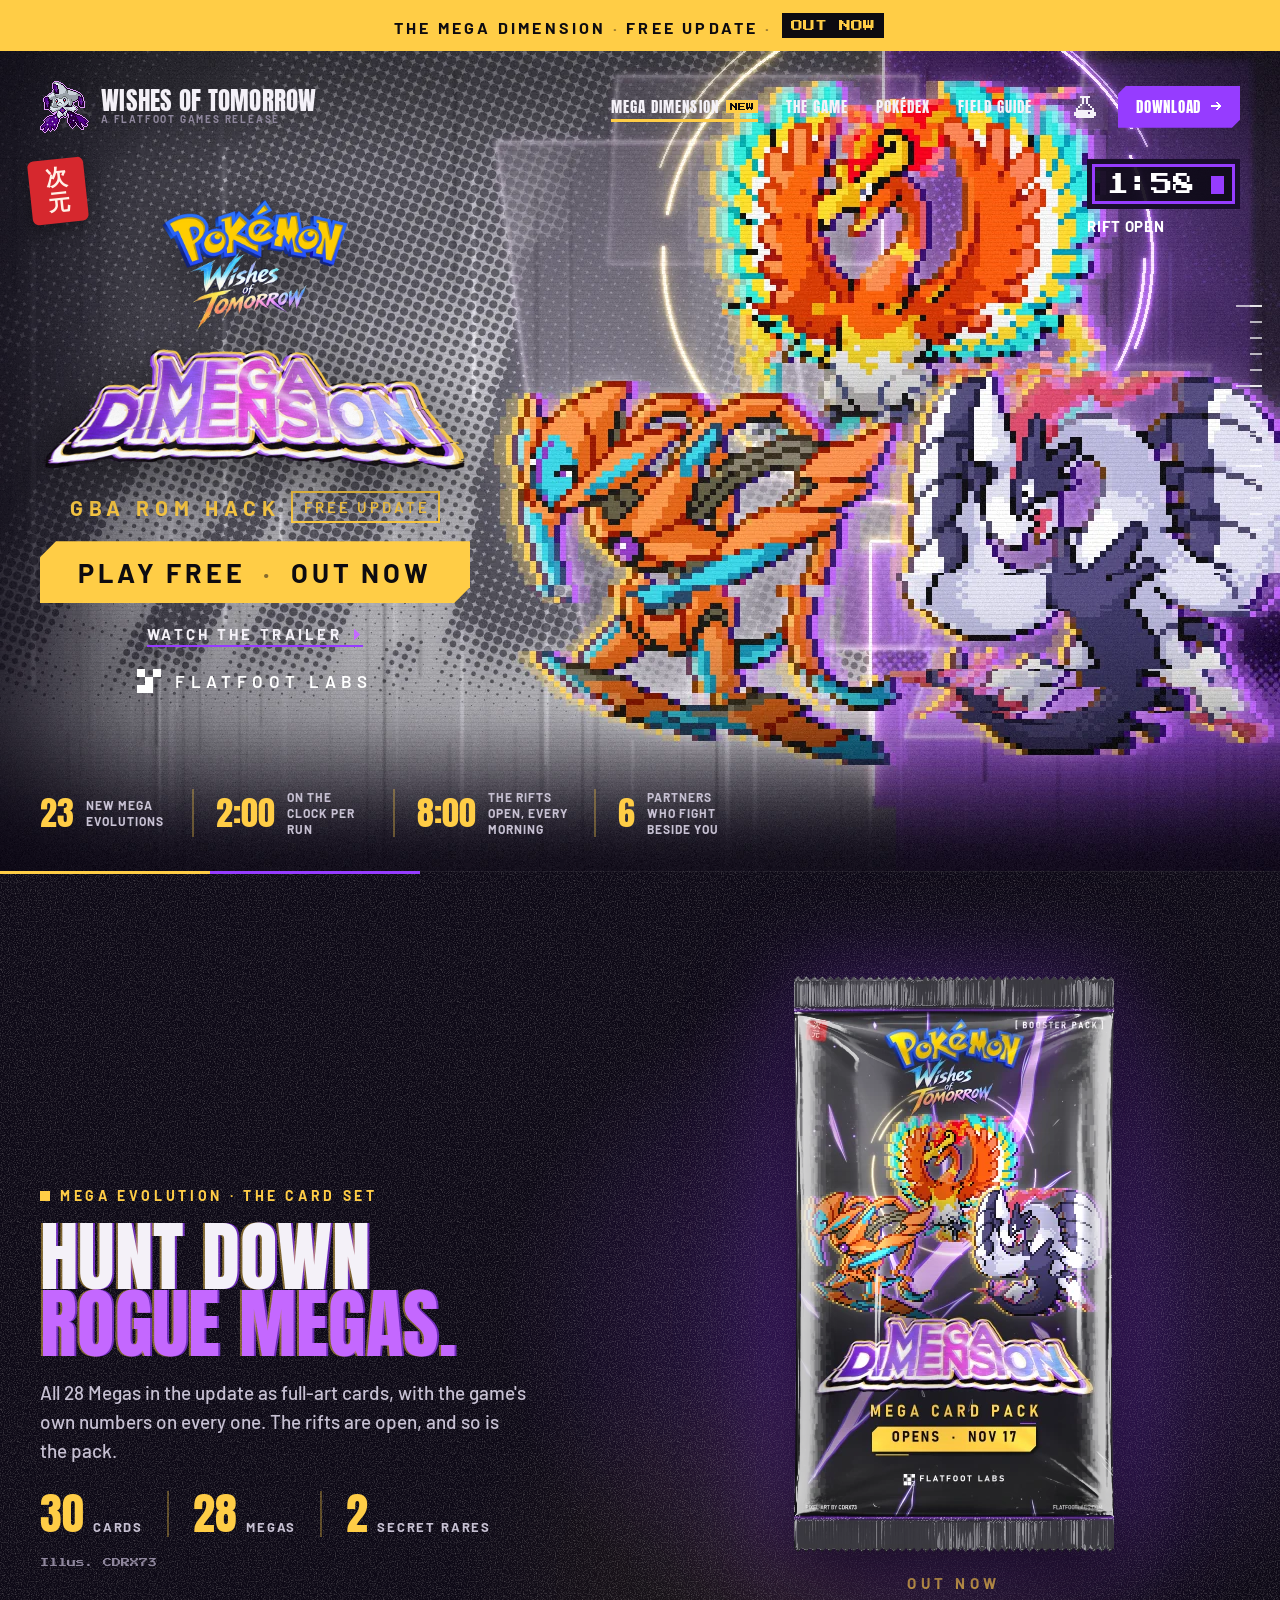
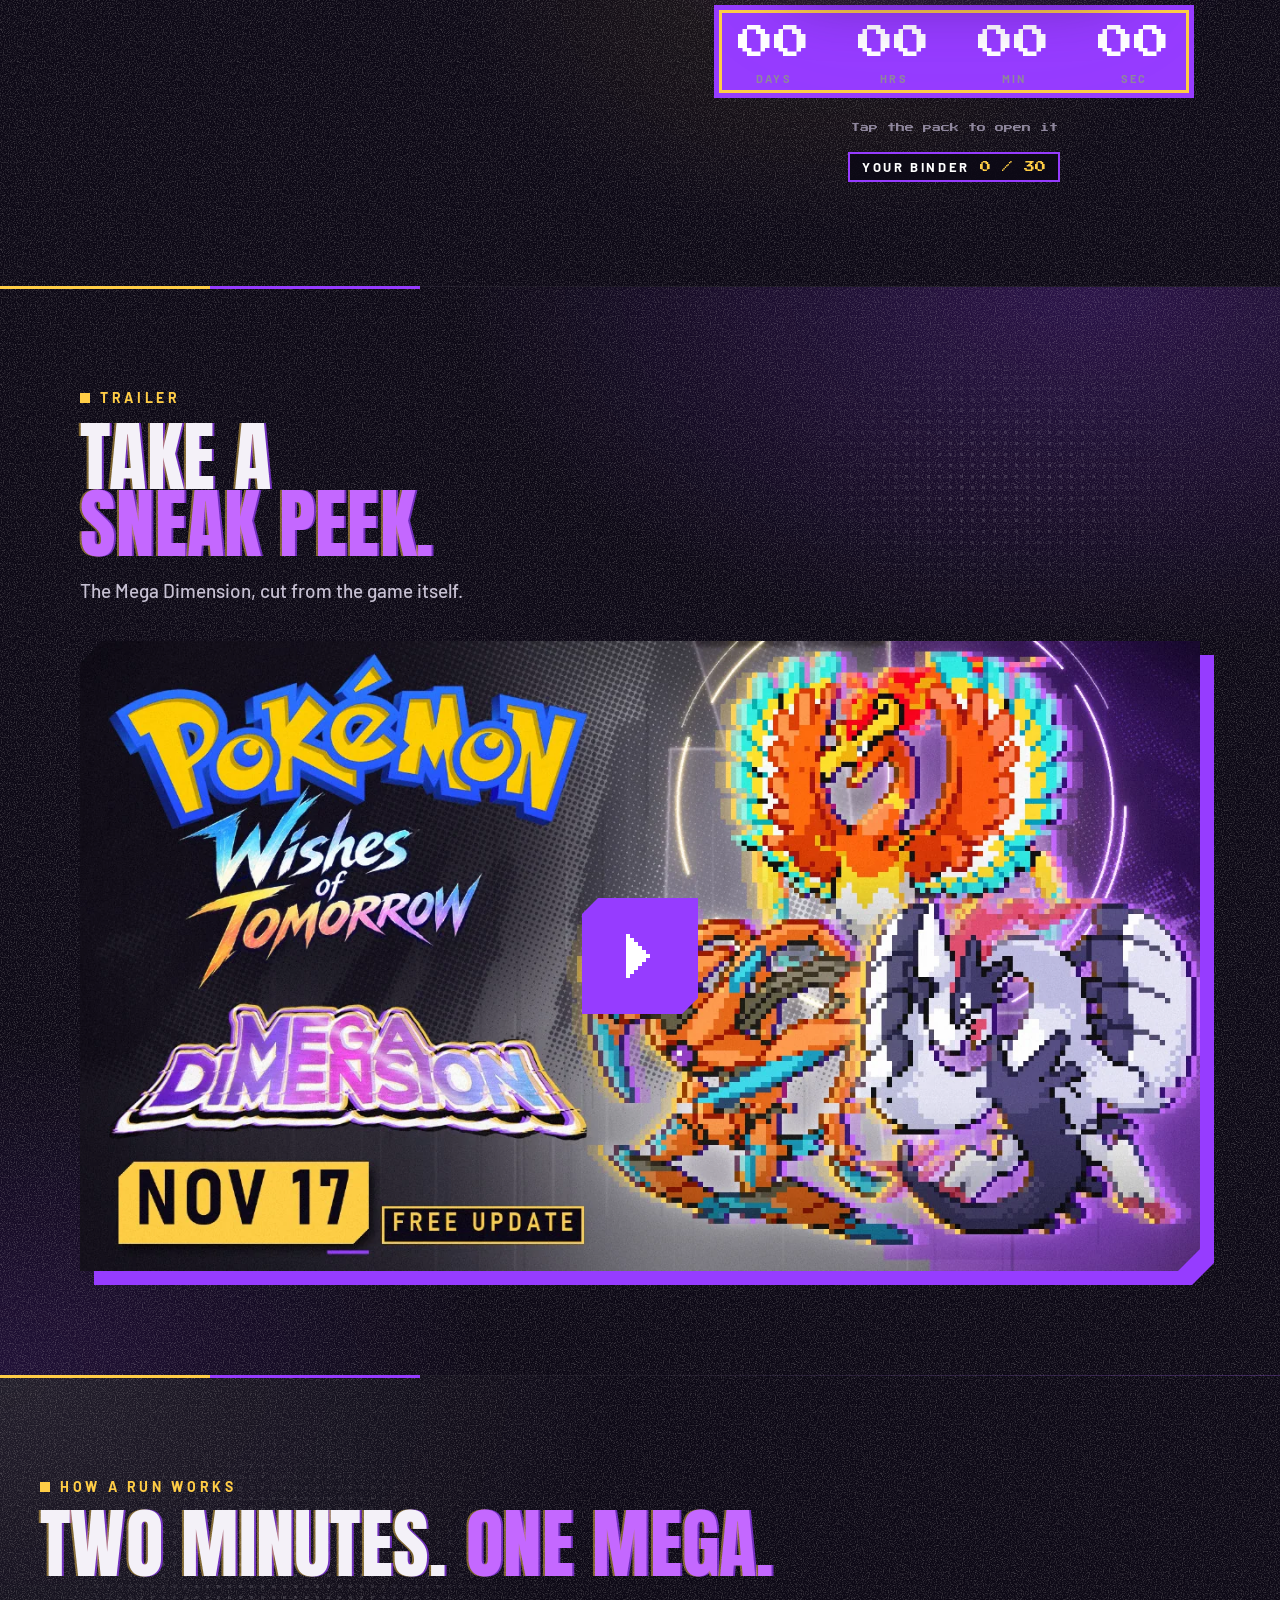
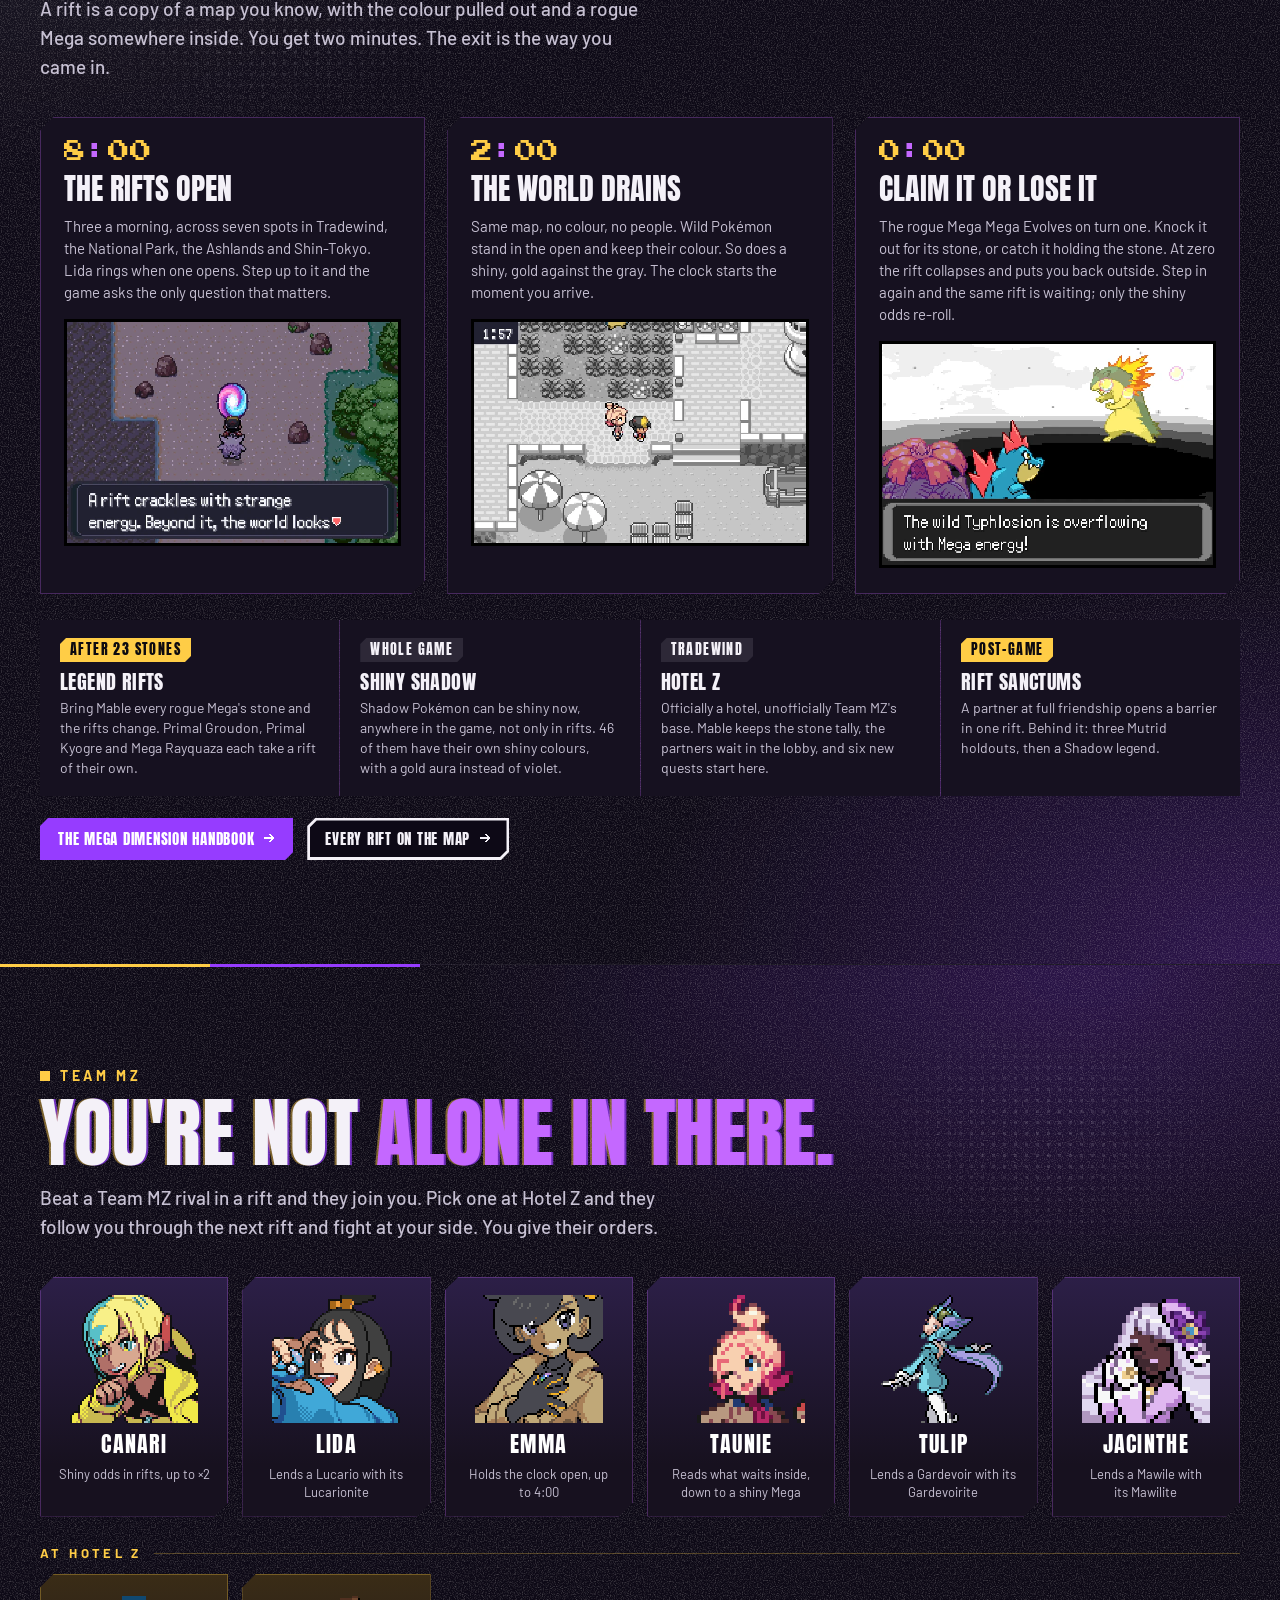
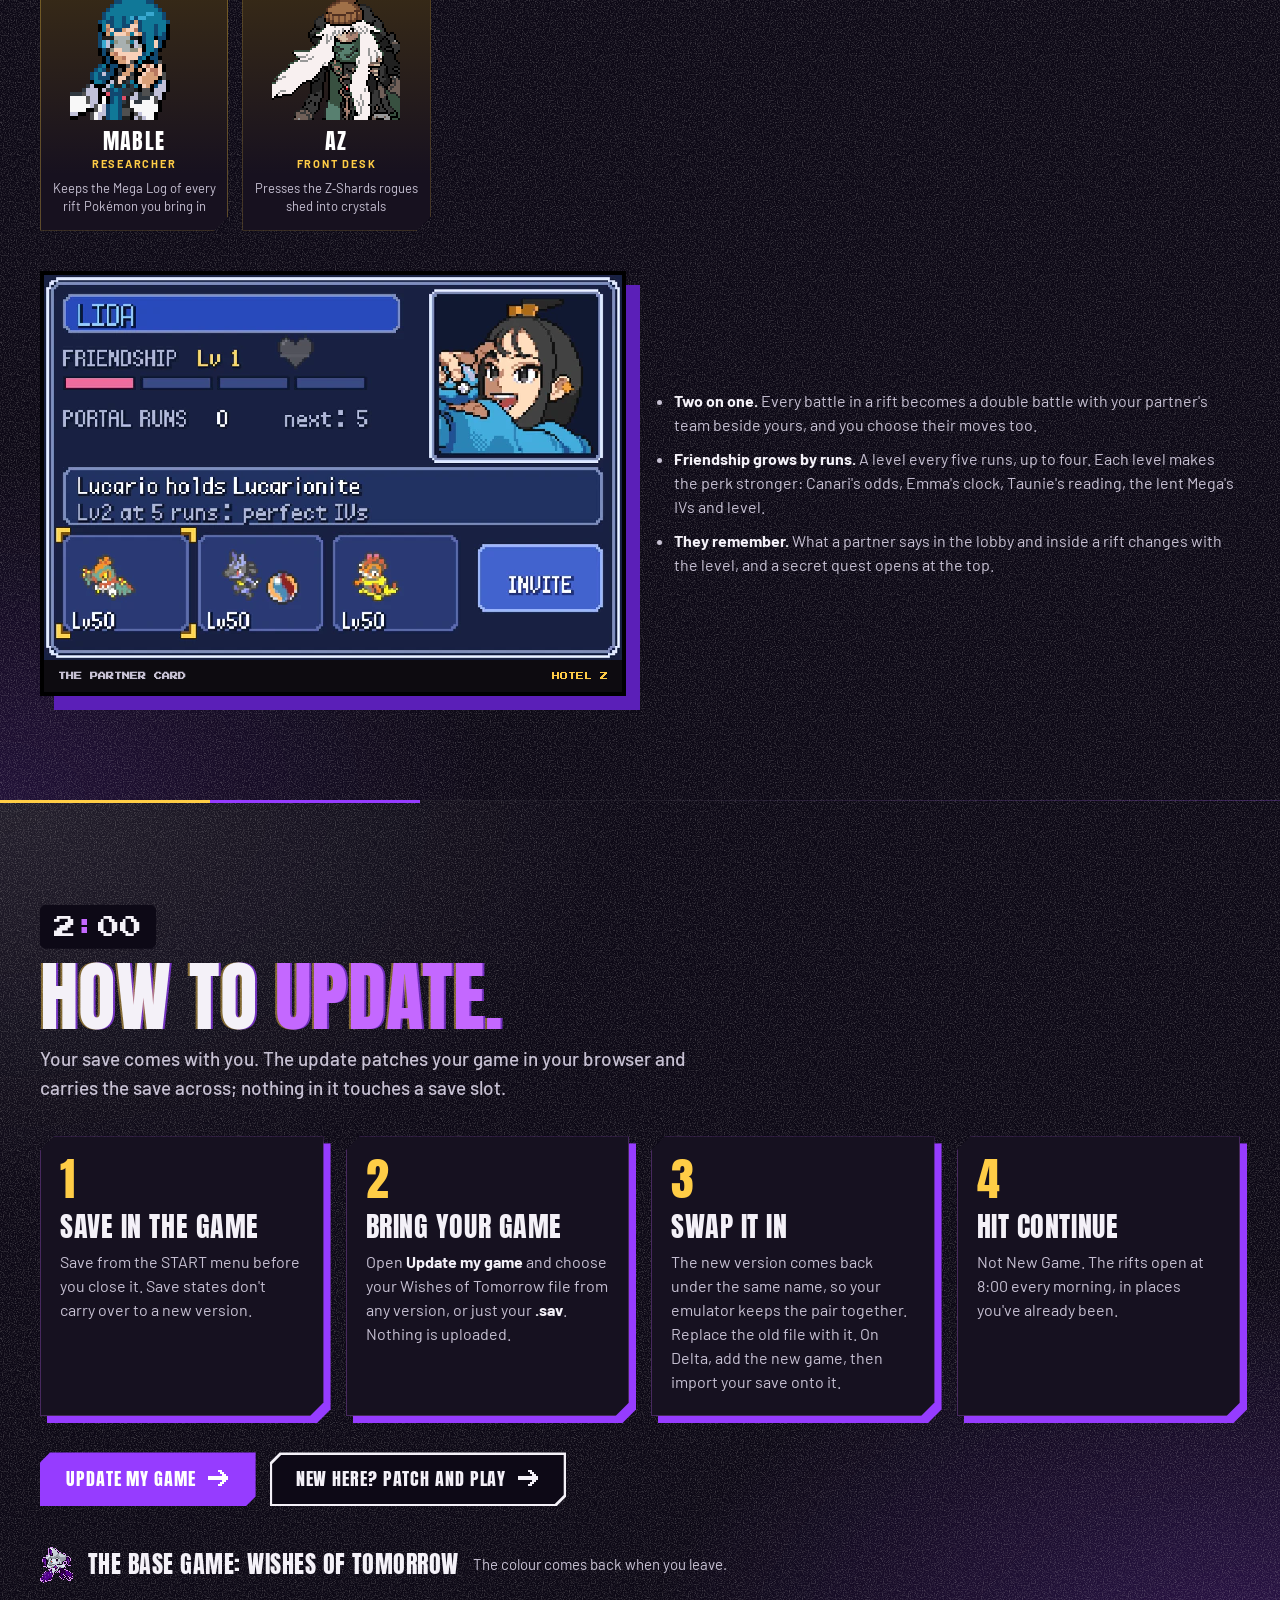
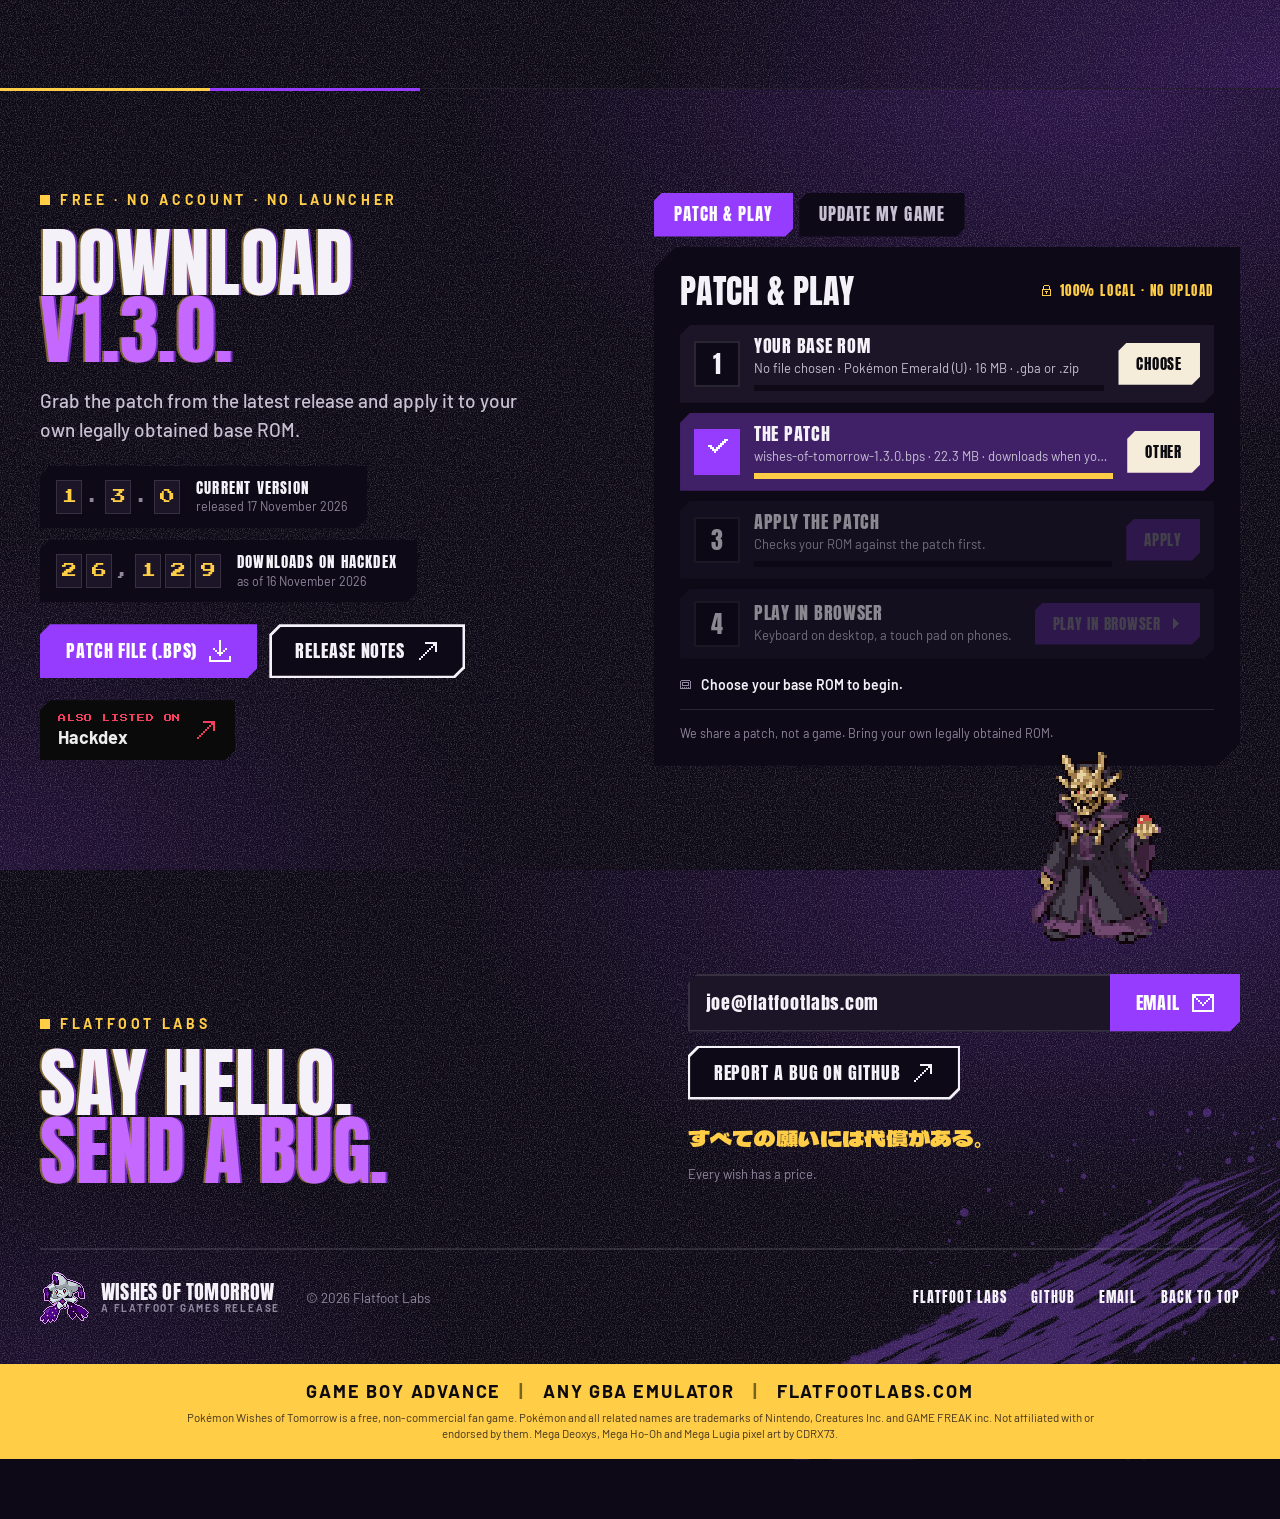
==== commit 04585593: "Site: patch download shows progress and never waits on a stuck download; update patches from the CDN" ====
--- a/docs/index.html
+++ b/docs/index.html
@@ -428,7 +428,7 @@
 </footer>
 
 <script src="assets/site.js?v=20261117a" defer></script>
-<script src="assets/patcher.js?v=20261117c" defer></script>
+<script src="assets/patcher.js?v=20261117d" defer></script>
 <script src="assets/updater.js?v=20261117a" defer></script>
 <script src="assets/md/md.js?v=20261117a" defer></script>
 <script src="assets/pack/pack.js?v=20261116c" defer></script>
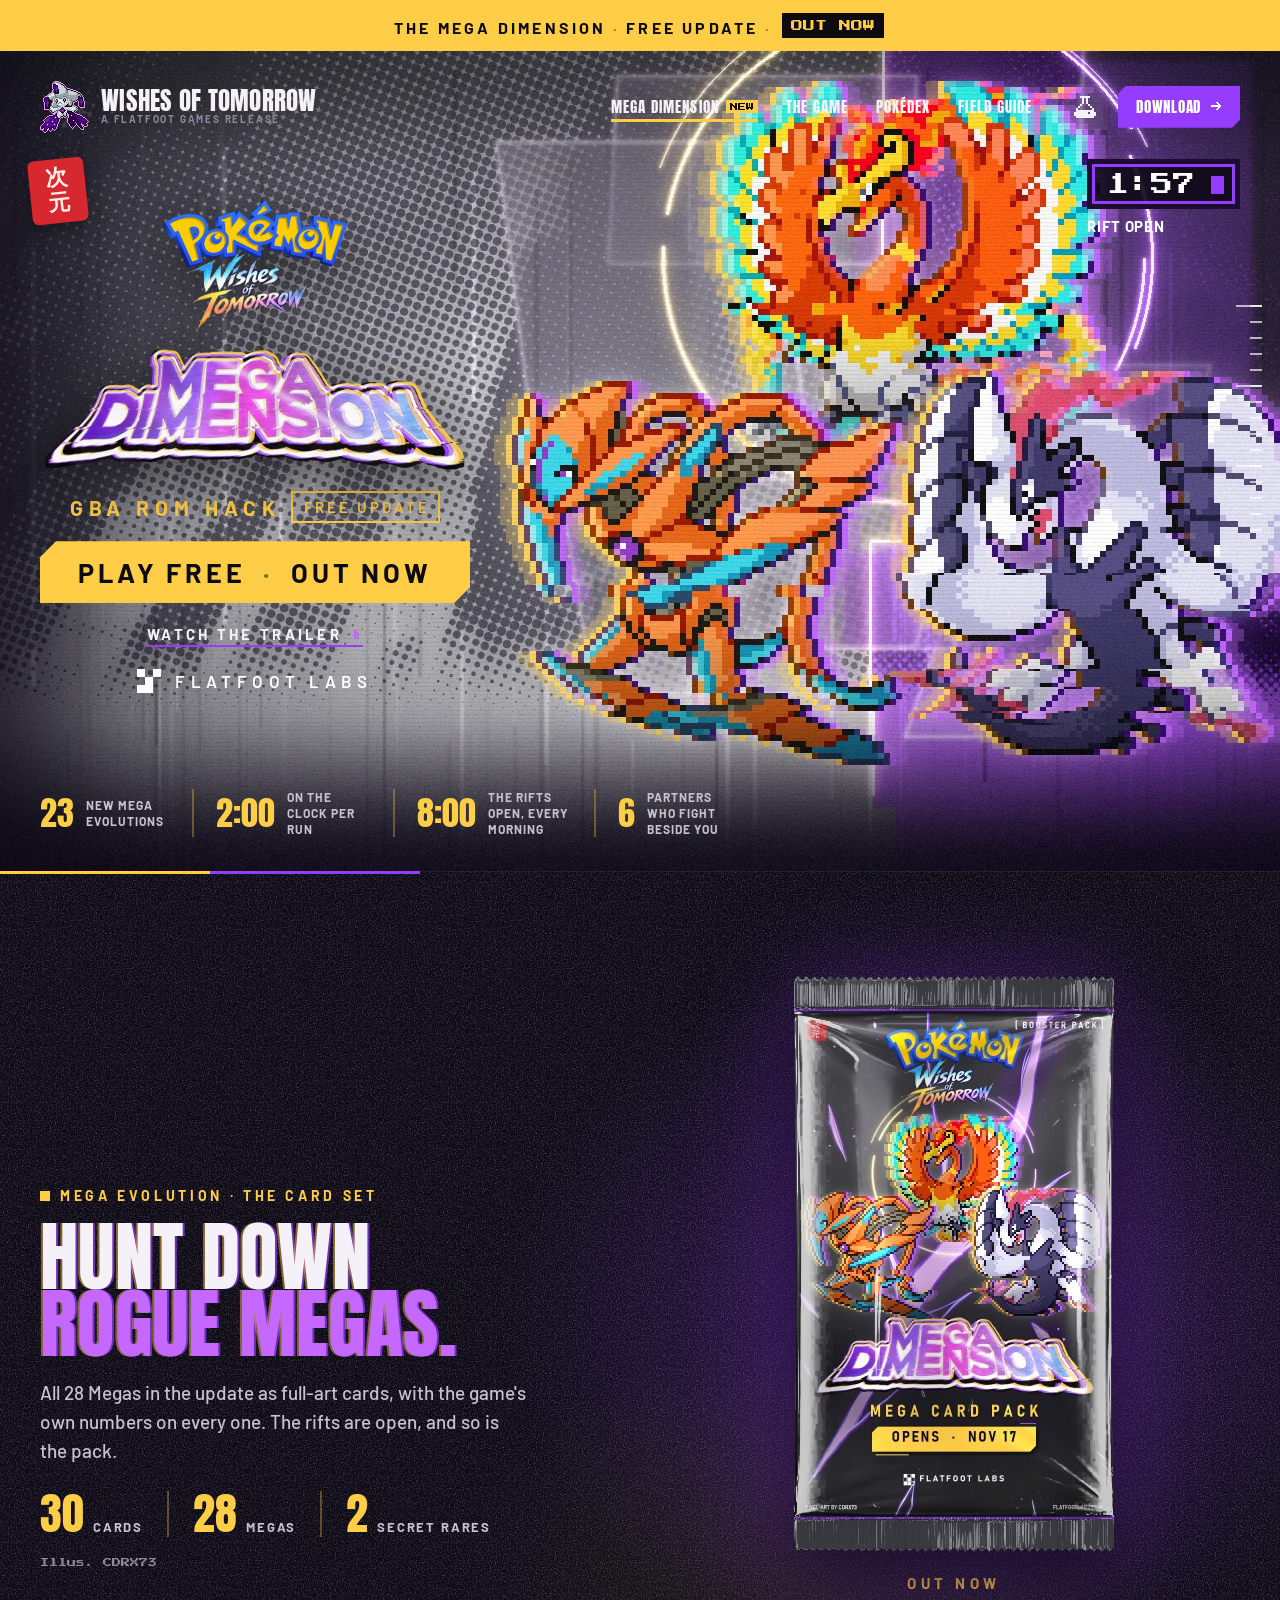
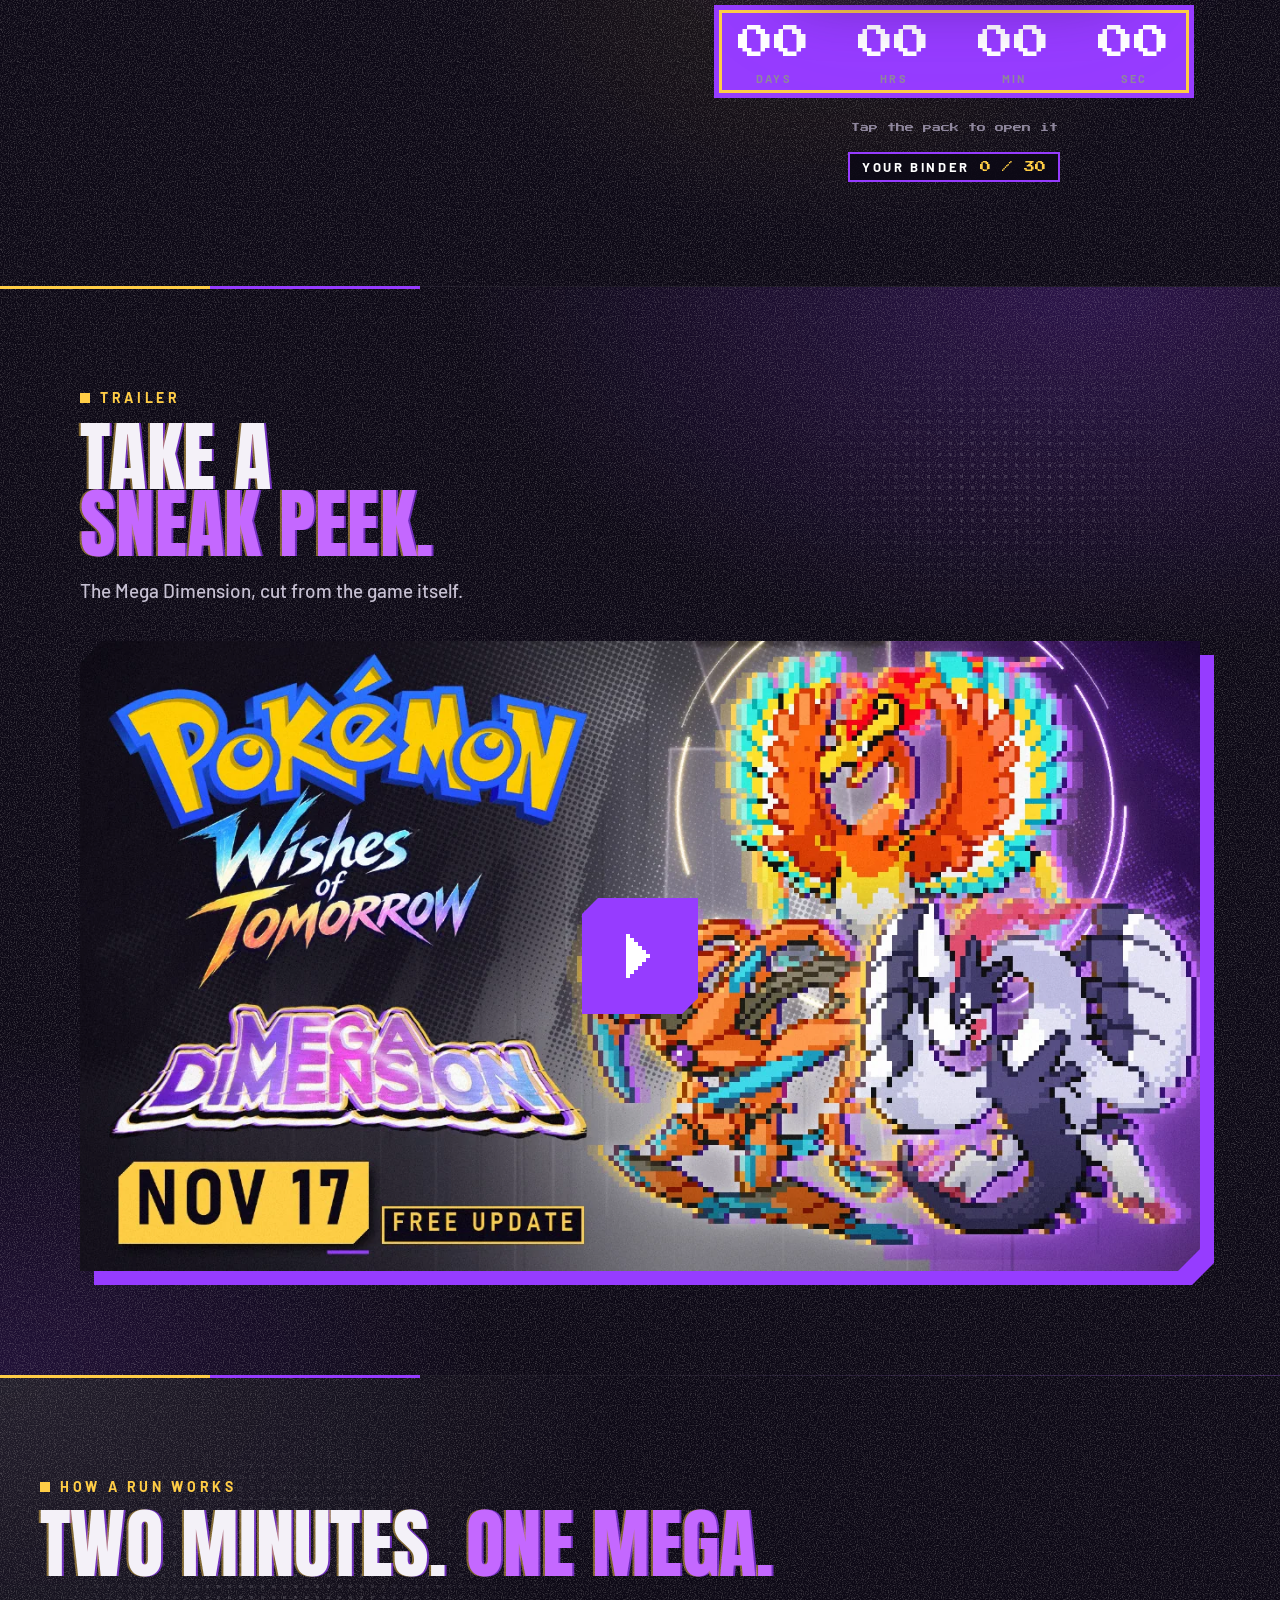
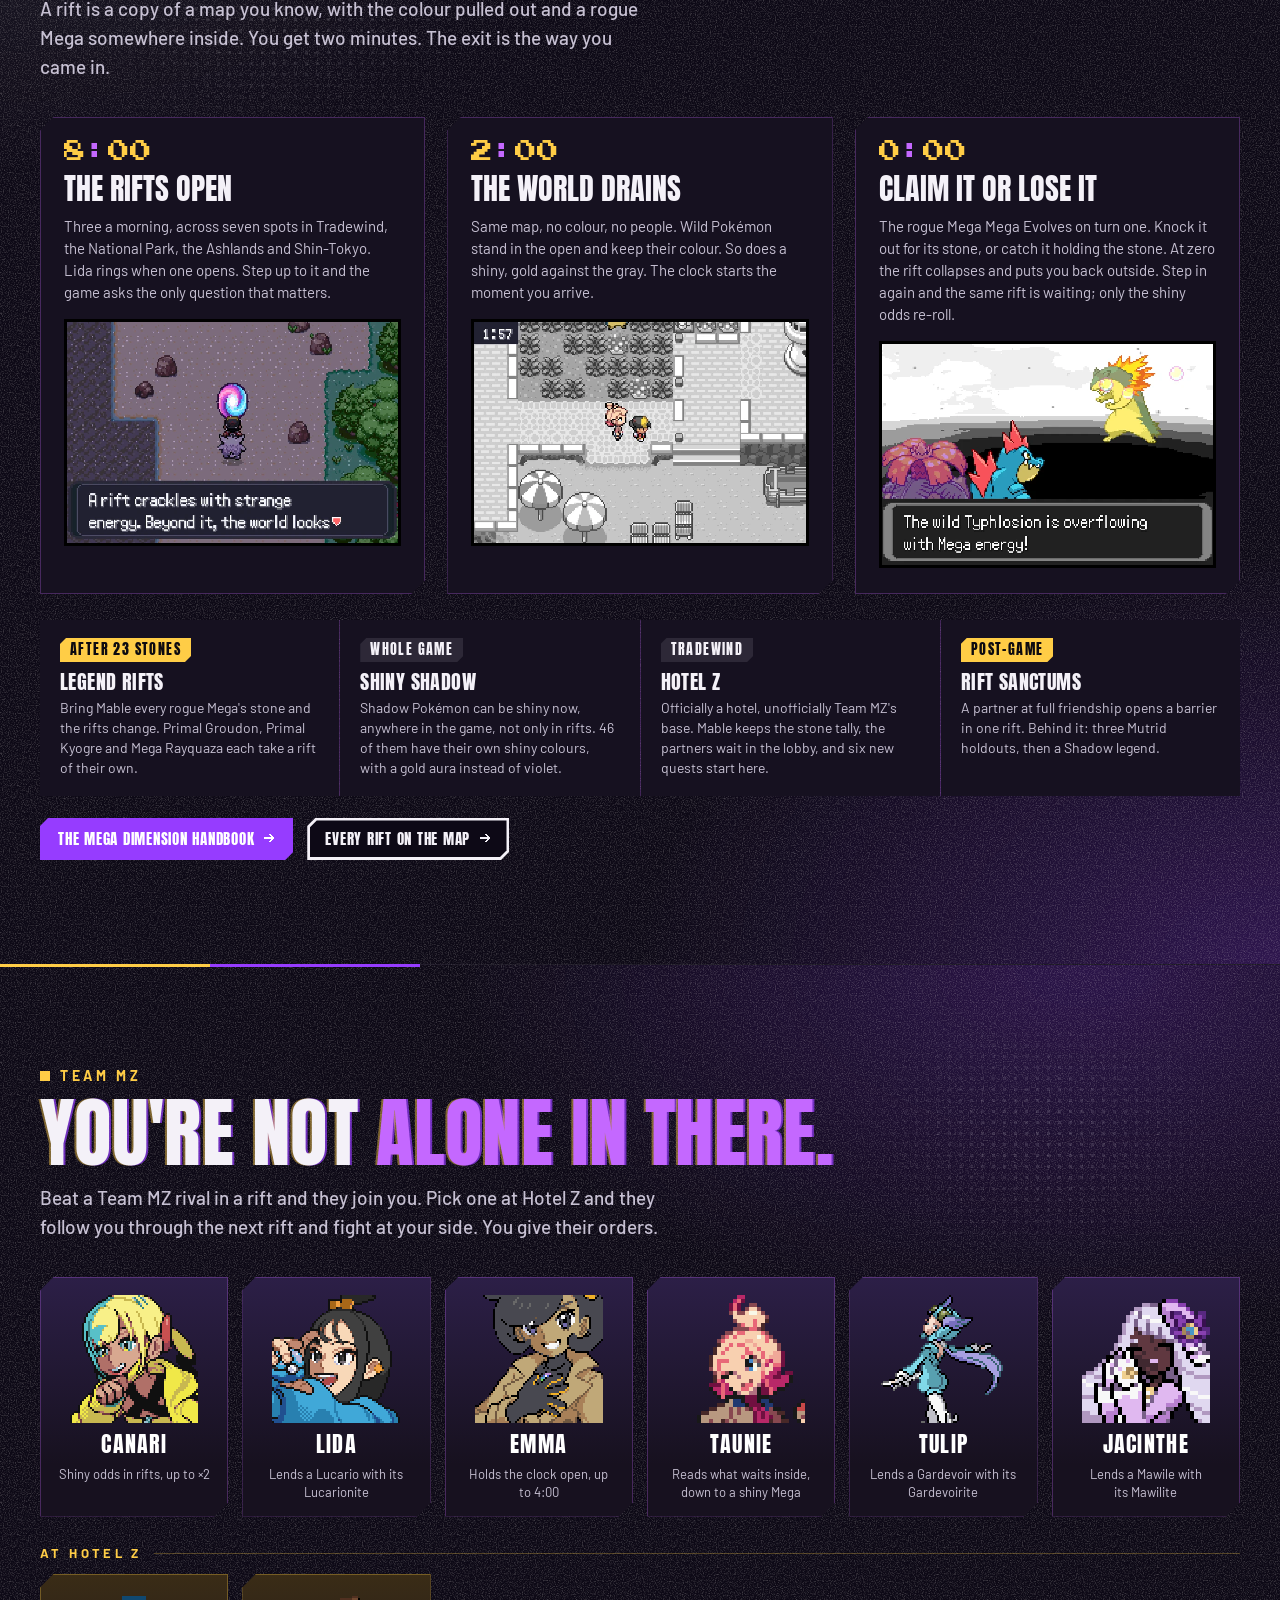
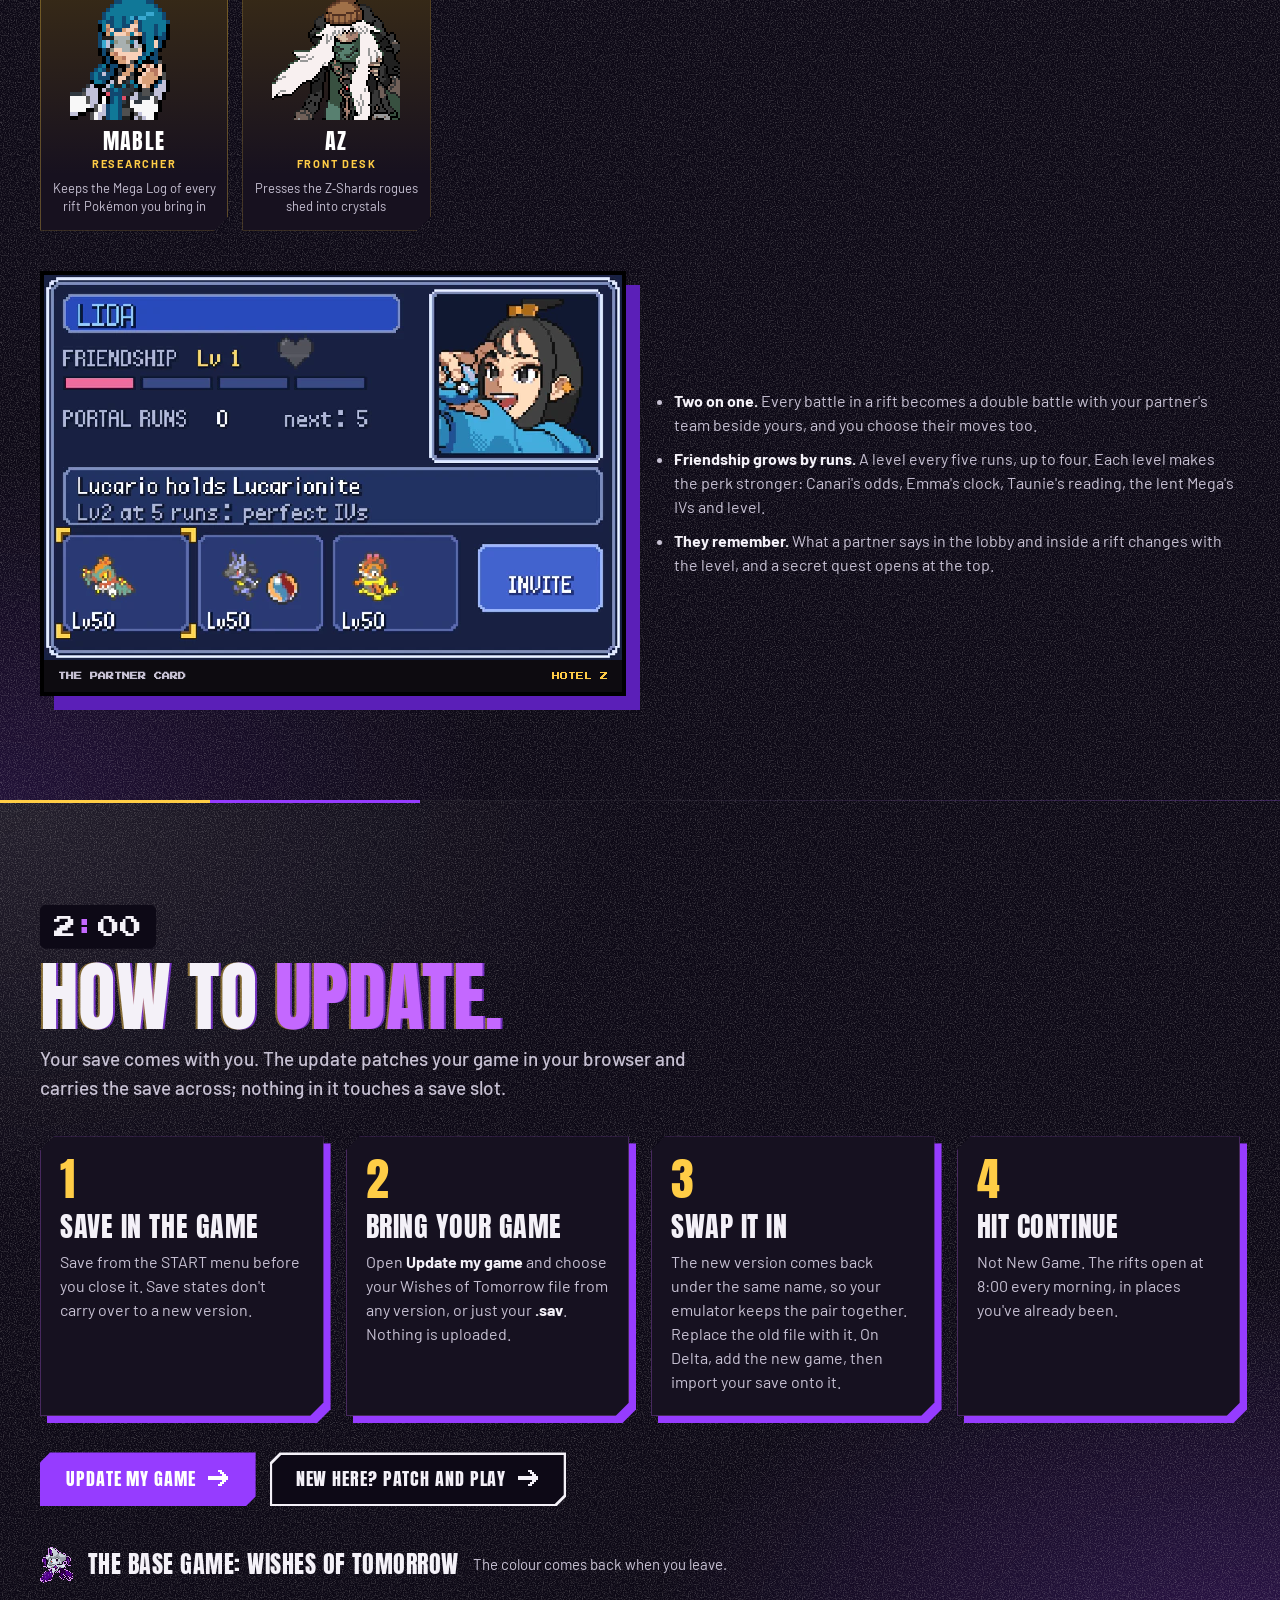
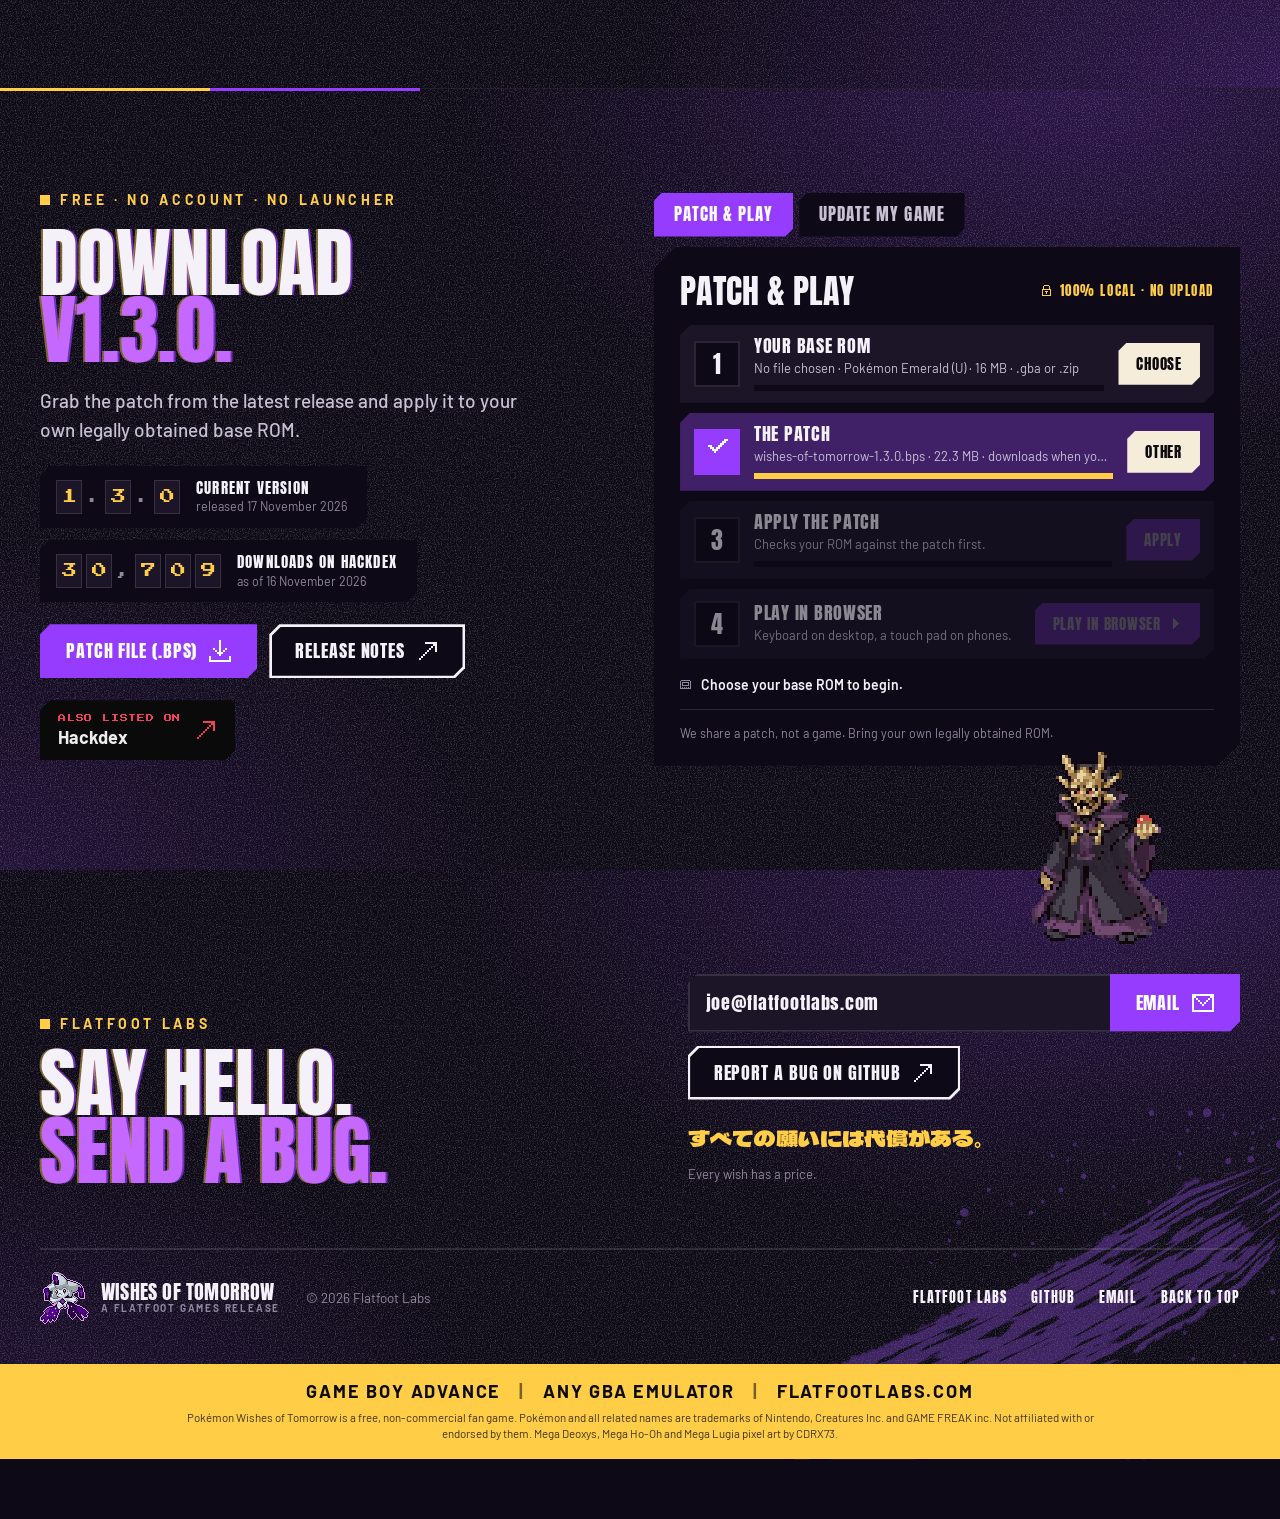
==== commit f1b25b15: "Site: patch progress without a wrong total when the download is compressed" ====
--- a/docs/index.html
+++ b/docs/index.html
@@ -428,7 +428,7 @@
 </footer>
 
 <script src="assets/site.js?v=20261117a" defer></script>
-<script src="assets/patcher.js?v=20261117d" defer></script>
+<script src="assets/patcher.js?v=20261117e" defer></script>
 <script src="assets/updater.js?v=20261117a" defer></script>
 <script src="assets/md/md.js?v=20261117a" defer></script>
 <script src="assets/pack/pack.js?v=20261116c" defer></script>
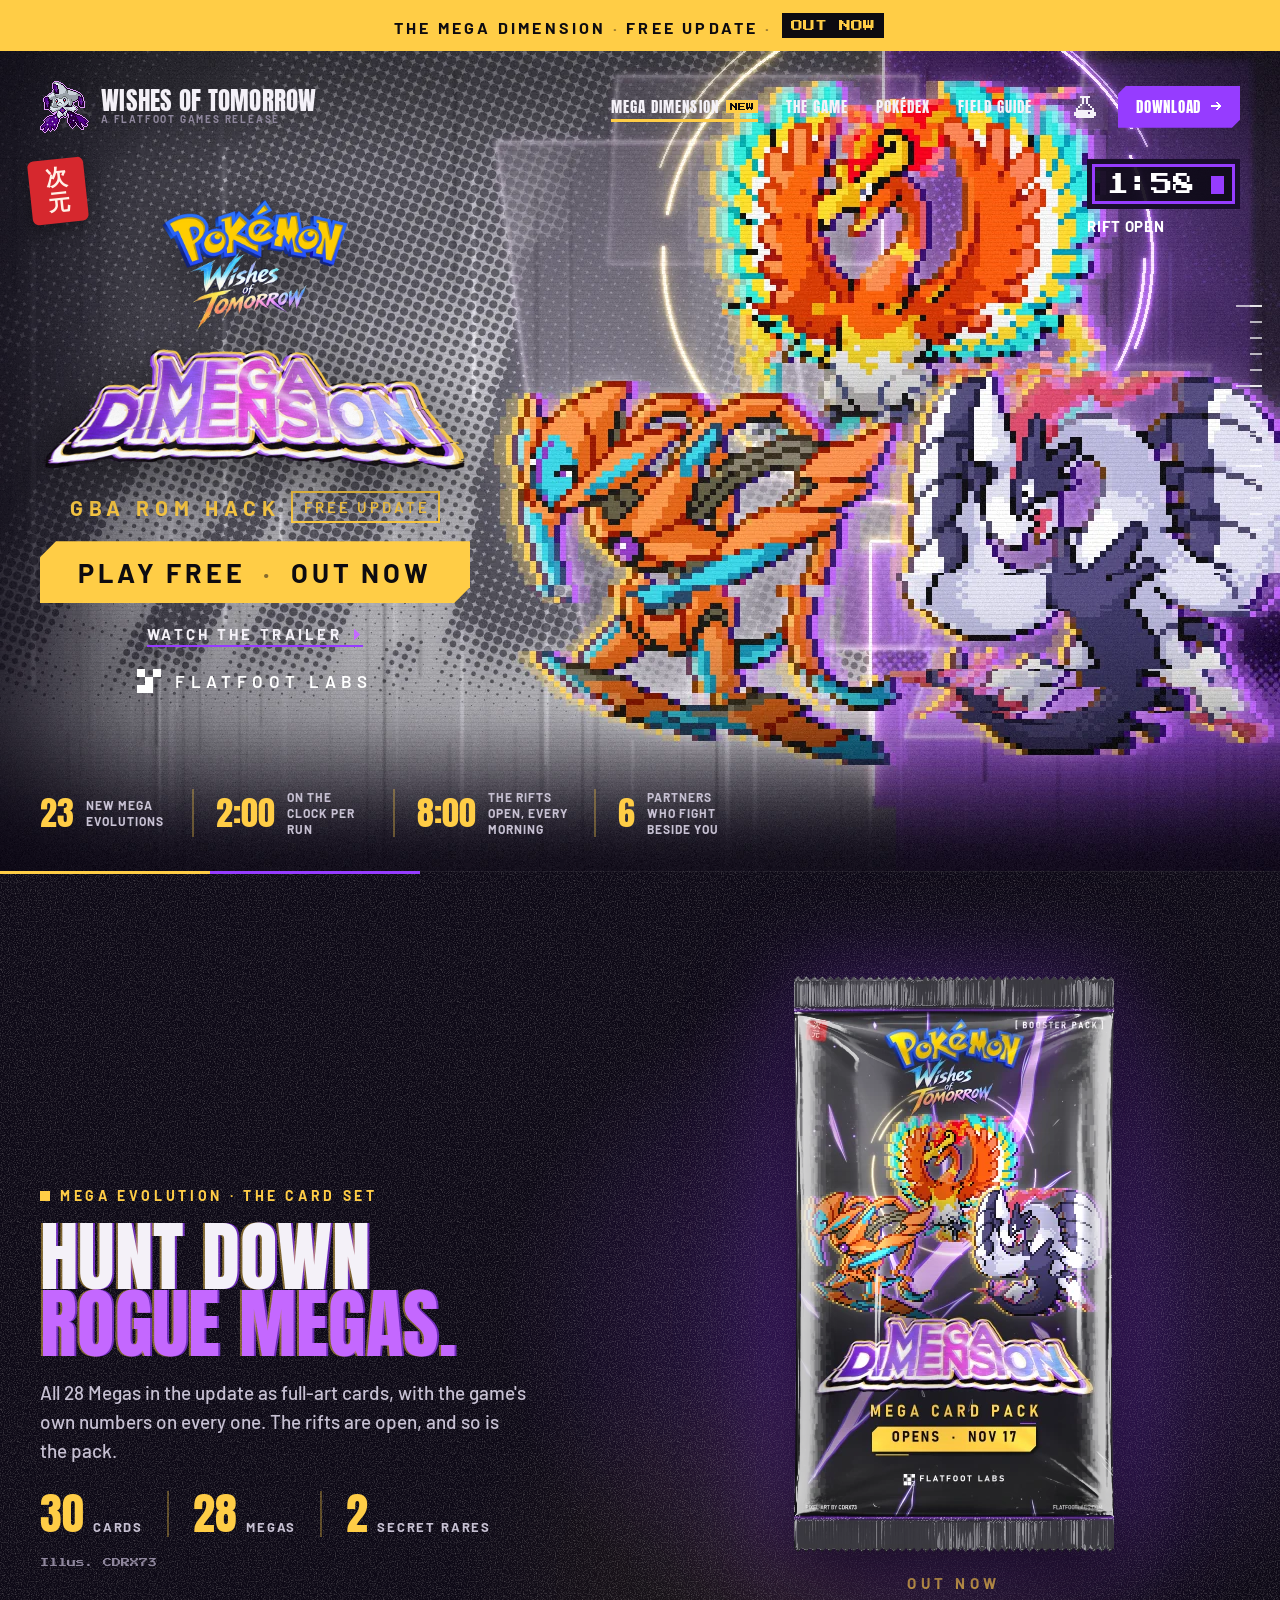
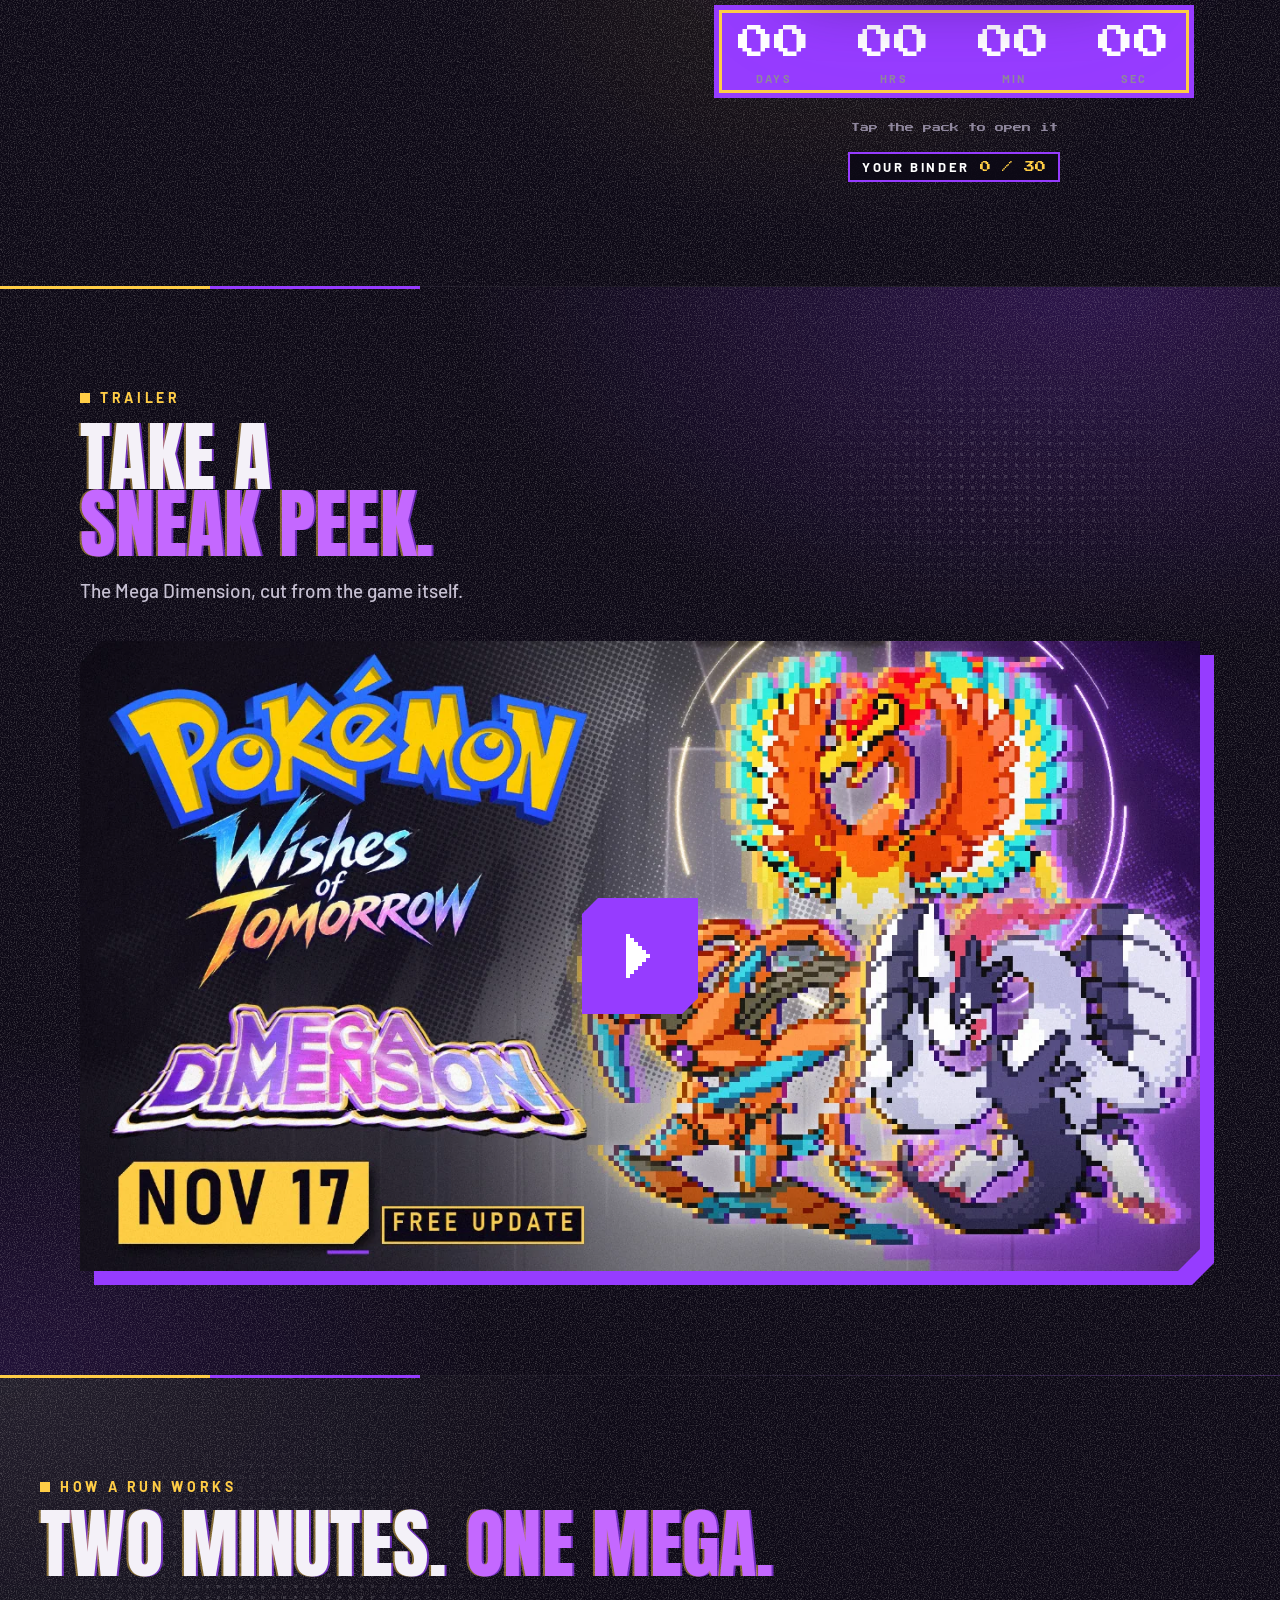
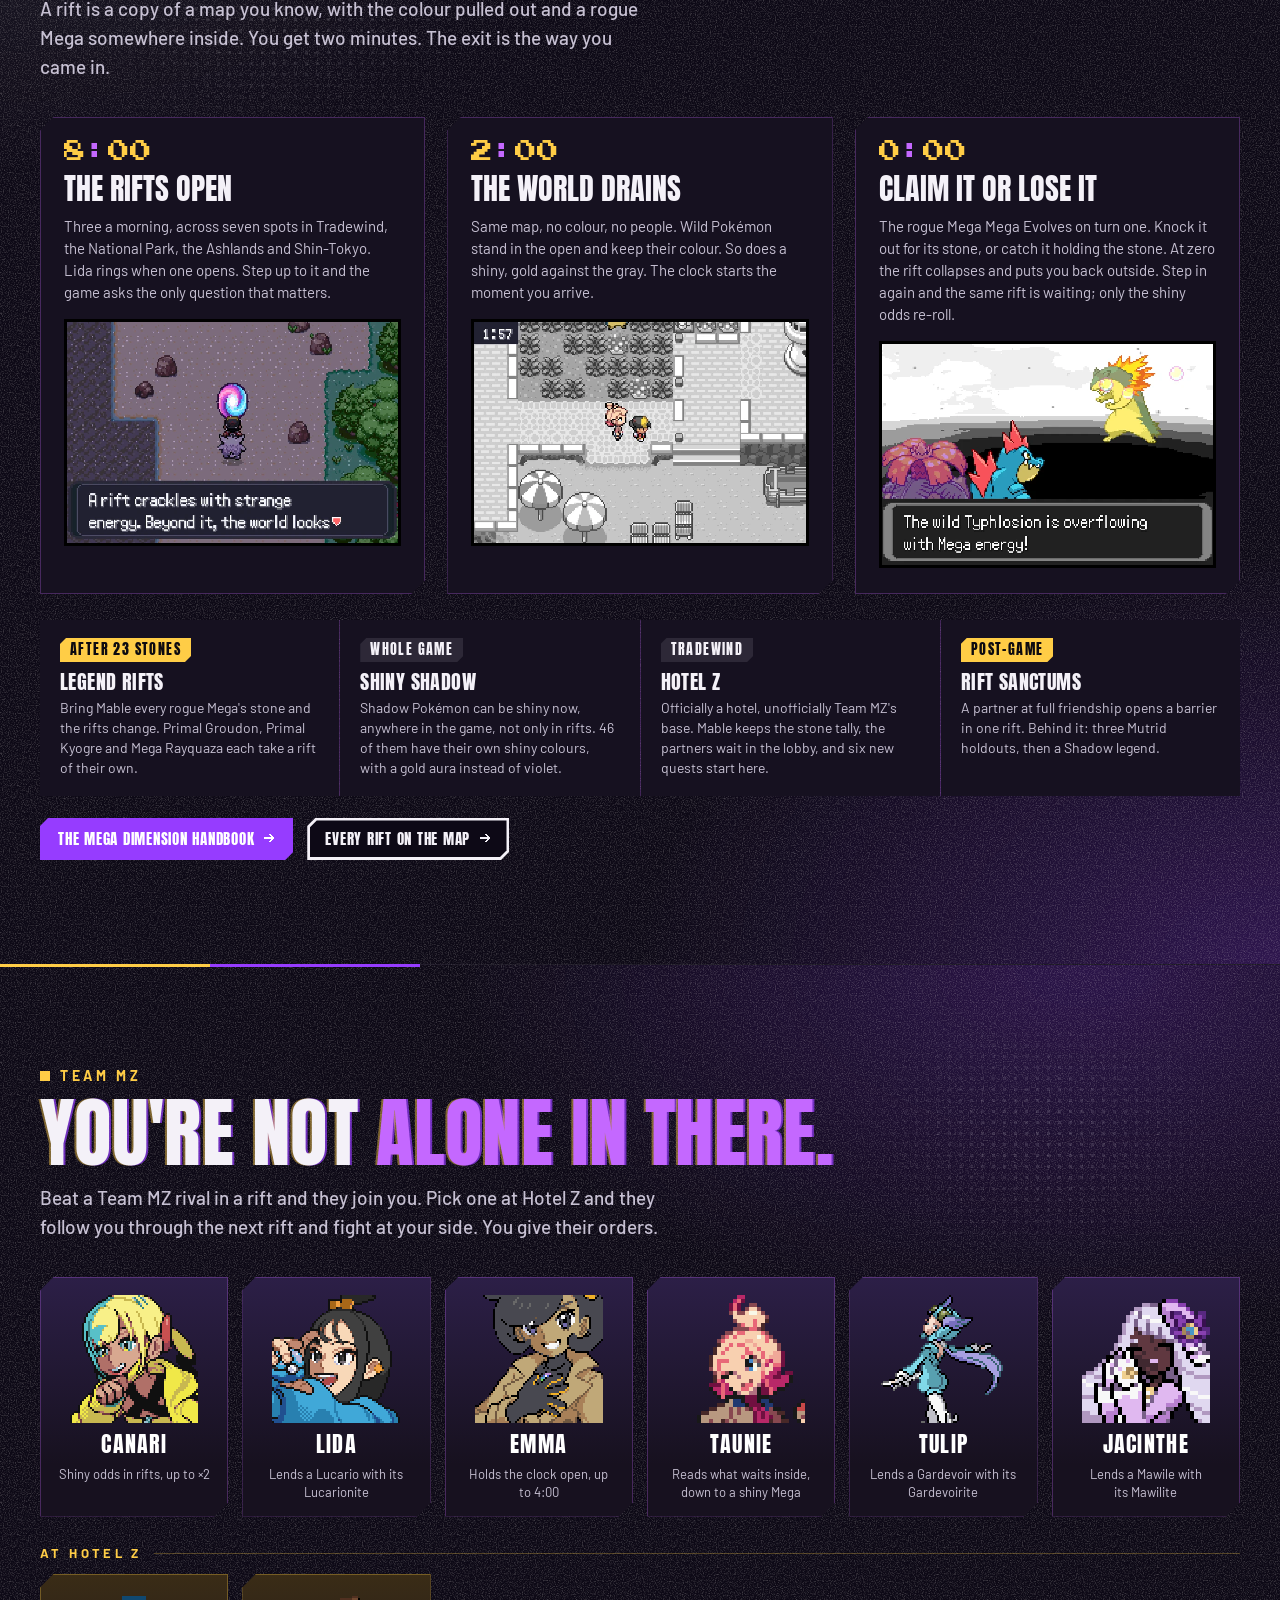
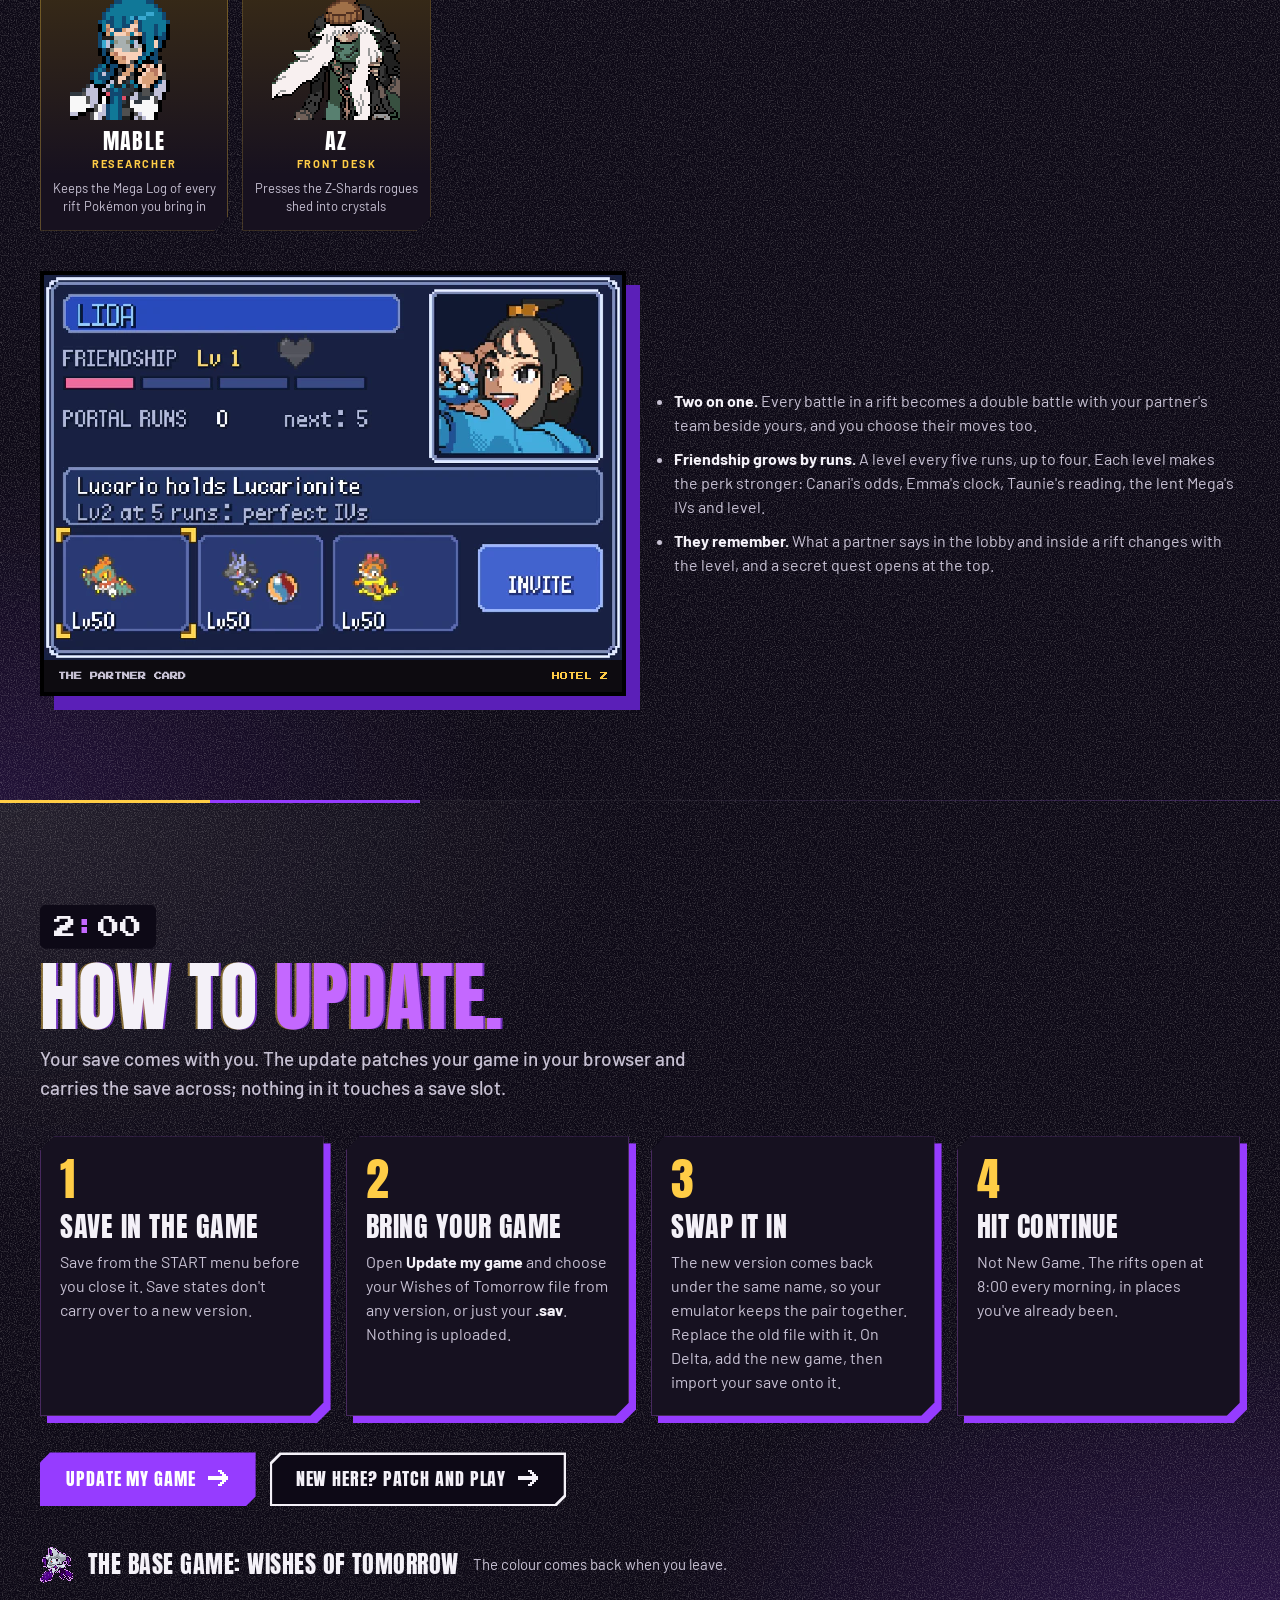
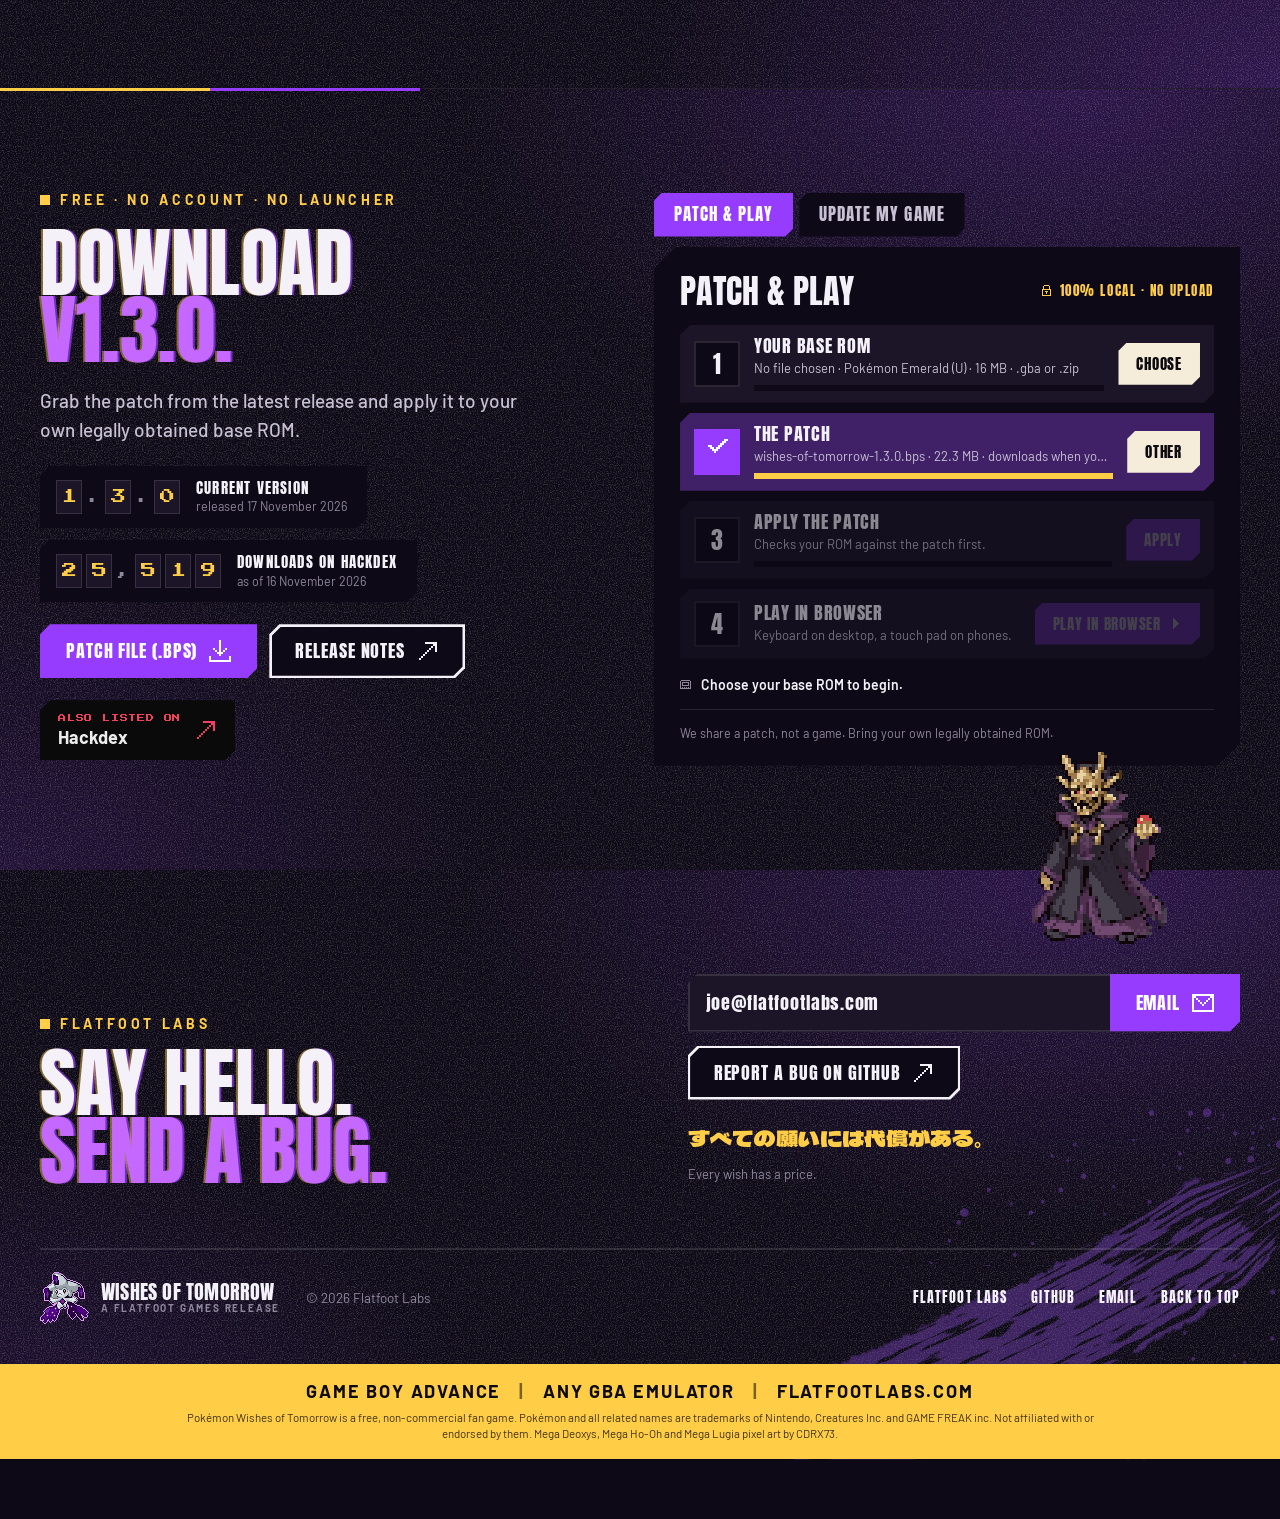
==== commit e6996195: "Site: the main patch downloads from the CDN cache too" ====
--- a/docs/index.html
+++ b/docs/index.html
@@ -428,7 +428,7 @@
 </footer>
 
 <script src="assets/site.js?v=20261117a" defer></script>
-<script src="assets/patcher.js?v=20261117e" defer></script>
+<script src="assets/patcher.js?v=20261117f" defer></script>
 <script src="assets/updater.js?v=20261117a" defer></script>
 <script src="assets/md/md.js?v=20261117a" defer></script>
 <script src="assets/pack/pack.js?v=20261116c" defer></script>
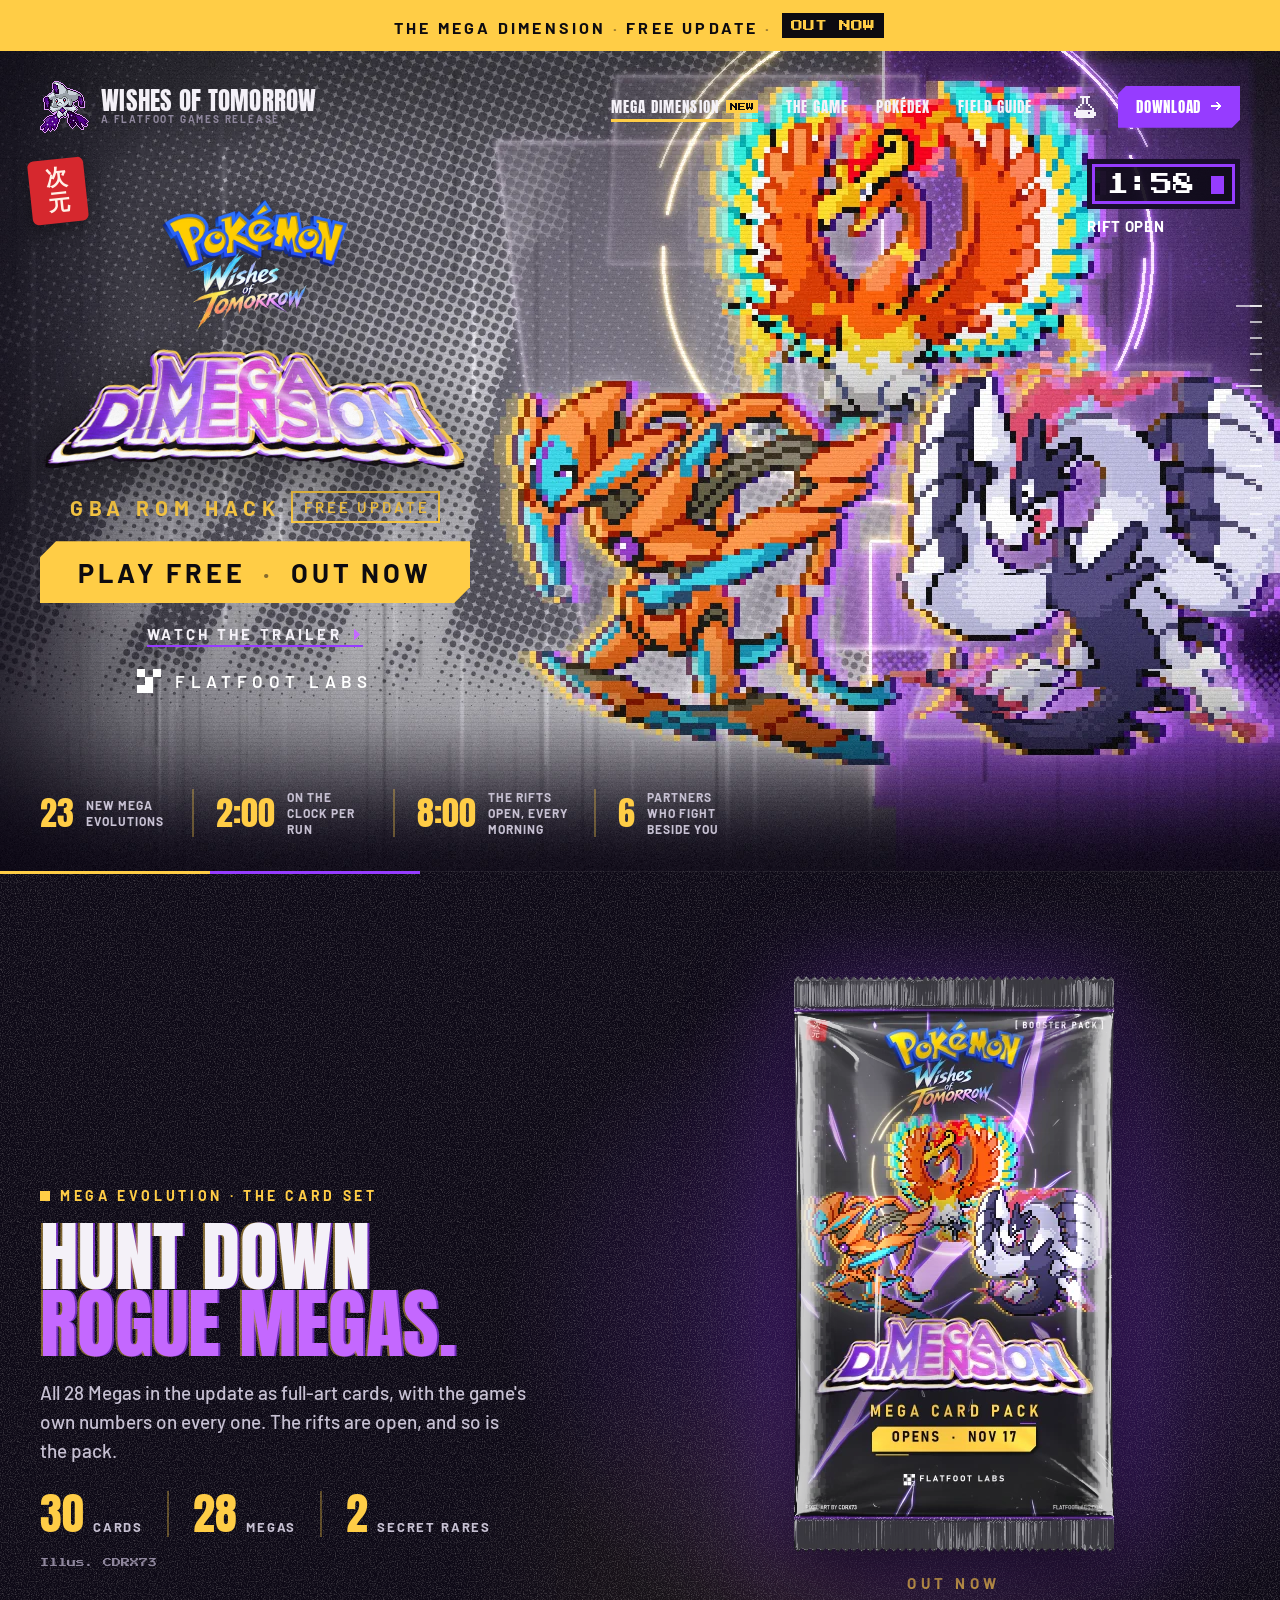
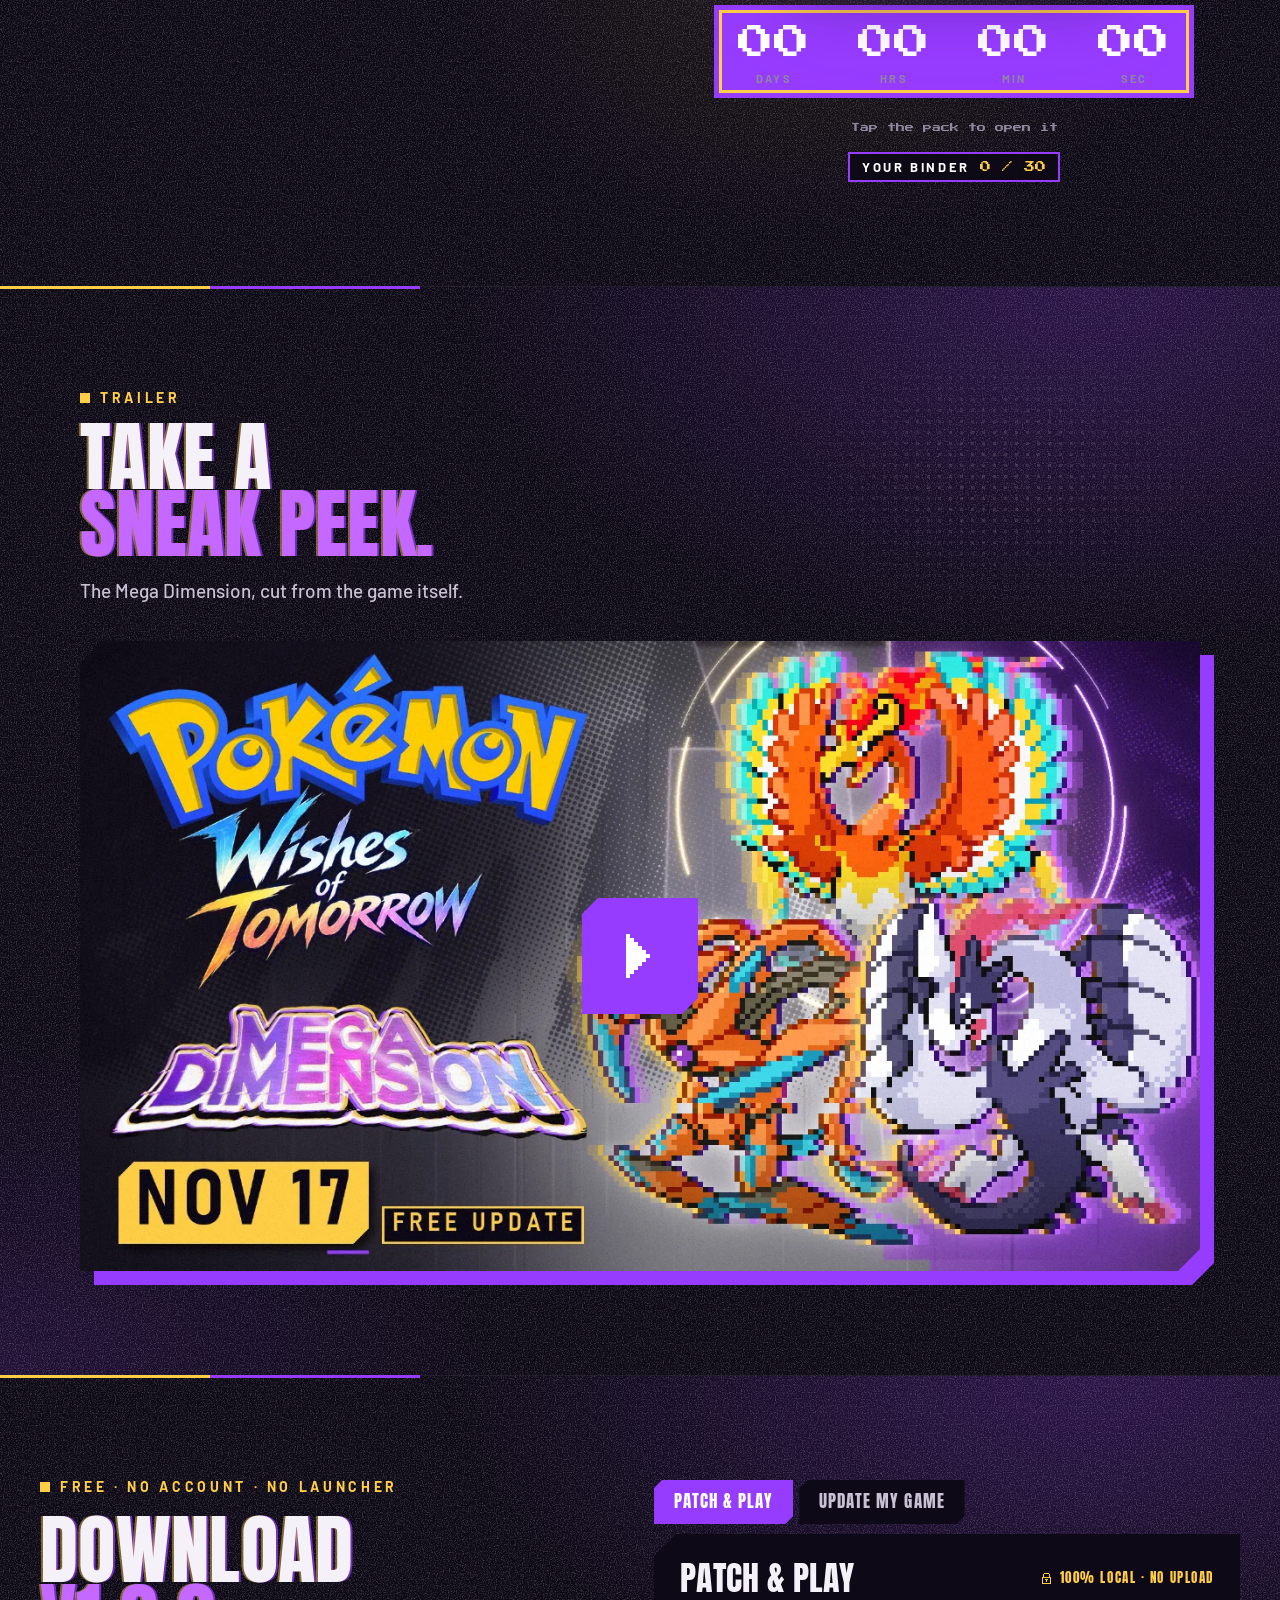
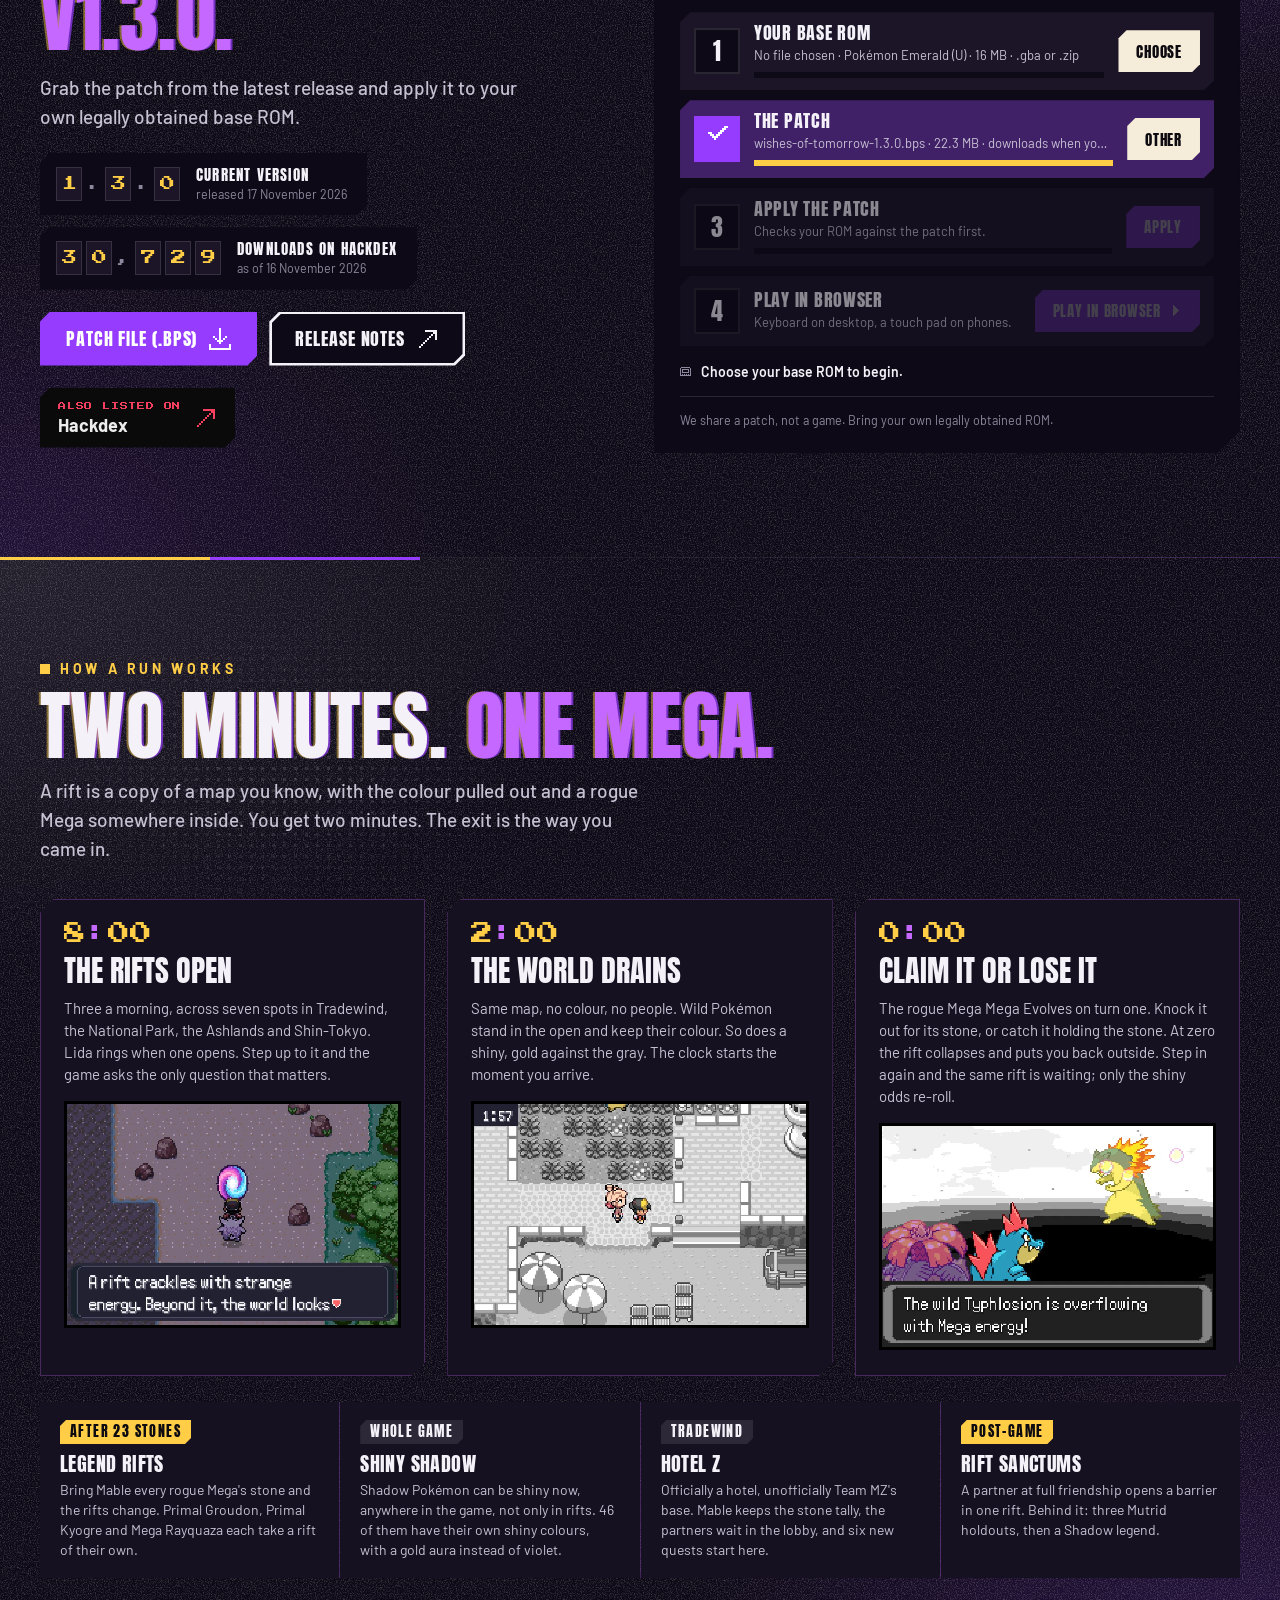
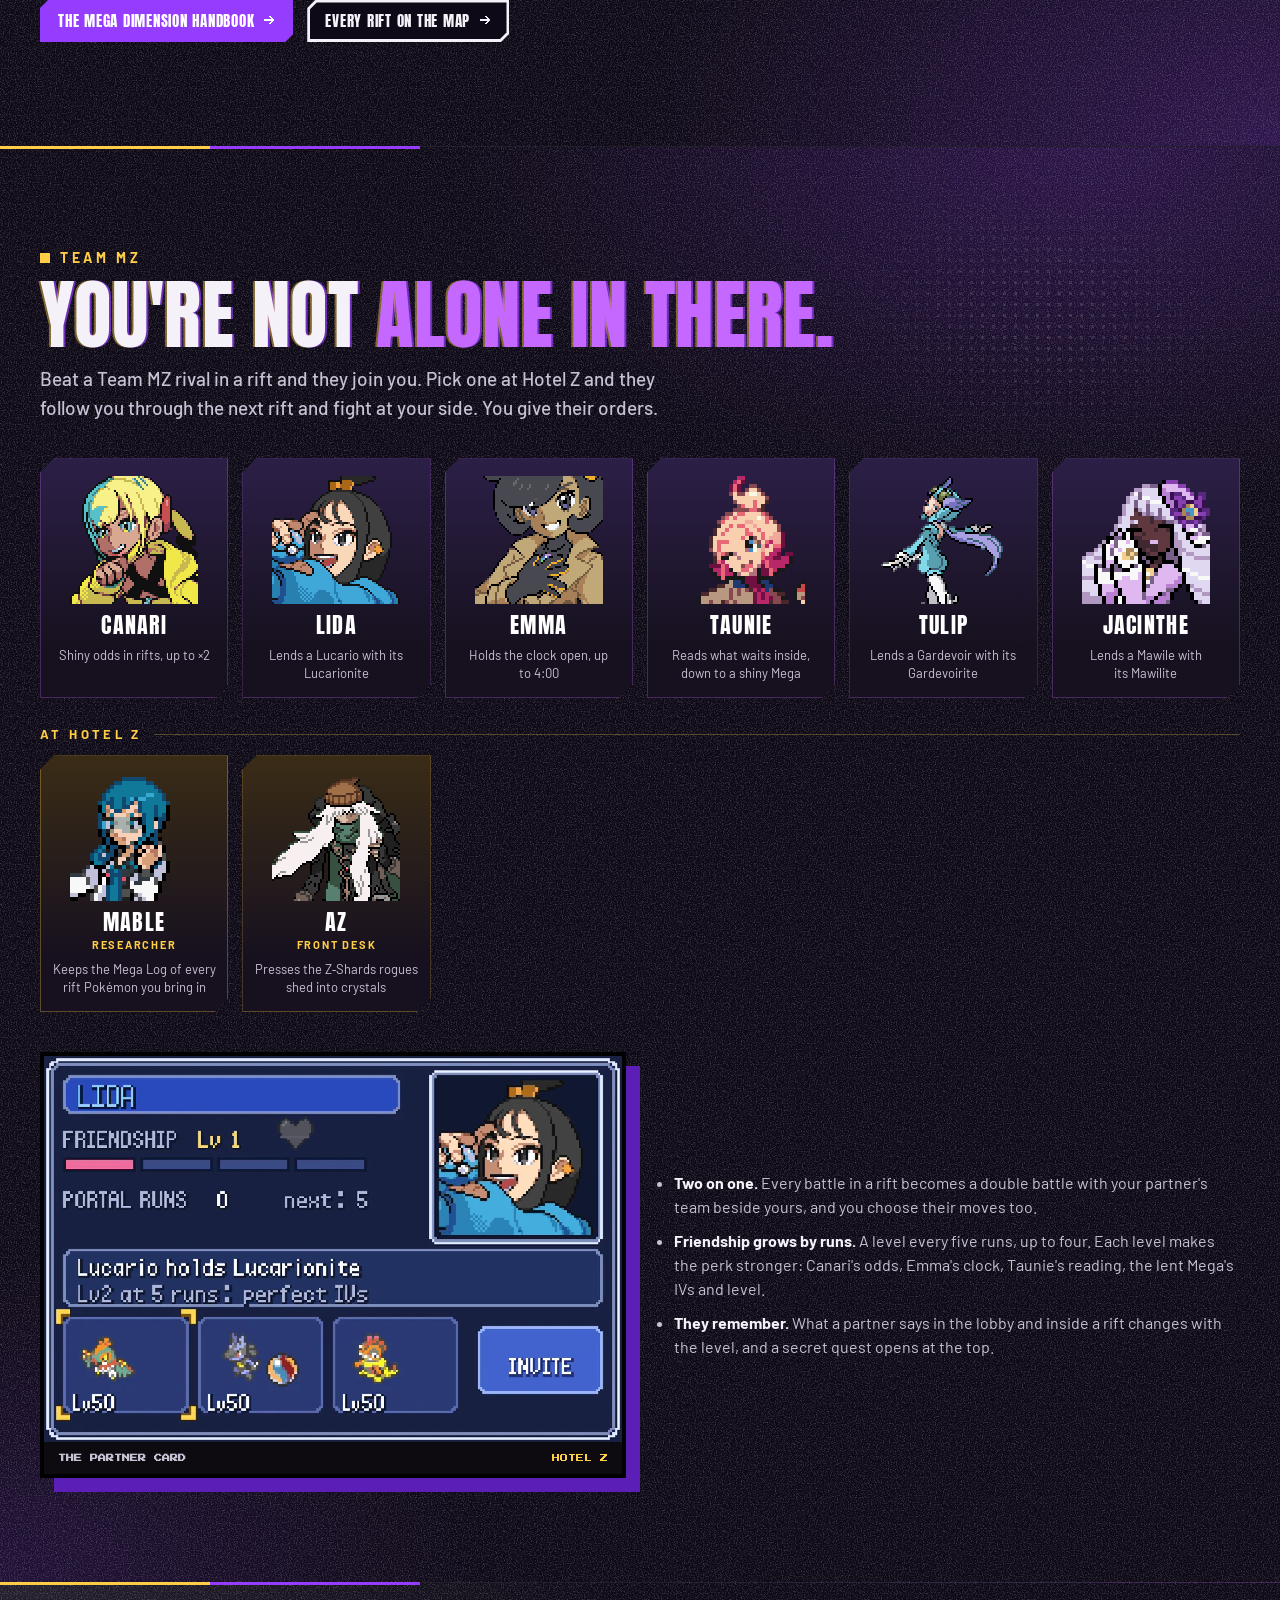
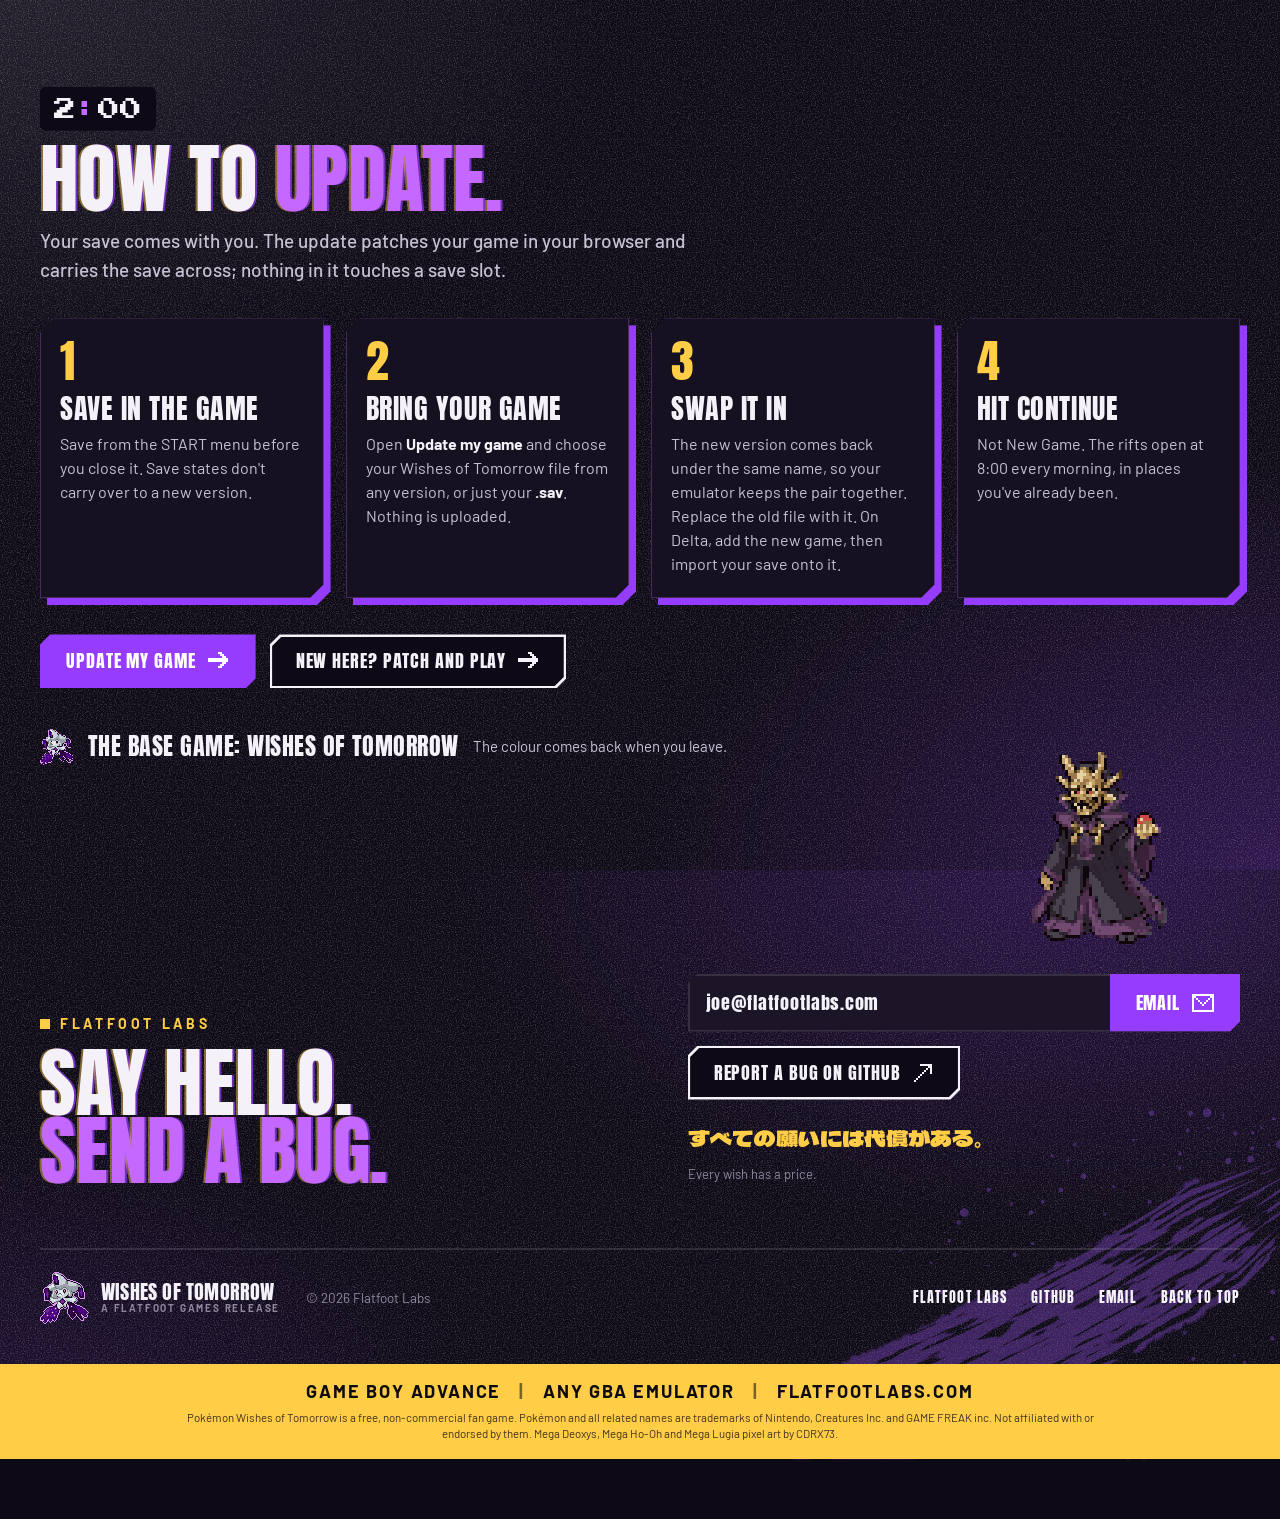
==== commit 292ccb74: "Site: the download section sits right under the trailer" ====
--- a/docs/index.html
+++ b/docs/index.html
@@ -161,118 +161,6 @@
   </div>
 </section>
 
-<section class="ff-night ff-band nx-band nx-split" id="rifts" aria-labelledby="rifts-title">
-  <span class="ff-halftone" aria-hidden="true" style="left: 2%; top: 40px; width: 520px; height: 340px;"></span>
-  <div class="ff-wrap">
-    <div class="md-head">
-      <span class="ff-kicker">How a run works</span>
-      <h2 class="ff-display ff-h2" id="rifts-title">Two minutes. <em>One Mega.</em></h2>
-      <p class="ff-lede">A rift is a copy of a map you know, with the colour pulled out and a rogue Mega somewhere inside. You get two minutes. The exit is the way you came in.</p>
-    </div>
-    <div class="md-steps">
-      <article class="md-step ff-notch">
-        <span class="md-step-time">8<i>:</i>00</span>
-        <h3>The rifts open</h3>
-        <p>Three a morning, across seven spots in Tradewind, the National Park, the Ashlands and Shin-Tokyo. Lida rings when one opens. Step up to it and the game asks the only question that matters.</p>
-        <img src="assets/md/the-door.webp" width="720" height="480" alt="" loading="lazy">
-      </article>
-      <article class="md-step ff-notch">
-        <span class="md-step-time">2<i>:</i>00</span>
-        <h3>The world drains</h3>
-        <p>Same map, no colour, no people. Wild Pokémon stand in the open and keep their colour. So does a shiny, gold against the gray. The clock starts the moment you arrive.</p>
-        <img src="assets/md/gray-street.webp" width="720" height="480" alt="" loading="lazy">
-      </article>
-      <article class="md-step ff-notch">
-        <span class="md-step-time">0<i>:</i>00</span>
-        <h3>Claim it or lose it</h3>
-        <p>The rogue Mega Mega Evolves on turn one. Knock it out for its stone, or catch it holding the stone. At zero the rift collapses and puts you back outside. Step in again and the same rift is waiting; only the shiny odds re-roll.</p>
-        <img src="assets/md/mega-reveal.webp" width="720" height="480" alt="" loading="lazy">
-      </article>
-    </div>
-    <div class="md-rules">
-      <div class="md-rule"><span class="ff-tag ff-tag--gold">After 23 stones</span><b>Legend rifts</b><span>Bring Mable every rogue Mega's stone and the rifts change. Primal Groudon, Primal Kyogre and Mega Rayquaza each take a rift of their own.</span></div>
-      <div class="md-rule"><span class="ff-tag ff-tag--ink">Whole game</span><b>Shiny Shadow</b><span>Shadow Pokémon can be shiny now, anywhere in the game, not only in rifts. 46 of them have their own shiny colours, with a gold aura instead of violet.</span></div>
-      <div class="md-rule"><span class="ff-tag ff-tag--ink">Tradewind</span><b>Hotel Z</b><span>Officially a hotel, unofficially Team MZ's base. Mable keeps the stone tally, the partners wait in the lobby, and six new quests start here.</span></div>
-      <div class="md-rule"><span class="ff-tag ff-tag--gold">Post-game</span><b>Rift Sanctums</b><span>A partner at full friendship opens a barrier in one rift. Behind it: three Mutrid holdouts, then a Shadow legend.</span></div>
-    </div>
-    <div class="md-roads-links">
-      <a class="ff-btn ff-btn--violet ff-btn--sm" href="handbook">The Mega Dimension handbook<i class="ff-i ff-i-arrow" aria-hidden="true"></i></a>
-      <a class="ff-btn ff-btn--outline ff-btn--sm" href="guide#md1">Every rift on the map<i class="ff-i ff-i-arrow" aria-hidden="true"></i></a>
-    </div>
-  </div>
-</section>
-
-
-
-<section class="ff-night ff-band nx-band" id="partners" aria-labelledby="partners-title">
-  <span class="ff-halftone" aria-hidden="true" style="right: 2%; top: 20px; width: 420px; height: 300px;"></span>
-  <div class="ff-wrap">
-    <div class="md-head">
-      <span class="ff-kicker">Team MZ</span>
-      <h2 class="ff-display ff-h2" id="partners-title">You're not <em>alone in there.</em></h2>
-      <p class="ff-lede">Beat a Team MZ rival in a rift and they join you. Pick one at Hotel Z and they follow you through the next rift and fight at your side. You give their orders.</p>
-    </div>
-    <div class="md-partners">
-      <article class="md-partner ff-notch"><img src="assets/md/za_canari.png" width="64" height="64" alt="Canari"><b>Canari</b><span>Shiny odds in rifts, up to ×2</span></article>
-      <article class="md-partner ff-notch"><img src="assets/md/za_lida.png" width="64" height="64" alt="Lida"><b>Lida</b><span>Lends a Lucario with its Lucarionite</span></article>
-      <article class="md-partner ff-notch"><img src="assets/md/za_emma.png" width="64" height="64" alt="Emma"><b>Emma</b><span>Holds the clock open, up to 4:00</span></article>
-      <article class="md-partner ff-notch"><img src="assets/md/za_taunie.png" width="64" height="64" alt="Taunie"><b>Taunie</b><span>Reads what waits inside, down to a shiny Mega</span></article>
-      <article class="md-partner ff-notch"><img src="assets/md/za_tulip.png" width="64" height="64" alt="Tulip"><b>Tulip</b><span>Lends a Gardevoir with its Gardevoirite</span></article>
-      <article class="md-partner ff-notch"><img src="assets/md/za_jacinthe.png" width="64" height="64" alt="Jacinthe"><b>Jacinthe</b><span>Lends a Mawile with its Mawilite</span></article>
-    </div>
-    <p class="nx-hosts-label">At Hotel Z</p>
-    <div class="md-partners nx-hosts">
-      <article class="md-partner md-partner--host ff-notch"><img src="assets/md/za_mable.png" width="64" height="64" alt="Mable"><b>Mable</b><em>Researcher</em><span>Keeps the Mega Log of every rift Pokémon you bring in</span></article>
-      <article class="md-partner md-partner--host ff-notch"><img src="assets/md/za_az.png" width="64" height="64" alt="AZ"><b>AZ</b><em>Front desk</em><span>Presses the Z‑Shards rogues shed into crystals</span></article>
-    </div>
-    <div class="md-partner-note">
-      <figure class="md-shot"><img src="assets/md/partner-card.webp" width="720" height="480" alt="Lida's partner card: friendship level 1, no runs yet, the next level at 5; Lucario holds Lucarionite."><figcaption><b>THE PARTNER CARD</b><span>HOTEL Z</span></figcaption></figure>
-      <ul>
-        <li><b>Two on one.</b> Every battle in a rift becomes a double battle with your partner's team beside yours, and you choose their moves too.</li>
-        <li><b>Friendship grows by runs.</b> A level every five runs, up to four. Each level makes the perk stronger: Canari's odds, Emma's clock, Taunie's reading, the lent Mega's IVs and level.</li>
-        <li><b>They remember.</b> What a partner says in the lobby and inside a rift changes with the level, and a secret quest opens at the top.</li>
-      </ul>
-    </div>
-  </div>
-</section>
-
-<section class="ff-night ff-band nx-band nx-split nx-update" id="how-to-update" aria-labelledby="update-title">
-  <div class="ff-wrap">
-    <div class="g-head-block">
-      <span class="md-hud g-mark" data-state="run" aria-hidden="true">2<i>:</i>00</span>
-      <h2 class="ff-display ff-h2" id="update-title">How to <em>update.</em></h2>
-      <p class="ff-lede">Your save comes with you. The update patches your game in your browser and carries the save across; nothing in it touches a save slot.</p>
-    </div>
-    <div class="g-steps">
-      <div class="g-lift g-lift--violet"><article class="g-step ff-notch">
-        <span class="g-step-no">1</span>
-        <h3>Save in the game</h3>
-        <p class="g-prose">Save from the START menu before you close it. Save states don't carry over to a new version.</p>
-      </article></div>
-      <div class="g-lift g-lift--violet"><article class="g-step ff-notch">
-        <span class="g-step-no">2</span>
-        <h3>Bring your game</h3>
-        <p class="g-prose">Open <b>Update my game</b> and choose your Wishes of Tomorrow file from any version, or just your <b>.sav</b>. Nothing is uploaded.</p>
-      </article></div>
-      <div class="g-lift g-lift--violet"><article class="g-step ff-notch">
-        <span class="g-step-no">3</span>
-        <h3>Swap it in</h3>
-        <p class="g-prose">The new version comes back under the same name, so your emulator keeps the pair together. Replace the old file with it. On Delta, add the new game, then import your save onto it.</p>
-      </article></div>
-      <div class="g-lift g-lift--violet"><article class="g-step ff-notch">
-        <span class="g-step-no">4</span>
-        <h3>Hit Continue</h3>
-        <p class="g-prose">Not New Game. The rifts open at 8:00 every morning, in places you've already been.</p>
-      </article></div>
-    </div>
-    <div class="md-update-ctas">
-      <a class="ff-btn ff-btn--violet" href="#update">Update my game<i class="ff-i ff-i-arrow" aria-hidden="true"></i></a>
-      <a class="ff-btn ff-btn--outline" href="#patch">New here? Patch and play<i class="ff-i ff-i-arrow" aria-hidden="true"></i></a>
-    </div>
-        <a class="md-home-line" href="game"><img src="assets/art/shadow-jirachi-logo.png" alt=""><b>The base game: Wishes of Tomorrow</b><span>The colour comes back when you leave.</span></a>
-  </div>
-</section>
-
 <!-- Download, the two counters and the updater: the same block as /game (site.js, patcher.js,
      updater.js), so a visitor can patch, update or play without leaving the Mega Dimension page. -->
 <section class="ff-night ff-band nx-band nx-downloads" id="downloads" aria-labelledby="dl-title" data-patcher>
@@ -394,6 +282,119 @@
     <p class="ff-player-note">Desktop: arrows + <b>Z</b>/<b>X</b>, <b>Enter</b> for Start. Phone: the pad appears on its own; <b>Fast</b> toggles fast-forward and <b>Fullscreen</b> goes big. Saves live in this browser; export from the emulator's menu to keep one.</p>
   </div>
 </section>
+
+<section class="ff-night ff-band nx-band nx-split" id="rifts" aria-labelledby="rifts-title">
+  <span class="ff-halftone" aria-hidden="true" style="left: 2%; top: 40px; width: 520px; height: 340px;"></span>
+  <div class="ff-wrap">
+    <div class="md-head">
+      <span class="ff-kicker">How a run works</span>
+      <h2 class="ff-display ff-h2" id="rifts-title">Two minutes. <em>One Mega.</em></h2>
+      <p class="ff-lede">A rift is a copy of a map you know, with the colour pulled out and a rogue Mega somewhere inside. You get two minutes. The exit is the way you came in.</p>
+    </div>
+    <div class="md-steps">
+      <article class="md-step ff-notch">
+        <span class="md-step-time">8<i>:</i>00</span>
+        <h3>The rifts open</h3>
+        <p>Three a morning, across seven spots in Tradewind, the National Park, the Ashlands and Shin-Tokyo. Lida rings when one opens. Step up to it and the game asks the only question that matters.</p>
+        <img src="assets/md/the-door.webp" width="720" height="480" alt="" loading="lazy">
+      </article>
+      <article class="md-step ff-notch">
+        <span class="md-step-time">2<i>:</i>00</span>
+        <h3>The world drains</h3>
+        <p>Same map, no colour, no people. Wild Pokémon stand in the open and keep their colour. So does a shiny, gold against the gray. The clock starts the moment you arrive.</p>
+        <img src="assets/md/gray-street.webp" width="720" height="480" alt="" loading="lazy">
+      </article>
+      <article class="md-step ff-notch">
+        <span class="md-step-time">0<i>:</i>00</span>
+        <h3>Claim it or lose it</h3>
+        <p>The rogue Mega Mega Evolves on turn one. Knock it out for its stone, or catch it holding the stone. At zero the rift collapses and puts you back outside. Step in again and the same rift is waiting; only the shiny odds re-roll.</p>
+        <img src="assets/md/mega-reveal.webp" width="720" height="480" alt="" loading="lazy">
+      </article>
+    </div>
+    <div class="md-rules">
+      <div class="md-rule"><span class="ff-tag ff-tag--gold">After 23 stones</span><b>Legend rifts</b><span>Bring Mable every rogue Mega's stone and the rifts change. Primal Groudon, Primal Kyogre and Mega Rayquaza each take a rift of their own.</span></div>
+      <div class="md-rule"><span class="ff-tag ff-tag--ink">Whole game</span><b>Shiny Shadow</b><span>Shadow Pokémon can be shiny now, anywhere in the game, not only in rifts. 46 of them have their own shiny colours, with a gold aura instead of violet.</span></div>
+      <div class="md-rule"><span class="ff-tag ff-tag--ink">Tradewind</span><b>Hotel Z</b><span>Officially a hotel, unofficially Team MZ's base. Mable keeps the stone tally, the partners wait in the lobby, and six new quests start here.</span></div>
+      <div class="md-rule"><span class="ff-tag ff-tag--gold">Post-game</span><b>Rift Sanctums</b><span>A partner at full friendship opens a barrier in one rift. Behind it: three Mutrid holdouts, then a Shadow legend.</span></div>
+    </div>
+    <div class="md-roads-links">
+      <a class="ff-btn ff-btn--violet ff-btn--sm" href="handbook">The Mega Dimension handbook<i class="ff-i ff-i-arrow" aria-hidden="true"></i></a>
+      <a class="ff-btn ff-btn--outline ff-btn--sm" href="guide#md1">Every rift on the map<i class="ff-i ff-i-arrow" aria-hidden="true"></i></a>
+    </div>
+  </div>
+</section>
+
+
+
+<section class="ff-night ff-band nx-band" id="partners" aria-labelledby="partners-title">
+  <span class="ff-halftone" aria-hidden="true" style="right: 2%; top: 20px; width: 420px; height: 300px;"></span>
+  <div class="ff-wrap">
+    <div class="md-head">
+      <span class="ff-kicker">Team MZ</span>
+      <h2 class="ff-display ff-h2" id="partners-title">You're not <em>alone in there.</em></h2>
+      <p class="ff-lede">Beat a Team MZ rival in a rift and they join you. Pick one at Hotel Z and they follow you through the next rift and fight at your side. You give their orders.</p>
+    </div>
+    <div class="md-partners">
+      <article class="md-partner ff-notch"><img src="assets/md/za_canari.png" width="64" height="64" alt="Canari"><b>Canari</b><span>Shiny odds in rifts, up to ×2</span></article>
+      <article class="md-partner ff-notch"><img src="assets/md/za_lida.png" width="64" height="64" alt="Lida"><b>Lida</b><span>Lends a Lucario with its Lucarionite</span></article>
+      <article class="md-partner ff-notch"><img src="assets/md/za_emma.png" width="64" height="64" alt="Emma"><b>Emma</b><span>Holds the clock open, up to 4:00</span></article>
+      <article class="md-partner ff-notch"><img src="assets/md/za_taunie.png" width="64" height="64" alt="Taunie"><b>Taunie</b><span>Reads what waits inside, down to a shiny Mega</span></article>
+      <article class="md-partner ff-notch"><img src="assets/md/za_tulip.png" width="64" height="64" alt="Tulip"><b>Tulip</b><span>Lends a Gardevoir with its Gardevoirite</span></article>
+      <article class="md-partner ff-notch"><img src="assets/md/za_jacinthe.png" width="64" height="64" alt="Jacinthe"><b>Jacinthe</b><span>Lends a Mawile with its Mawilite</span></article>
+    </div>
+    <p class="nx-hosts-label">At Hotel Z</p>
+    <div class="md-partners nx-hosts">
+      <article class="md-partner md-partner--host ff-notch"><img src="assets/md/za_mable.png" width="64" height="64" alt="Mable"><b>Mable</b><em>Researcher</em><span>Keeps the Mega Log of every rift Pokémon you bring in</span></article>
+      <article class="md-partner md-partner--host ff-notch"><img src="assets/md/za_az.png" width="64" height="64" alt="AZ"><b>AZ</b><em>Front desk</em><span>Presses the Z‑Shards rogues shed into crystals</span></article>
+    </div>
+    <div class="md-partner-note">
+      <figure class="md-shot"><img src="assets/md/partner-card.webp" width="720" height="480" alt="Lida's partner card: friendship level 1, no runs yet, the next level at 5; Lucario holds Lucarionite."><figcaption><b>THE PARTNER CARD</b><span>HOTEL Z</span></figcaption></figure>
+      <ul>
+        <li><b>Two on one.</b> Every battle in a rift becomes a double battle with your partner's team beside yours, and you choose their moves too.</li>
+        <li><b>Friendship grows by runs.</b> A level every five runs, up to four. Each level makes the perk stronger: Canari's odds, Emma's clock, Taunie's reading, the lent Mega's IVs and level.</li>
+        <li><b>They remember.</b> What a partner says in the lobby and inside a rift changes with the level, and a secret quest opens at the top.</li>
+      </ul>
+    </div>
+  </div>
+</section>
+
+<section class="ff-night ff-band nx-band nx-split nx-update" id="how-to-update" aria-labelledby="update-title">
+  <div class="ff-wrap">
+    <div class="g-head-block">
+      <span class="md-hud g-mark" data-state="run" aria-hidden="true">2<i>:</i>00</span>
+      <h2 class="ff-display ff-h2" id="update-title">How to <em>update.</em></h2>
+      <p class="ff-lede">Your save comes with you. The update patches your game in your browser and carries the save across; nothing in it touches a save slot.</p>
+    </div>
+    <div class="g-steps">
+      <div class="g-lift g-lift--violet"><article class="g-step ff-notch">
+        <span class="g-step-no">1</span>
+        <h3>Save in the game</h3>
+        <p class="g-prose">Save from the START menu before you close it. Save states don't carry over to a new version.</p>
+      </article></div>
+      <div class="g-lift g-lift--violet"><article class="g-step ff-notch">
+        <span class="g-step-no">2</span>
+        <h3>Bring your game</h3>
+        <p class="g-prose">Open <b>Update my game</b> and choose your Wishes of Tomorrow file from any version, or just your <b>.sav</b>. Nothing is uploaded.</p>
+      </article></div>
+      <div class="g-lift g-lift--violet"><article class="g-step ff-notch">
+        <span class="g-step-no">3</span>
+        <h3>Swap it in</h3>
+        <p class="g-prose">The new version comes back under the same name, so your emulator keeps the pair together. Replace the old file with it. On Delta, add the new game, then import your save onto it.</p>
+      </article></div>
+      <div class="g-lift g-lift--violet"><article class="g-step ff-notch">
+        <span class="g-step-no">4</span>
+        <h3>Hit Continue</h3>
+        <p class="g-prose">Not New Game. The rifts open at 8:00 every morning, in places you've already been.</p>
+      </article></div>
+    </div>
+    <div class="md-update-ctas">
+      <a class="ff-btn ff-btn--violet" href="#update">Update my game<i class="ff-i ff-i-arrow" aria-hidden="true"></i></a>
+      <a class="ff-btn ff-btn--outline" href="#patch">New here? Patch and play<i class="ff-i ff-i-arrow" aria-hidden="true"></i></a>
+    </div>
+        <a class="md-home-line" href="game"><img src="assets/art/shadow-jirachi-logo.png" alt=""><b>The base game: Wishes of Tomorrow</b><span>The colour comes back when you leave.</span></a>
+  </div>
+</section>
+
 </main>
 
 <footer class="ff-night ff-footer">
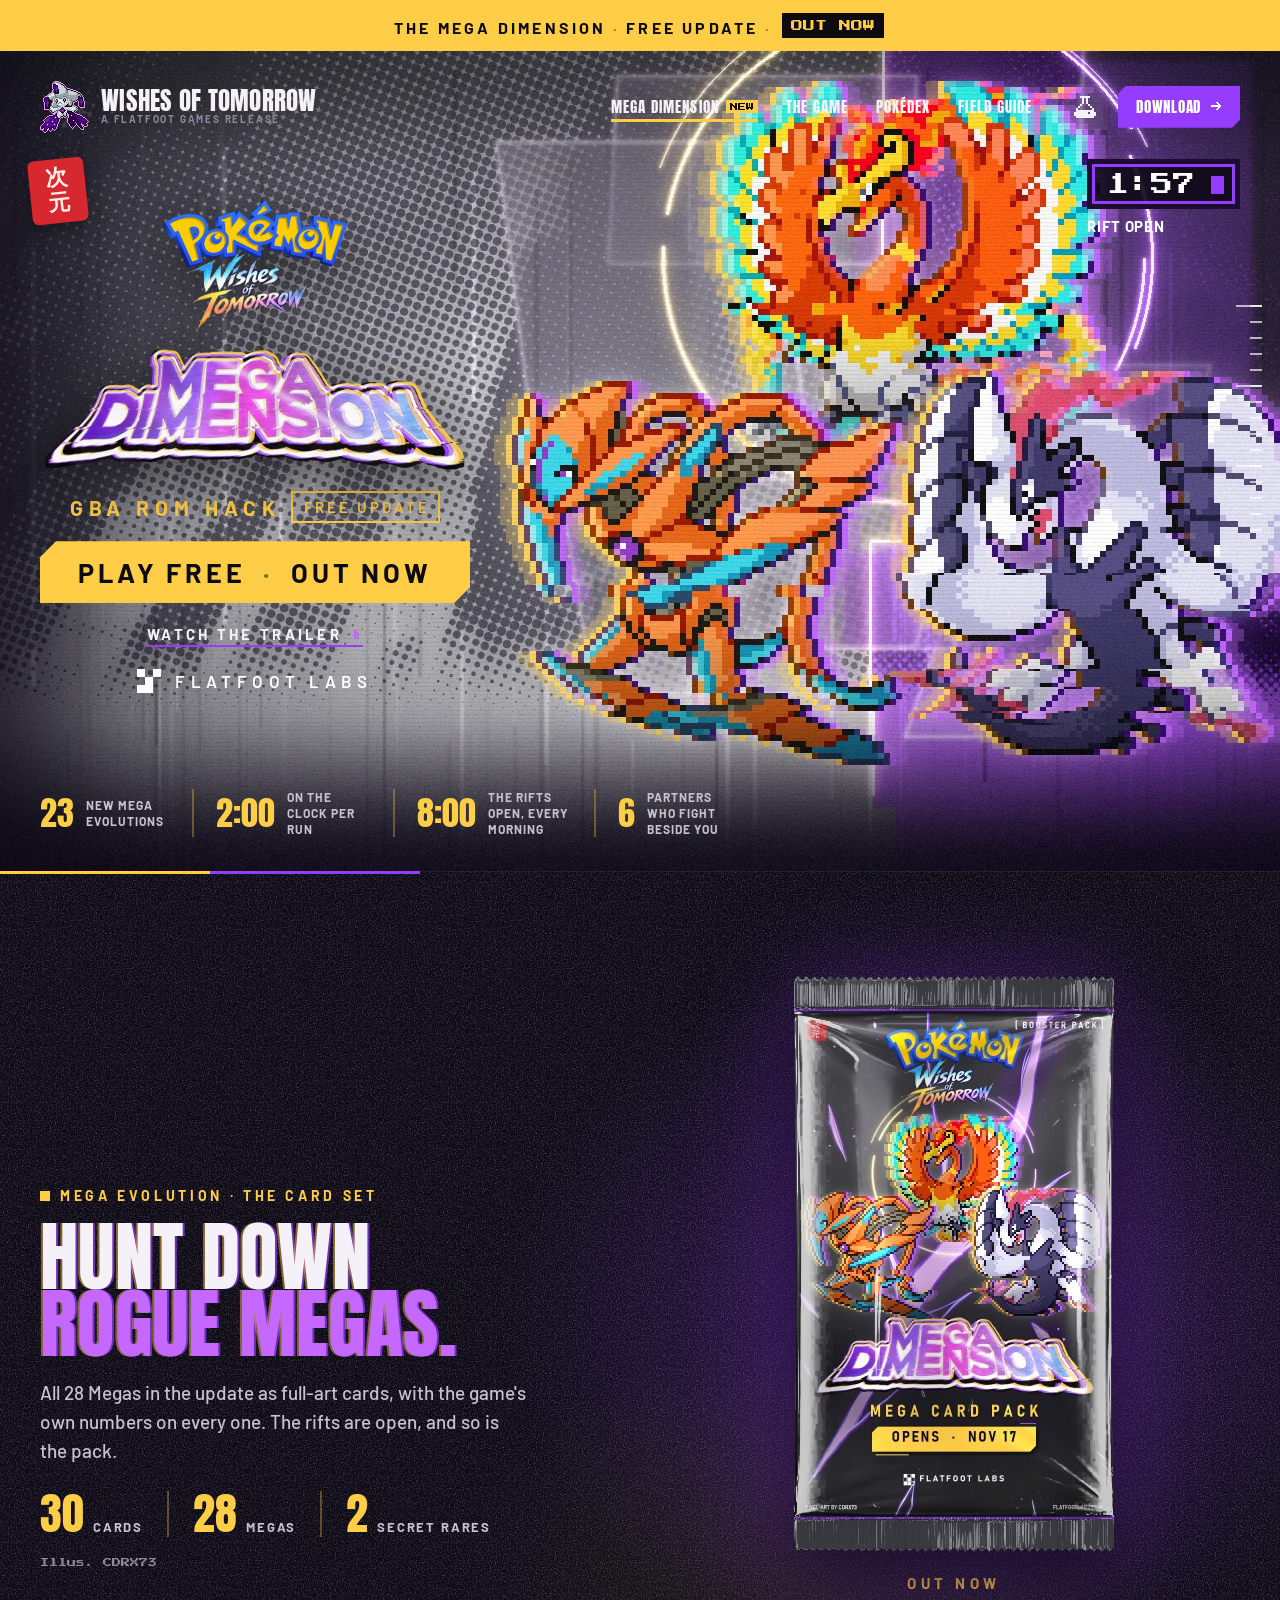
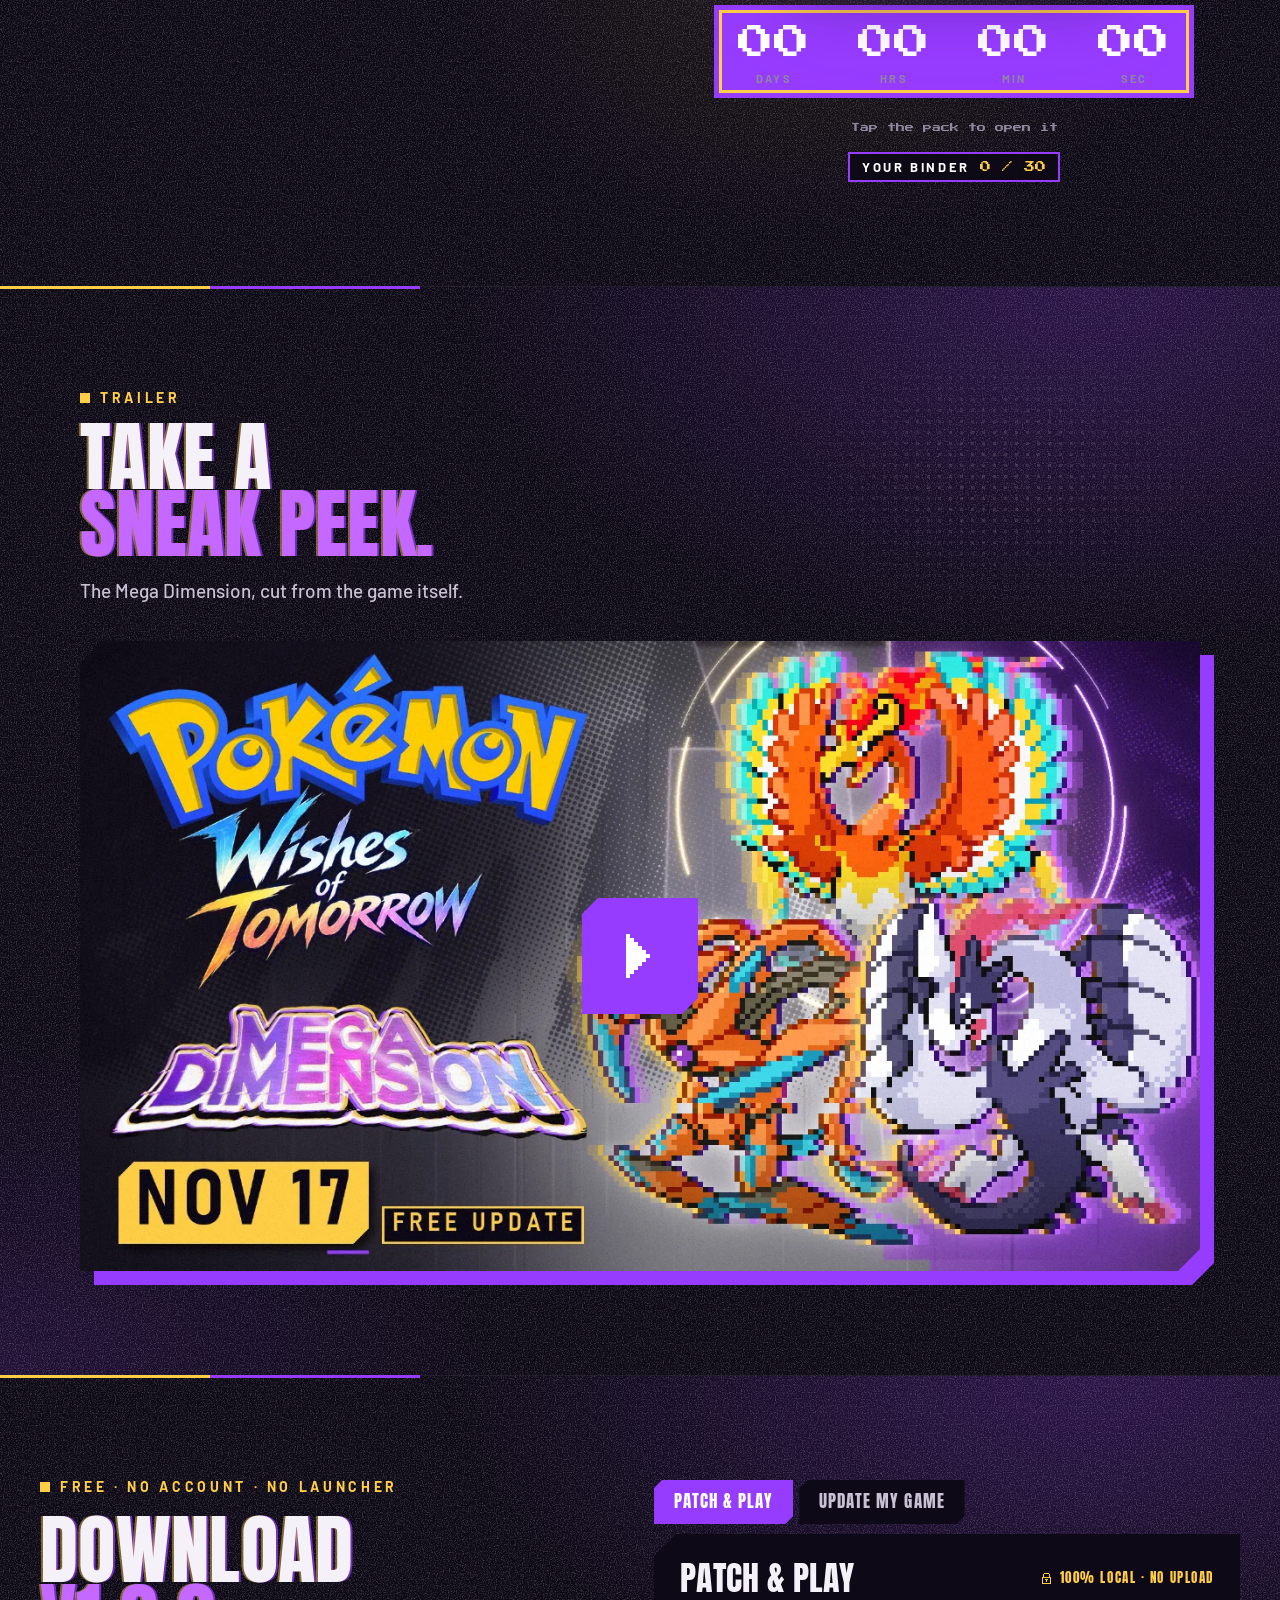
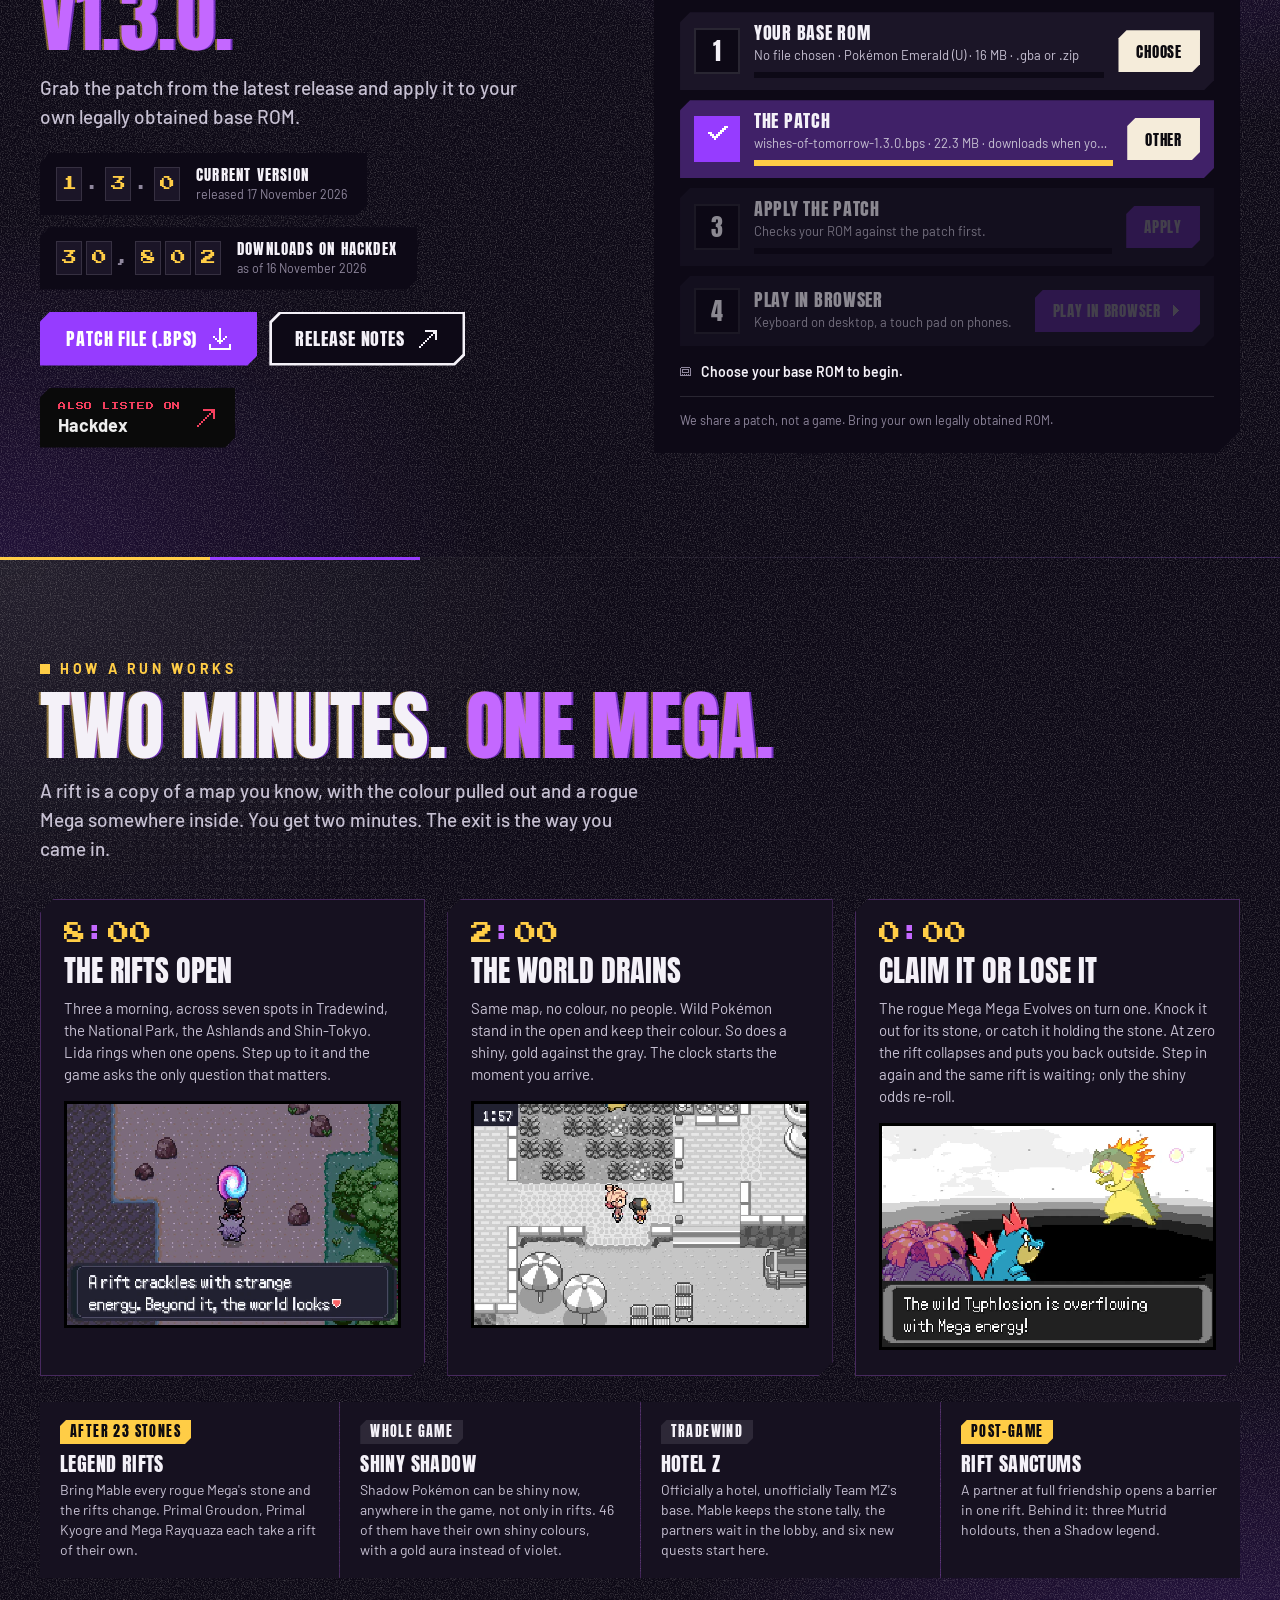
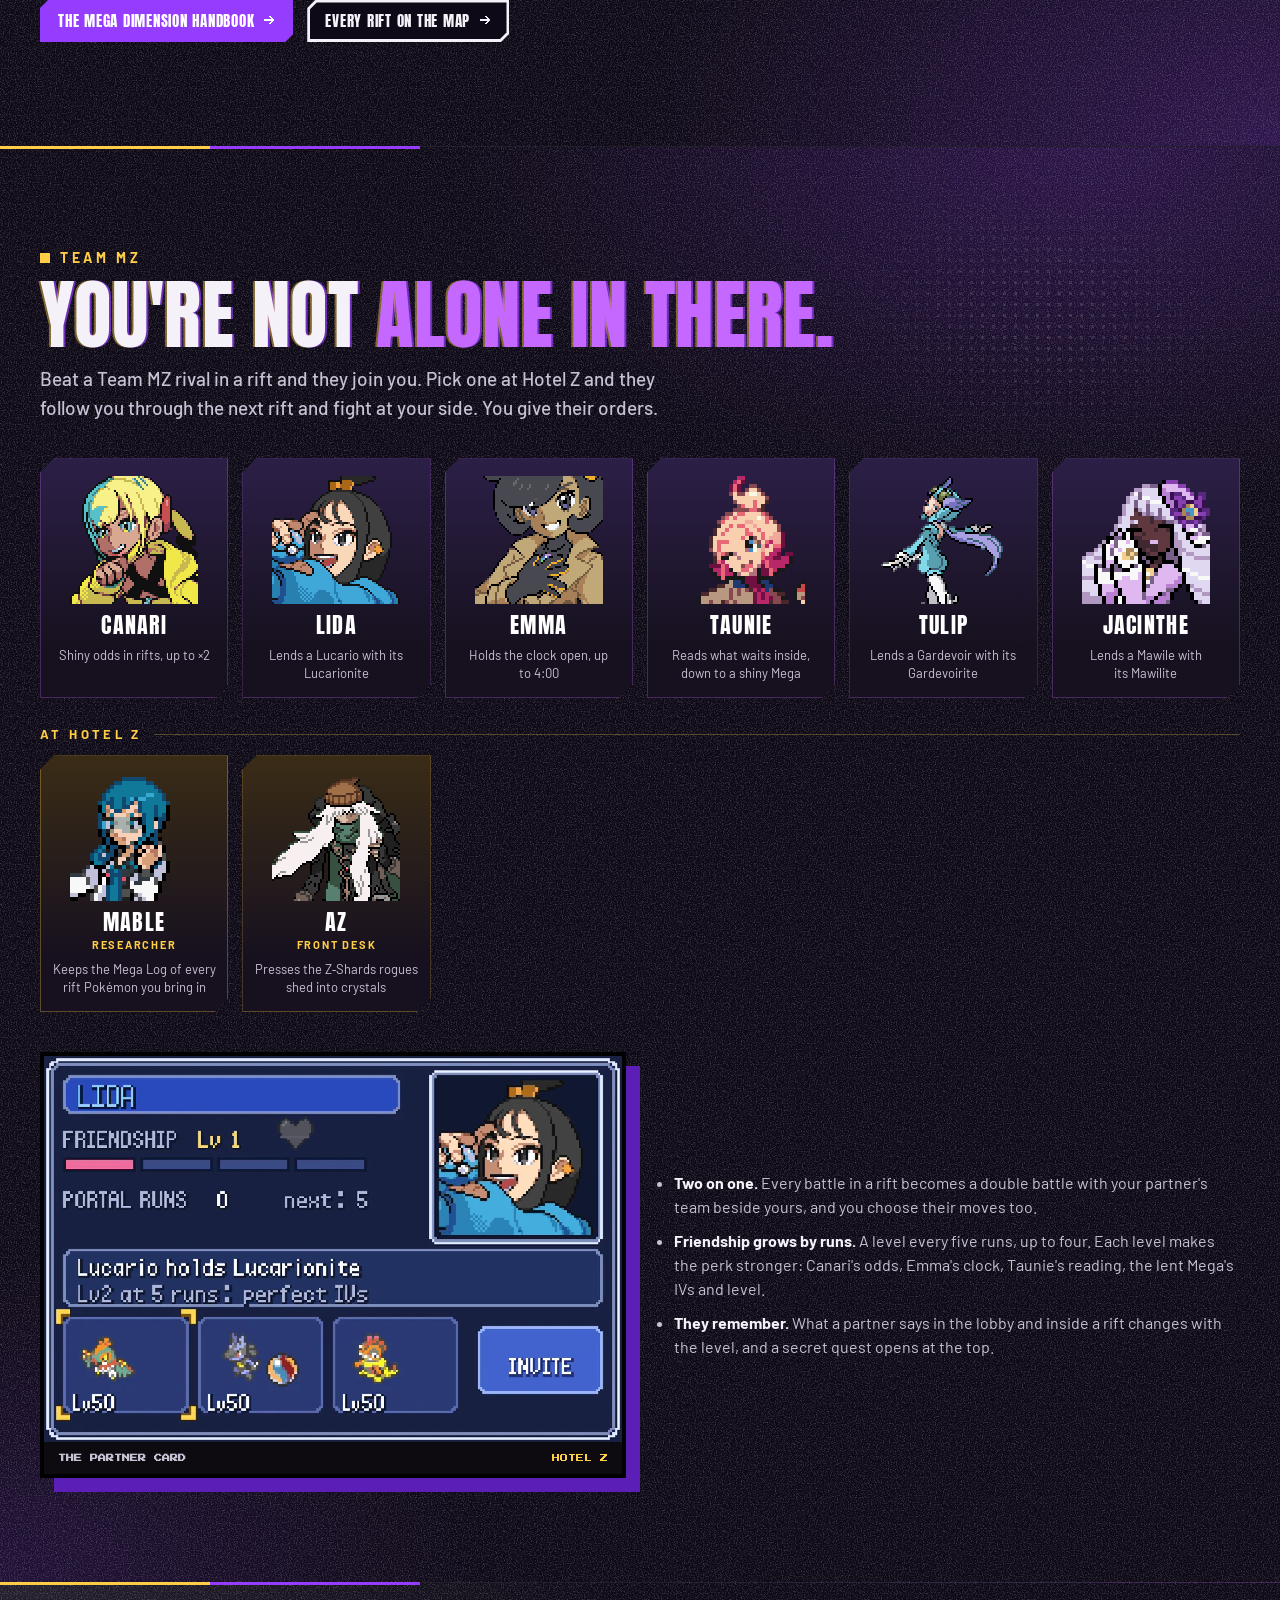
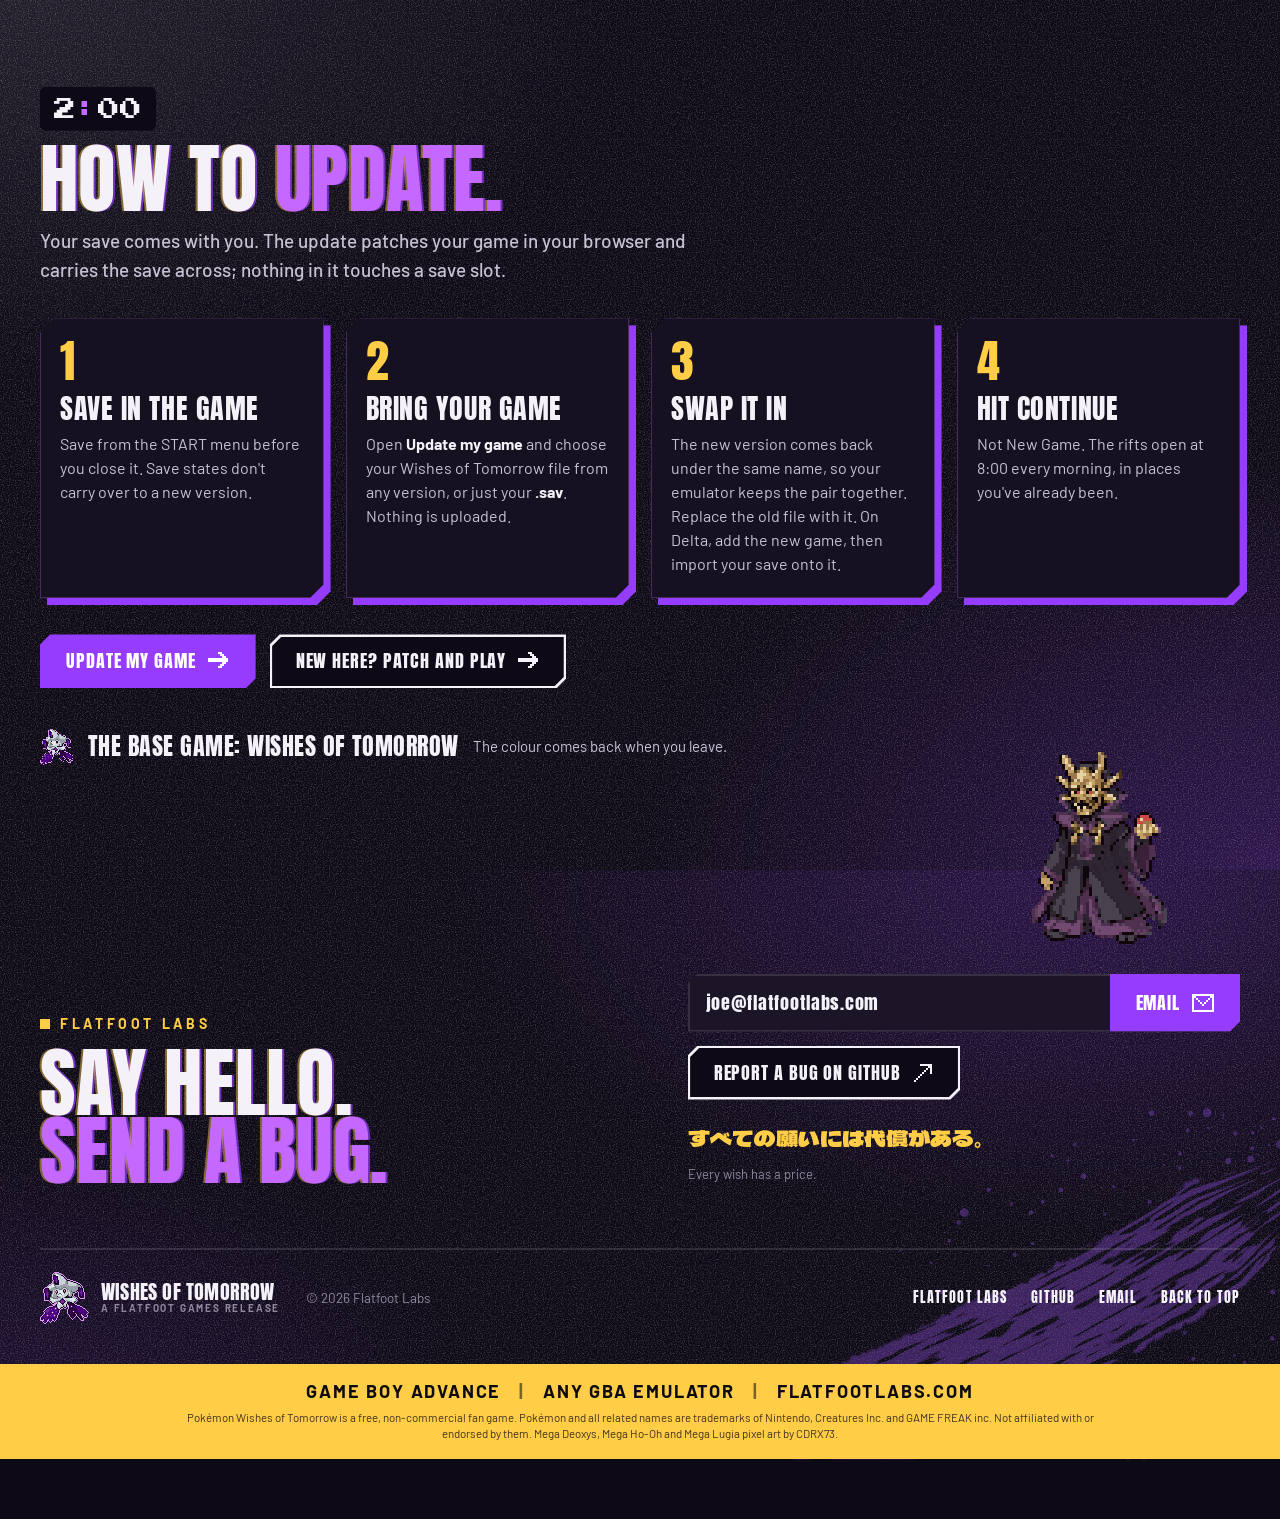
==== commit 0de28295: "Site: the packs-opened count stays on screen when the counter is slow" ====
--- a/docs/index.html
+++ b/docs/index.html
@@ -432,6 +432,6 @@
 <script src="assets/patcher.js?v=20261117f" defer></script>
 <script src="assets/updater.js?v=20261117a" defer></script>
 <script src="assets/md/md.js?v=20261117a" defer></script>
-<script src="assets/pack/pack.js?v=20261116c" defer></script>
+<script src="assets/pack/pack.js?v=20261118a" defer></script>
 </body>
 </html>
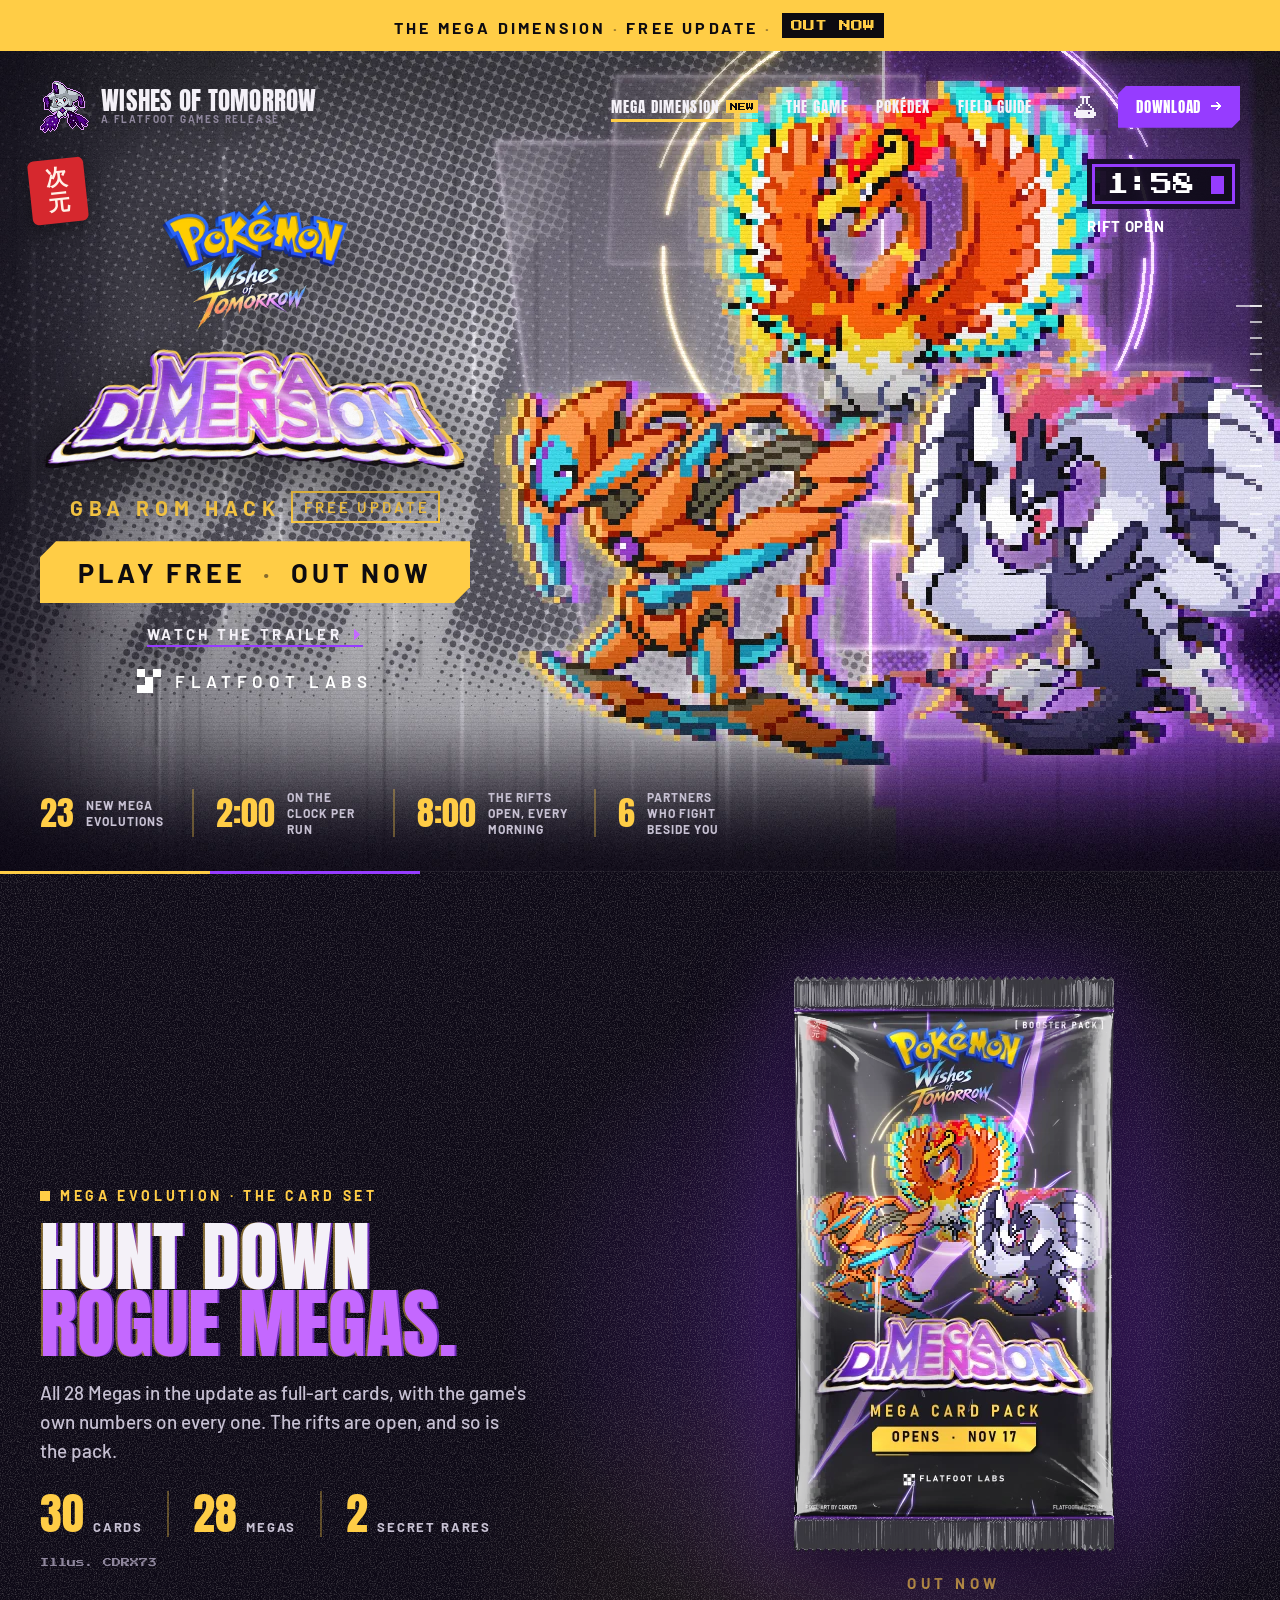
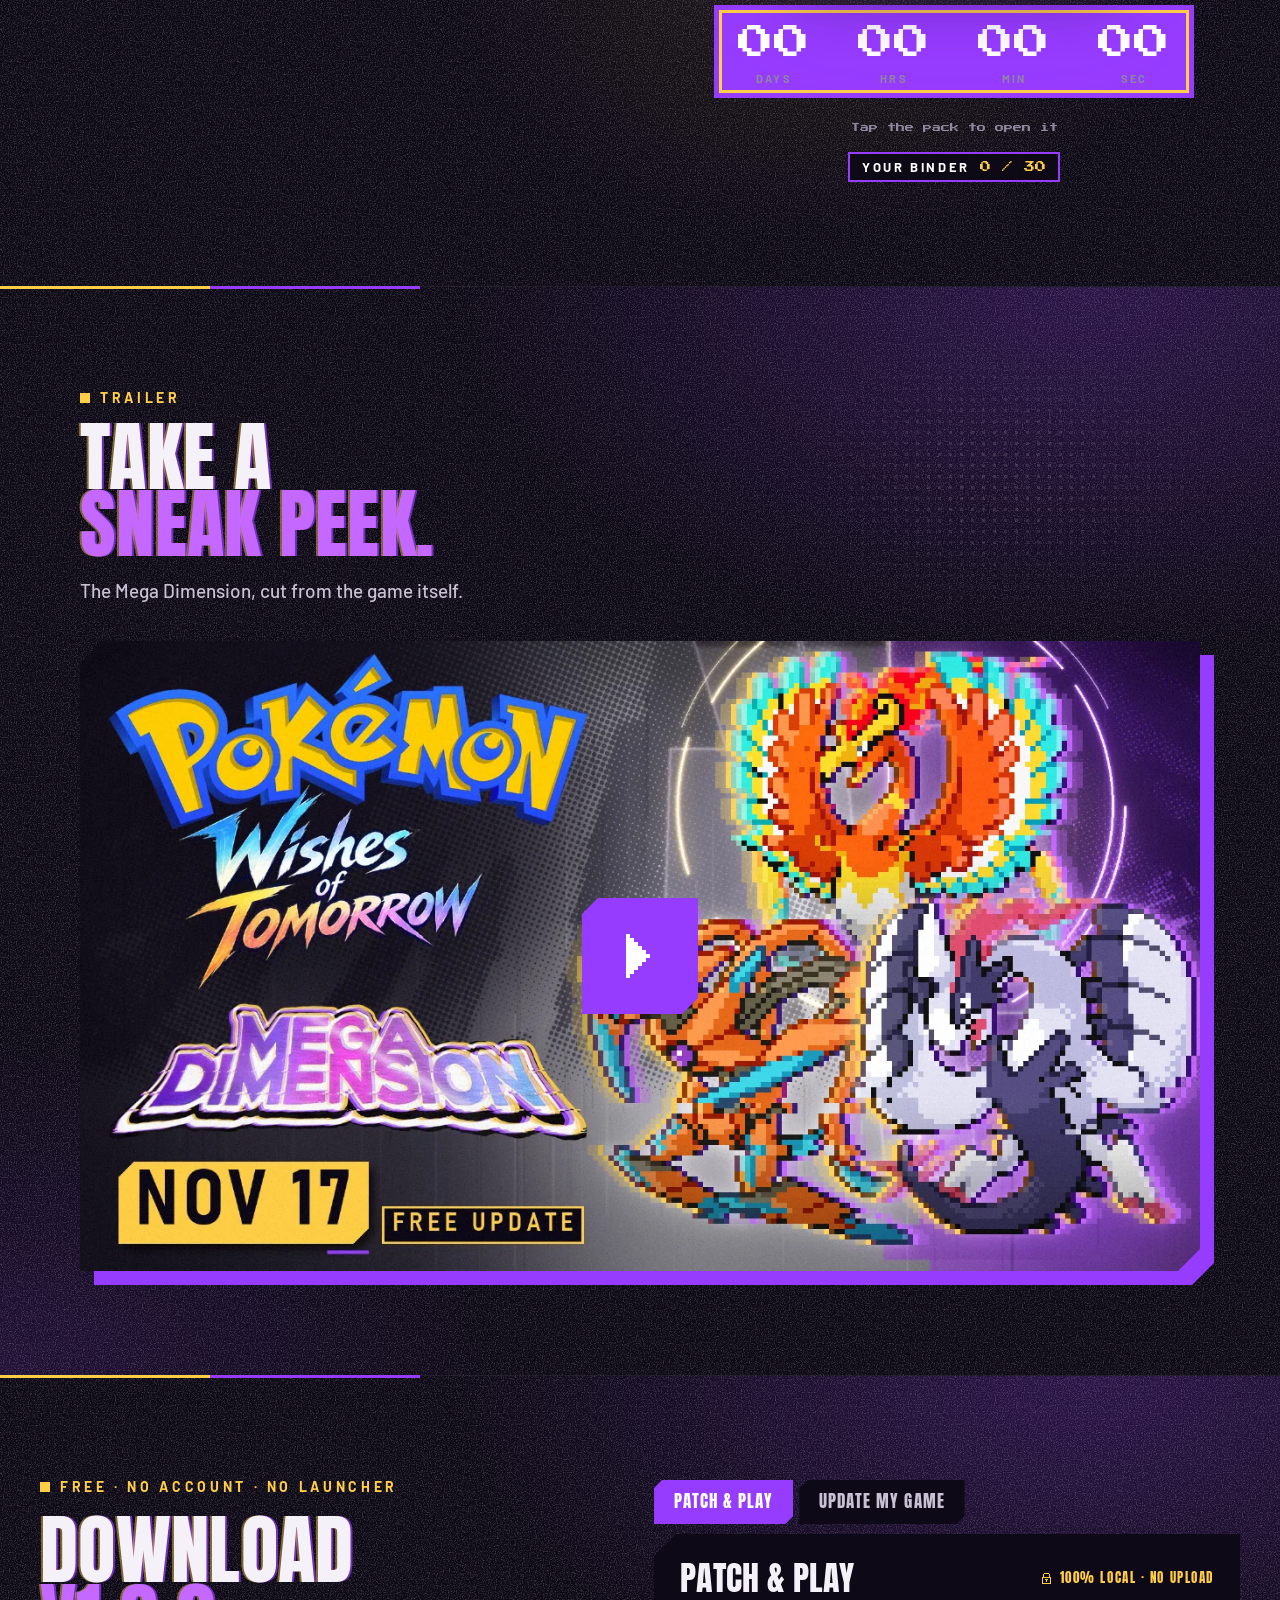
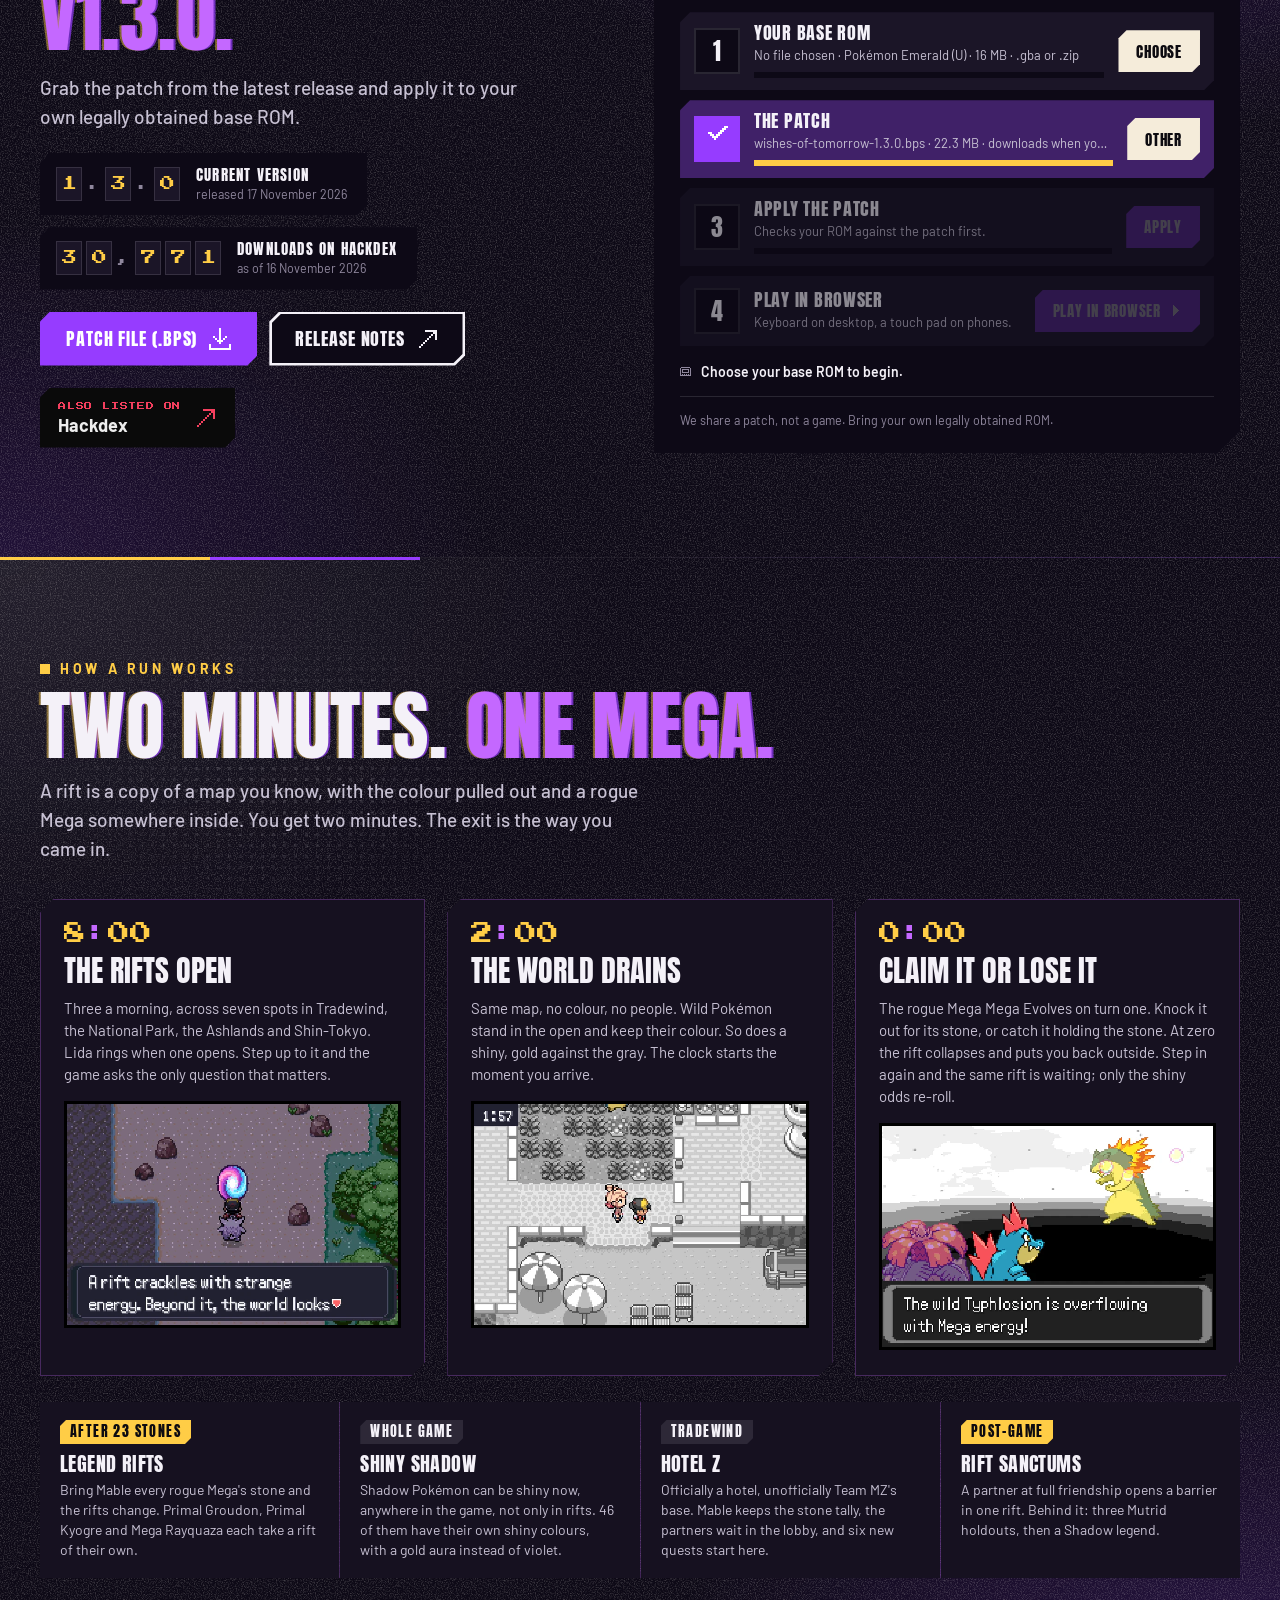
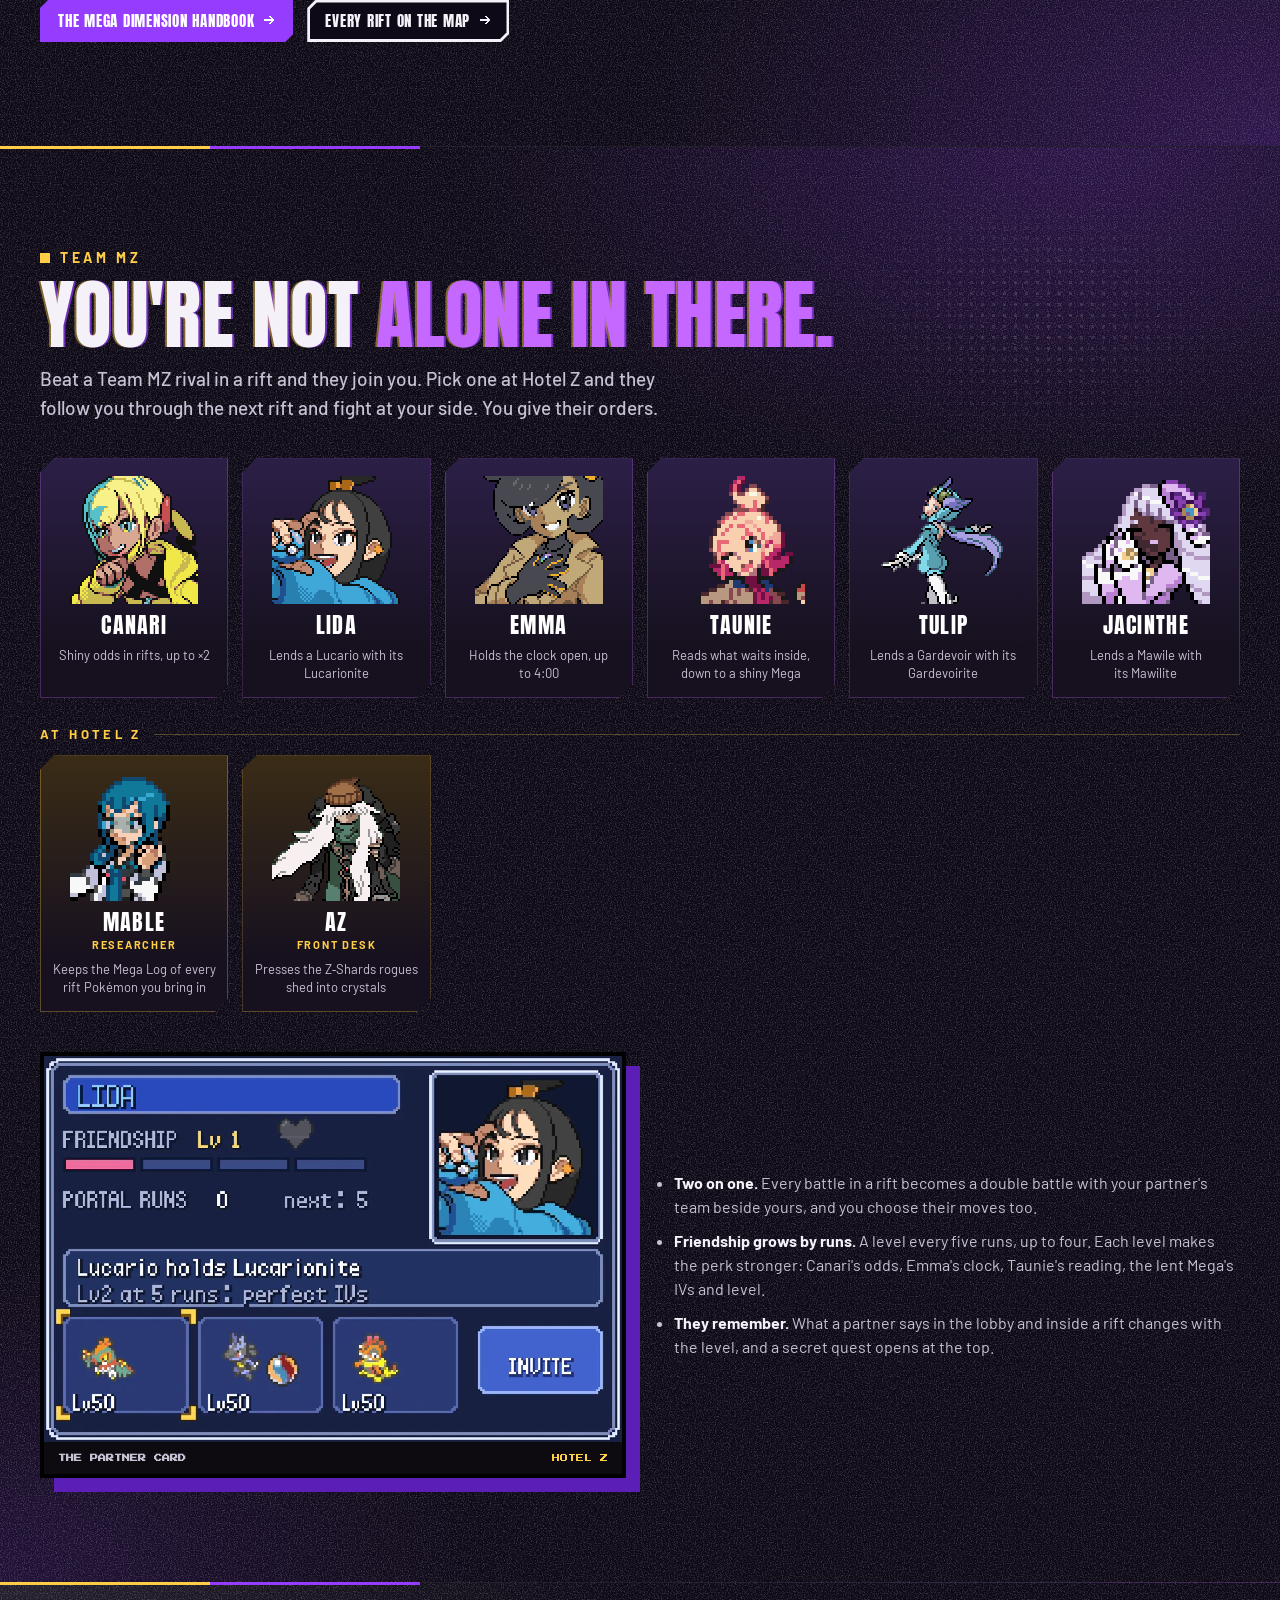
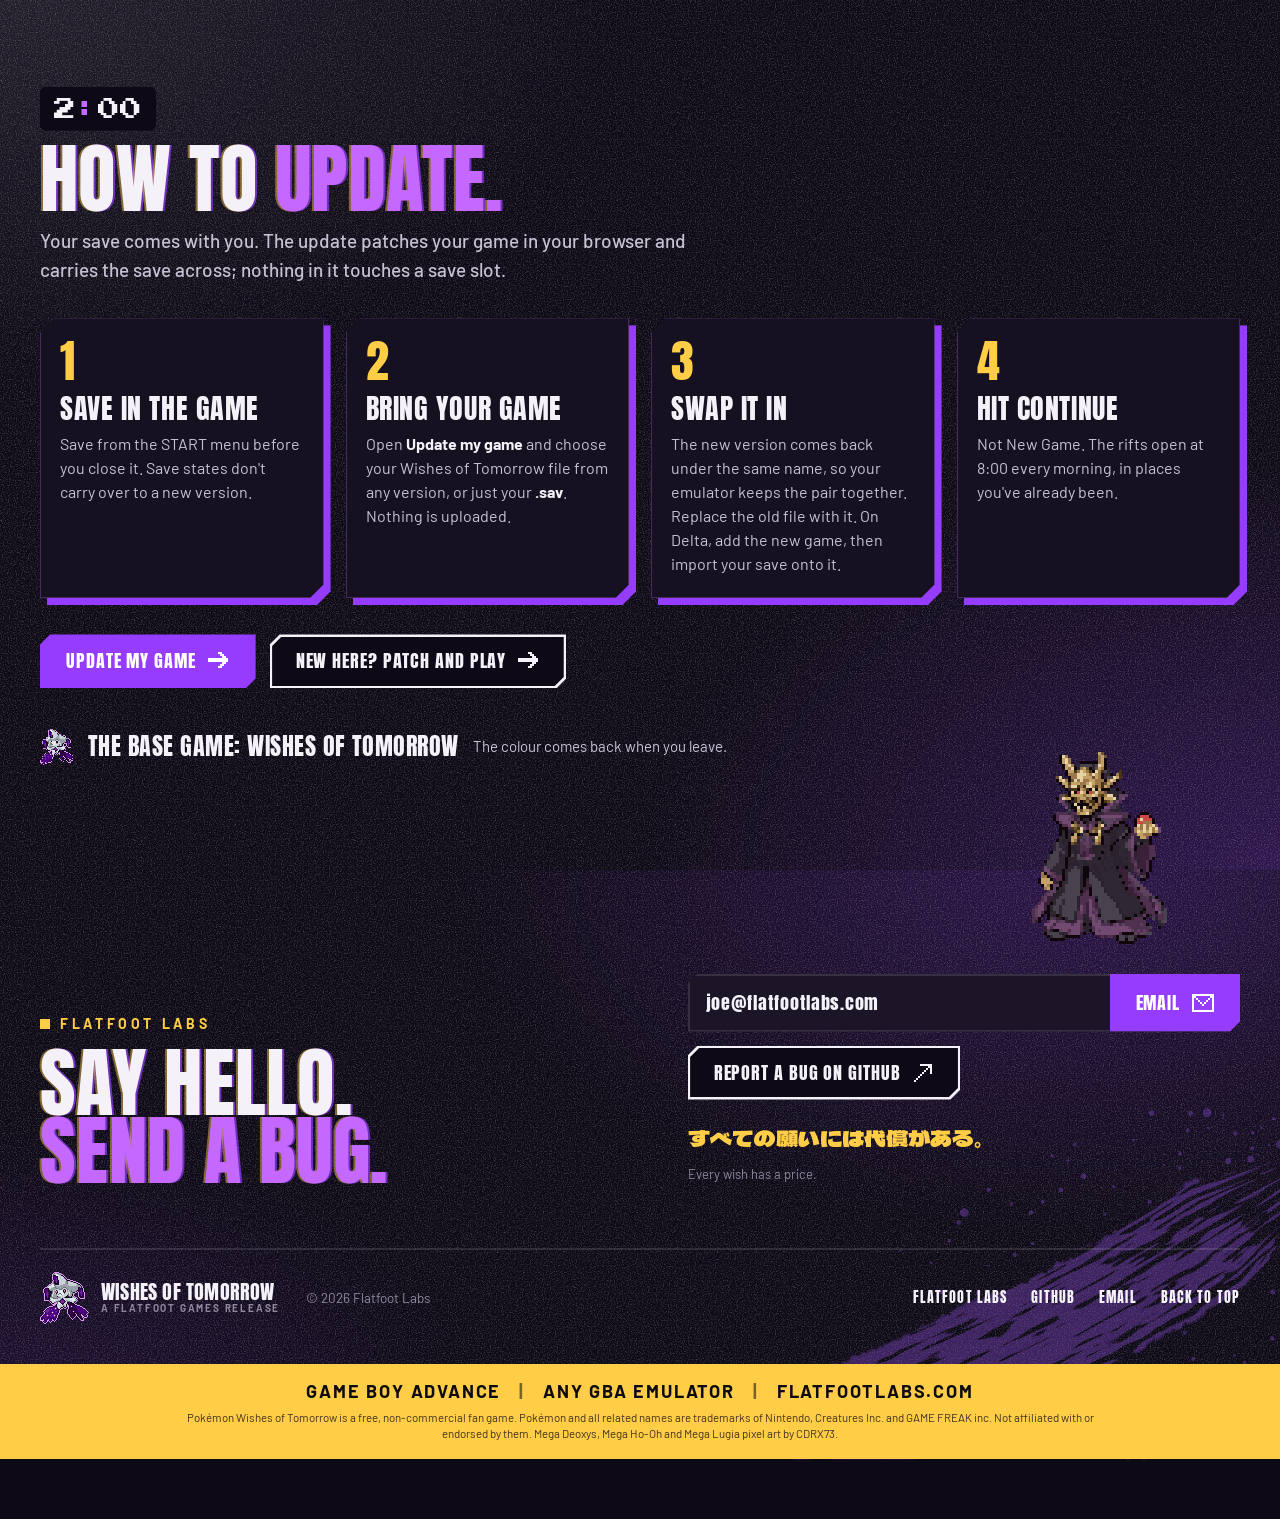
==== commit 33f99dce: "Site: count opened packs on the site's own counter (/api/packs)" ====
--- a/docs/index.html
+++ b/docs/index.html
@@ -432,6 +432,6 @@
 <script src="assets/patcher.js?v=20261117f" defer></script>
 <script src="assets/updater.js?v=20261117a" defer></script>
 <script src="assets/md/md.js?v=20261117a" defer></script>
-<script src="assets/pack/pack.js?v=20261118a" defer></script>
+<script src="assets/pack/pack.js?v=20261118c" defer></script>
 </body>
 </html>
